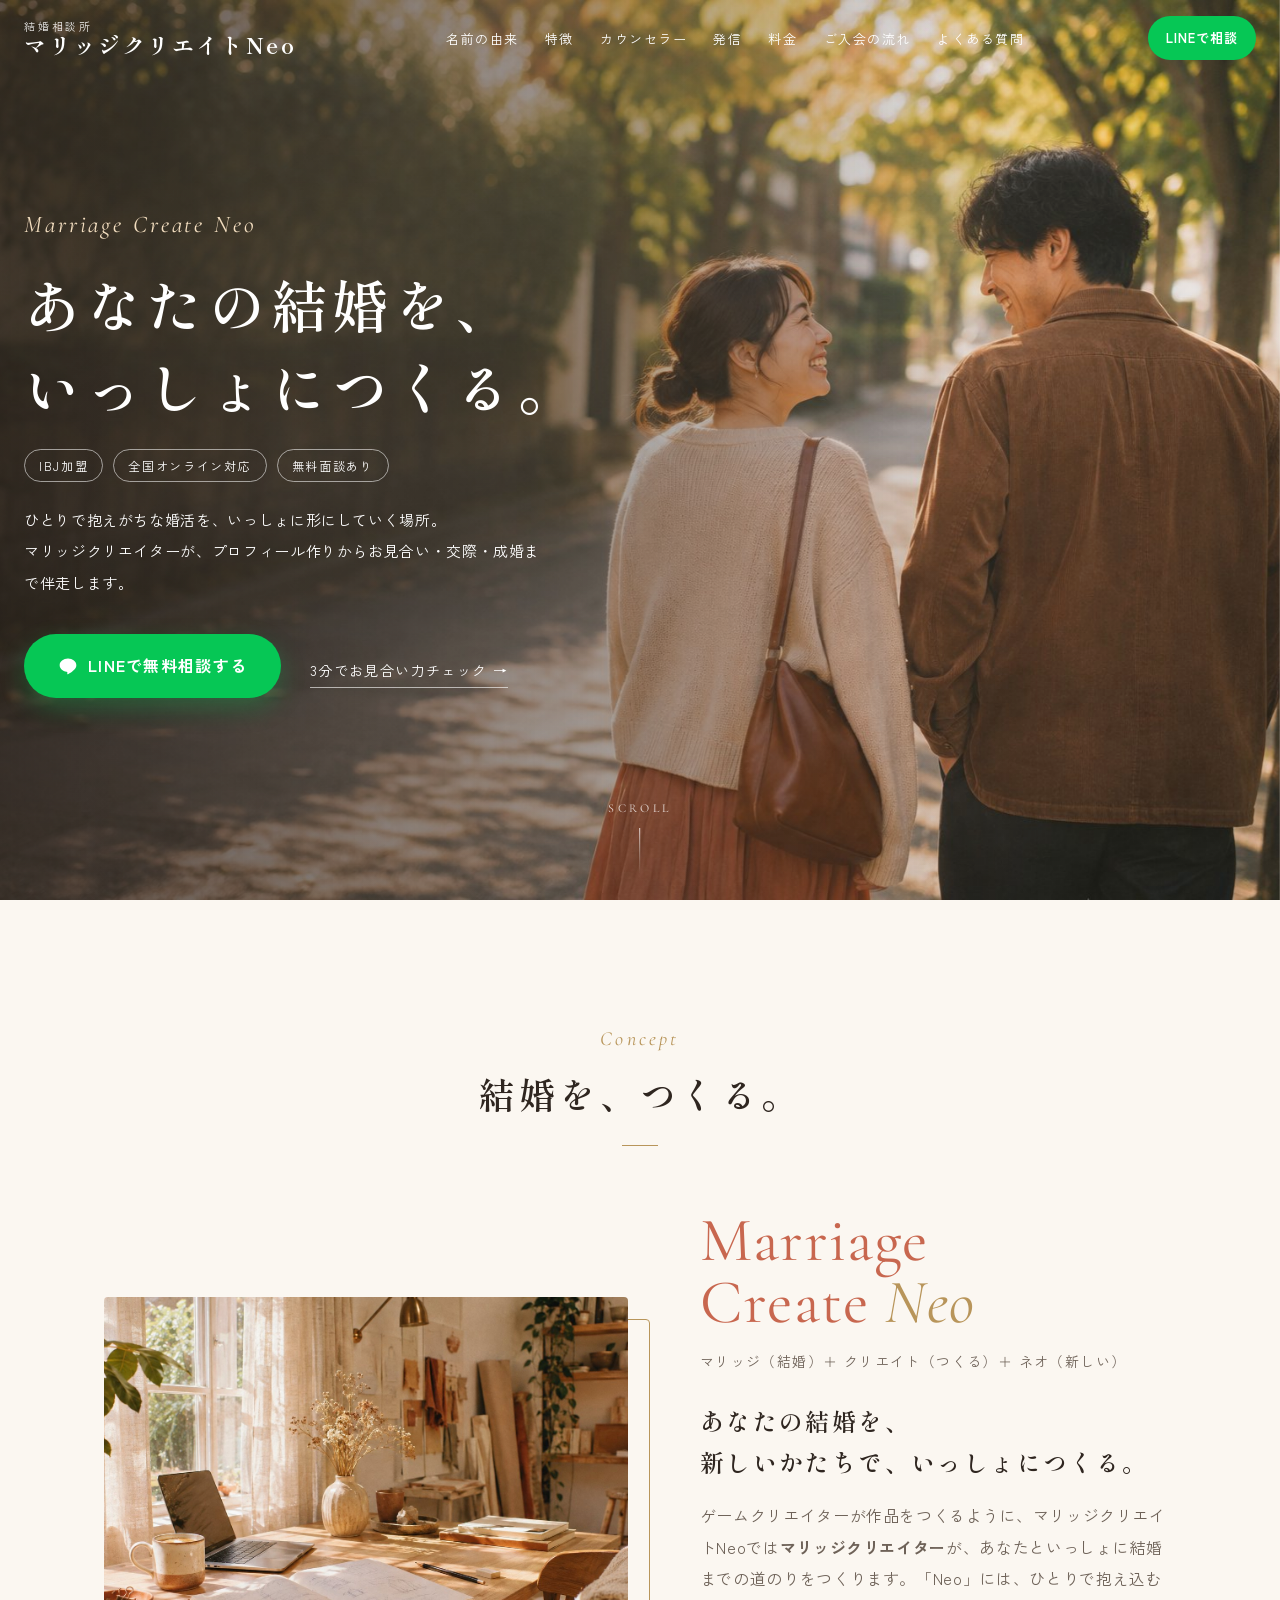
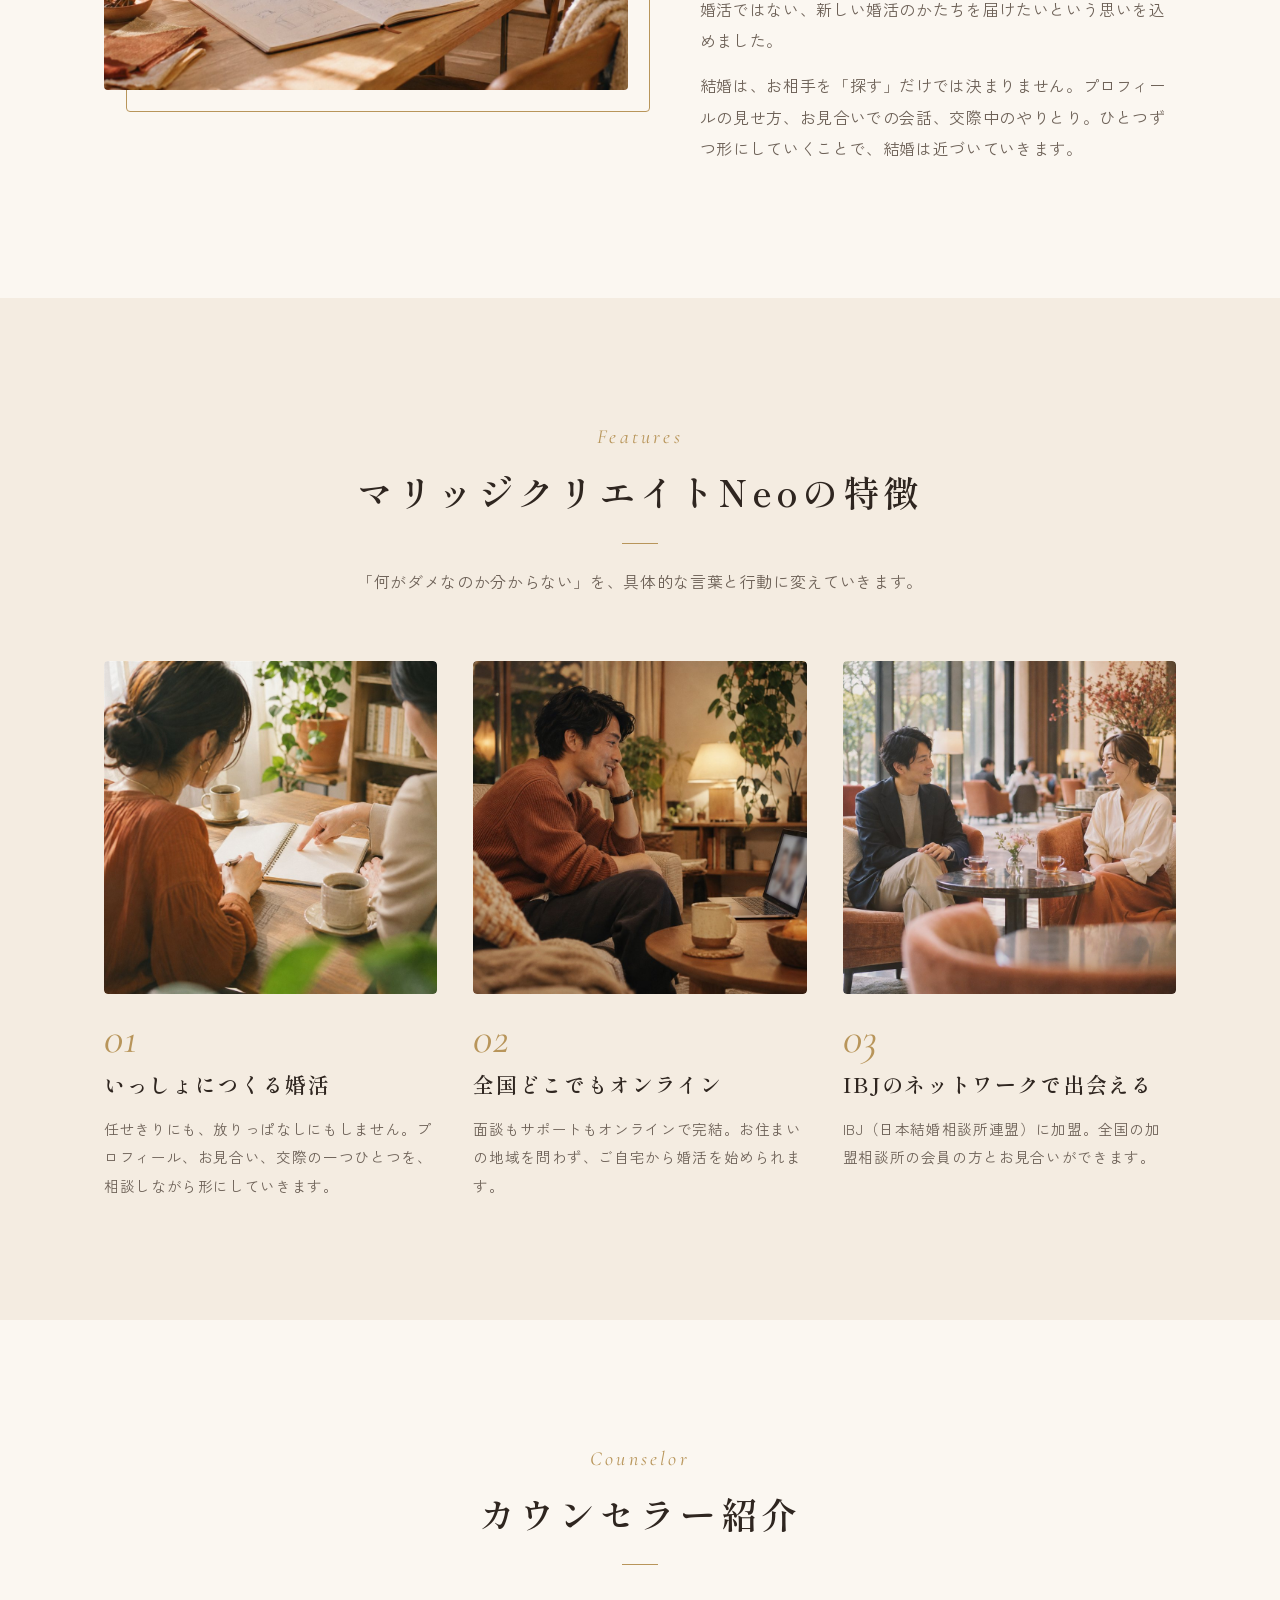
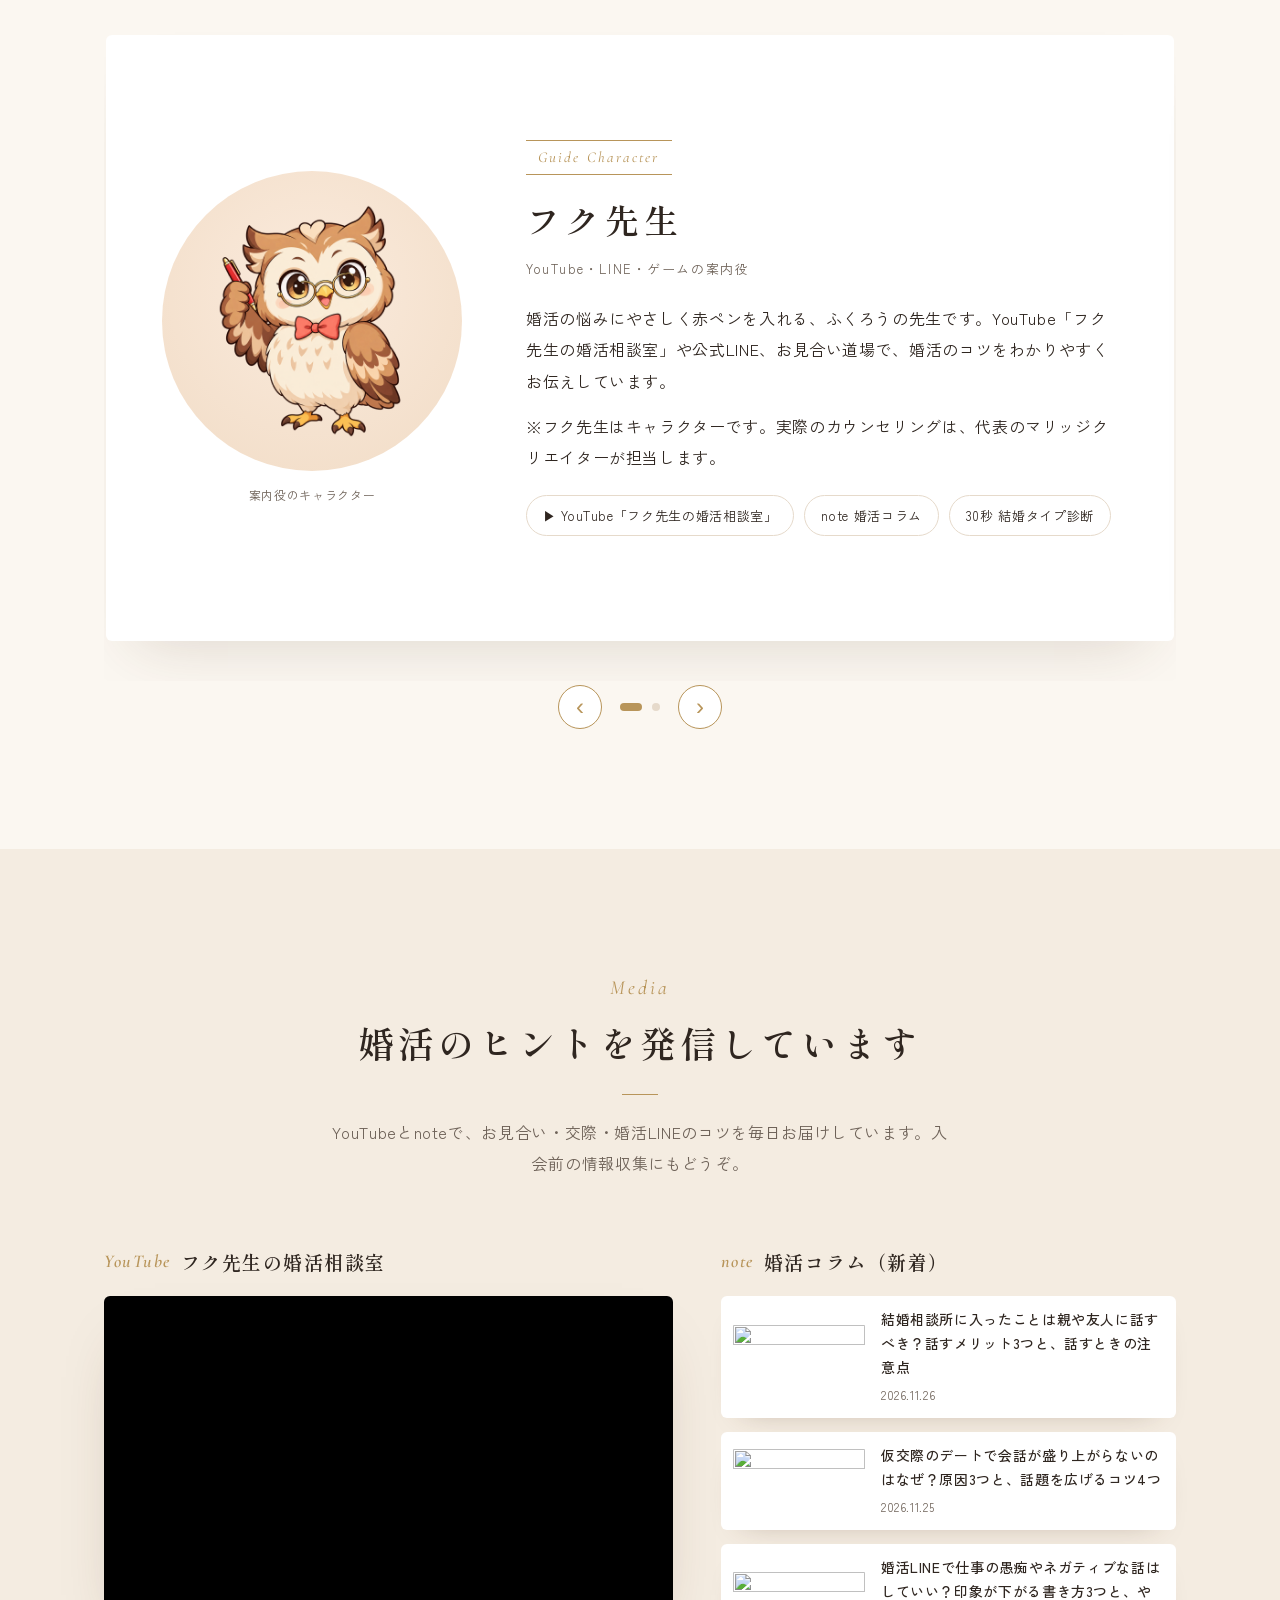
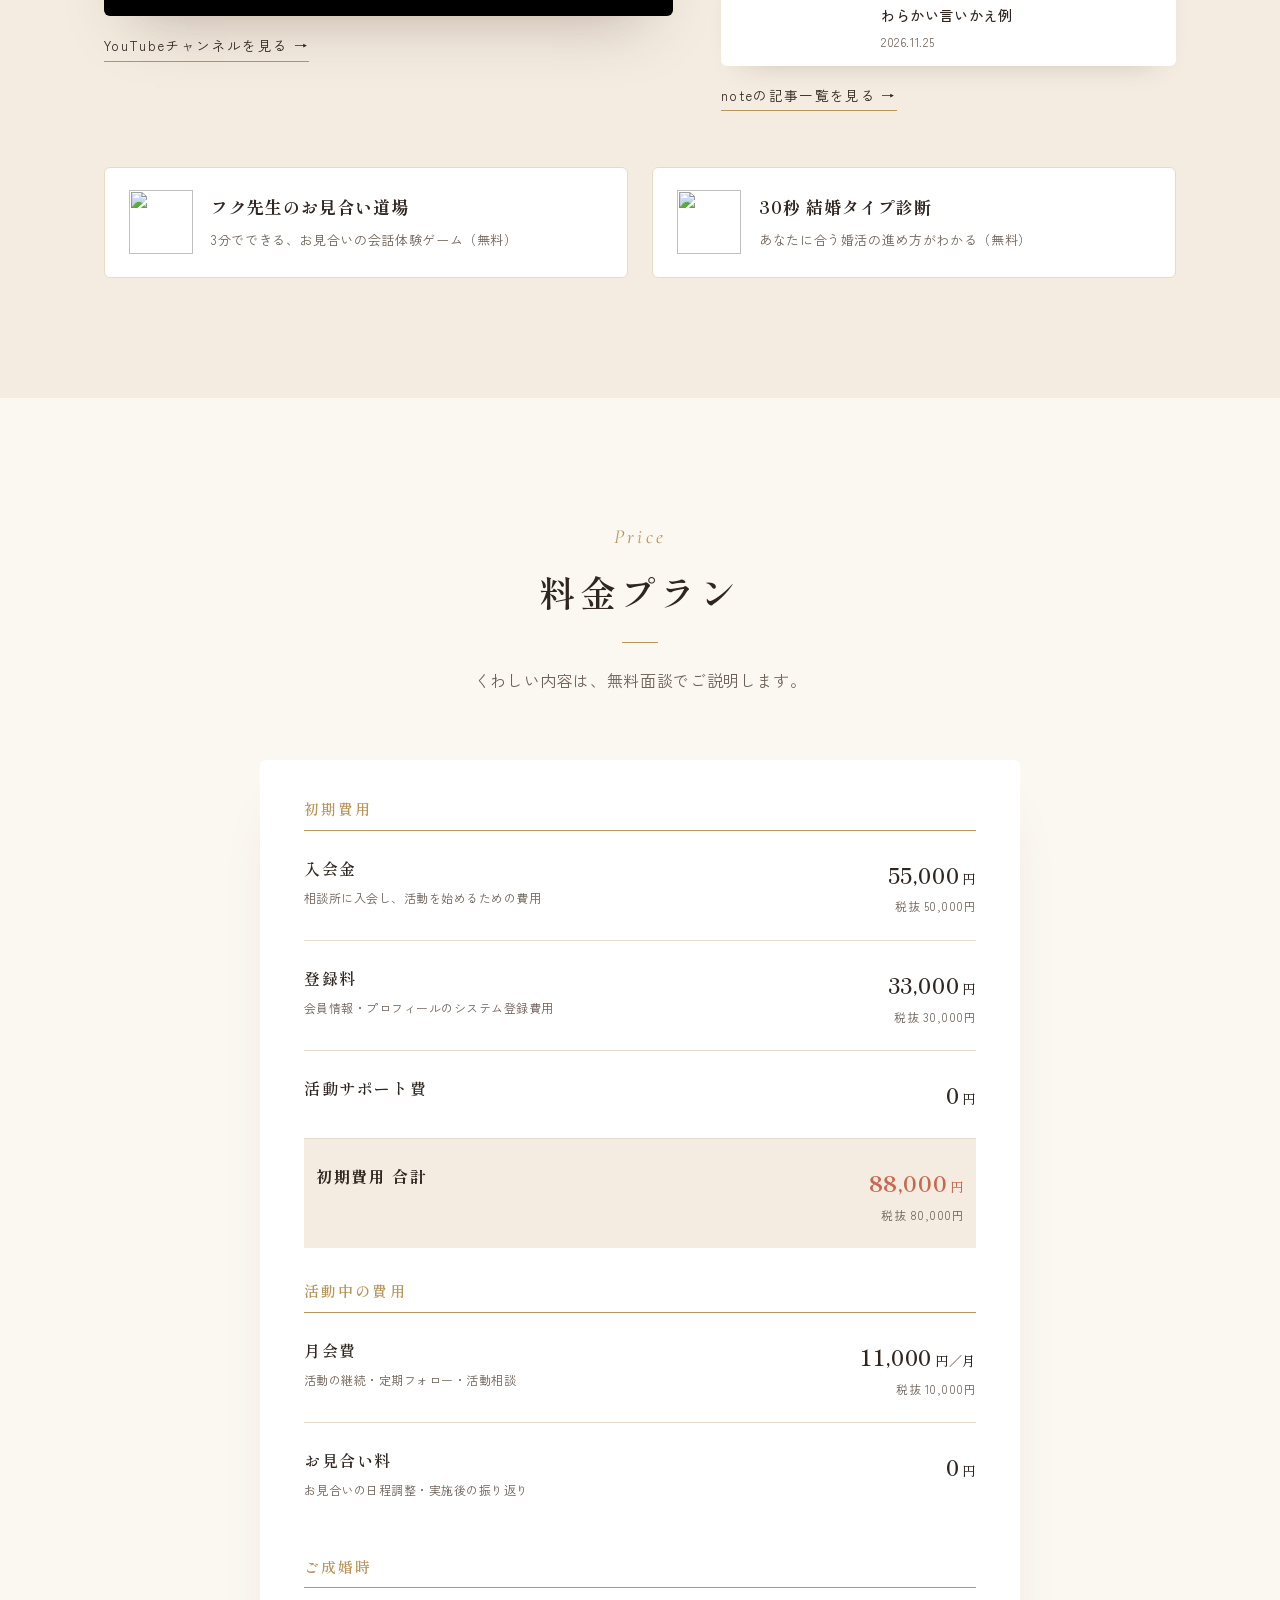
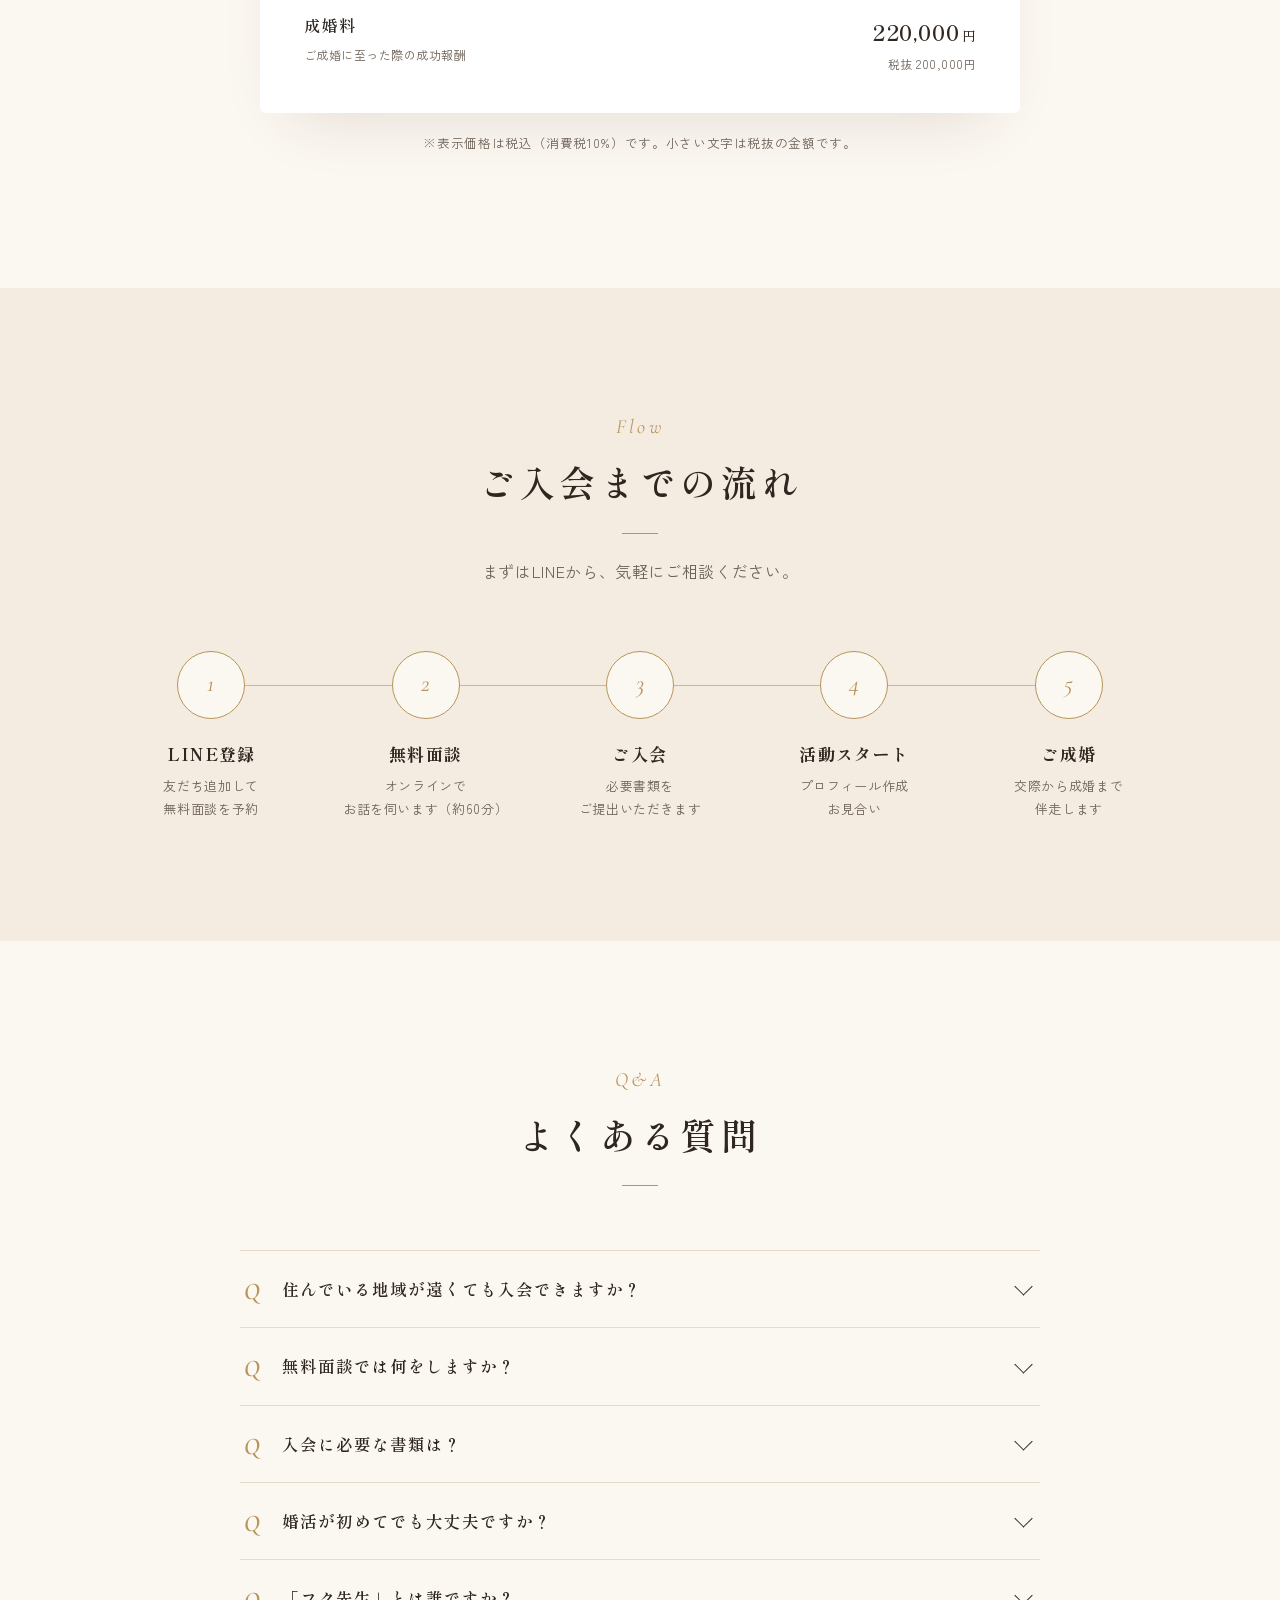
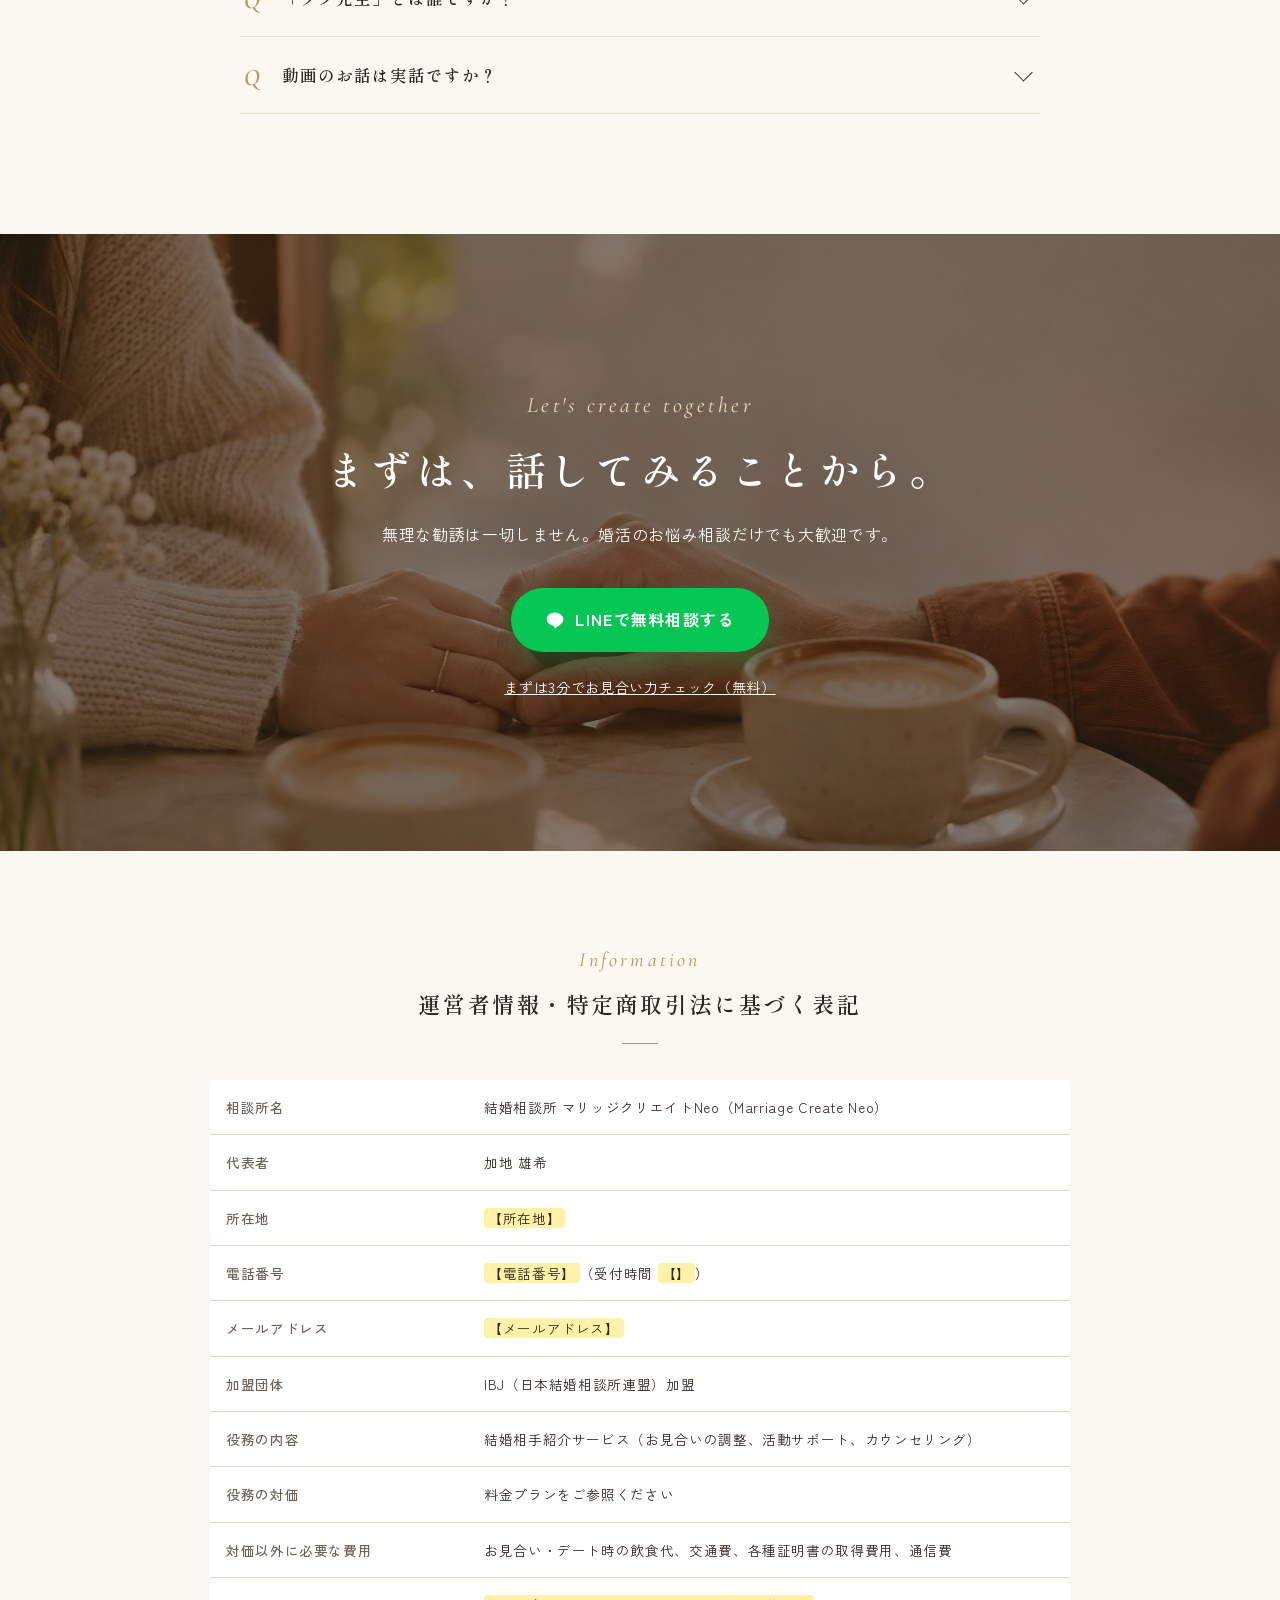
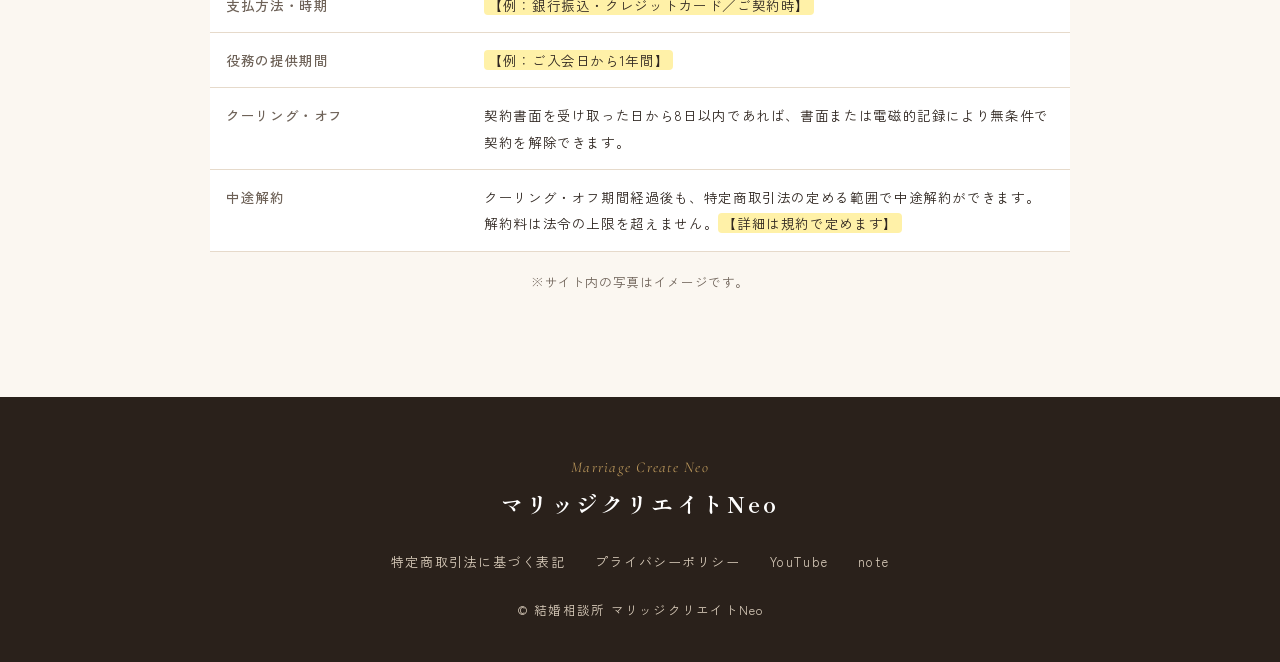
==== index.html @ fa7ead76 "Tax-inclusive prices, counselor name, Fuku first Co-Authored-By: Claude Opus 5.5 <noreply@anthropic." ====
<!doctype html>
<html lang="ja">
<head>
<meta charset="utf-8">
<meta name="viewport" content="width=device-width, initial-scale=1">
<title>結婚相談所 マリッジクリエイトNeo｜あなたの結婚を、いっしょにつくる（IBJ加盟・全国オンライン）</title>
<meta name="description" content="結婚相談所マリッジクリエイトNeoは、あなたの結婚をいっしょにつくるIBJ加盟の結婚相談所です。マリッジクリエイターが、プロフィール作りからお見合い・交際・成婚まで、全国オンラインで伴走します。">
<meta property="og:title" content="結婚相談所 マリッジクリエイトNeo">
<meta property="og:description" content="あなたの結婚を、いっしょにつくる。IBJ加盟・全国オンライン対応の結婚相談所です。">
<meta property="og:image" content="img/hero.jpg">
<link rel="preconnect" href="https://fonts.googleapis.com">
<link rel="preconnect" href="https://fonts.gstatic.com" crossorigin>
<link href="https://fonts.googleapis.com/css2?family=Cormorant+Garamond:ital,wght@0,500;0,600;1,500&family=Shippori+Mincho:wght@500;600;700&family=Zen+Kaku+Gothic+New:wght@400;500;700&display=swap" rel="stylesheet">
<style>
:root{
  --bg:#FBF7F1; --bg2:#F4ECE1; --card:#FFFFFF; --ink:#2F2620; --sub:#6E6258; --line:#E6DACB;
  --accent:#C8674F; --accent-d:#A9523D; --gold:#B8955A; --green:#06C755; --tbd:#FFF1A8;
  --serif:"Shippori Mincho","Yu Mincho",serif; --en:"Cormorant Garamond",serif;
}
*{box-sizing:border-box}
html{scroll-behavior:smooth}
body{margin:0;background:var(--bg);color:var(--ink);font-family:"Zen Kaku Gothic New","Hiragino Sans","Yu Gothic",sans-serif;line-height:1.95;font-weight:400;letter-spacing:.04em;-webkit-font-smoothing:antialiased}
img{max-width:100%;display:block}
a{color:inherit}
.wrap{max-width:1120px;margin:0 auto;padding:0 24px}
.tbd{background:var(--tbd);border-radius:4px;padding:0 4px}

/* ふわっと表示 */
.rv{opacity:0;transform:translateY(28px);transition:opacity 1s ease,transform 1s ease}
.rv.on{opacity:1;transform:none}
.rv.d1{transition-delay:.15s}.rv.d2{transition-delay:.3s}.rv.d3{transition-delay:.45s}

/* ヘッダー */
header{position:fixed;top:0;left:0;right:0;z-index:30;transition:background .4s,box-shadow .4s}
header.solid{background:rgba(251,247,241,.94);backdrop-filter:blur(10px);box-shadow:0 1px 0 var(--line)}
header .wrap{display:flex;align-items:center;justify-content:space-between;height:76px;gap:16px;max-width:1280px}
.logo{display:flex;flex-direction:column;text-decoration:none;line-height:1.1;color:#fff;transition:color .4s}
header.solid .logo{color:var(--ink)}
.logo small{font-size:11px;letter-spacing:.25em;opacity:.85}
.logo b{font-family:var(--serif);font-size:22px;font-weight:700;letter-spacing:.12em}
nav a{font-size:13px;text-decoration:none;margin-left:26px;color:#fff;letter-spacing:.12em;transition:color .3s}
header.solid nav a{color:var(--sub)}
nav a:hover{color:var(--gold)!important}
@media(max-width:900px){header nav{display:none}}
.logo b,.btn-line{white-space:nowrap}
@media(max-width:480px){.logo b{font-size:17px;letter-spacing:.04em}.btn-line.small{padding:8px 14px;font-size:12px}}

/* ボタン */
.btn-line{display:inline-flex;align-items:center;justify-content:center;gap:10px;background:var(--green);color:#fff;font-weight:700;text-decoration:none;border-radius:999px;padding:16px 34px;font-size:16px;letter-spacing:.08em;box-shadow:0 10px 24px rgba(6,199,85,.28);transition:transform .2s,box-shadow .2s}
.btn-line:hover{transform:translateY(-2px);box-shadow:0 14px 30px rgba(6,199,85,.35)}
.btn-line.small{padding:9px 18px;font-size:13px;box-shadow:none}
.btn-line svg{width:20px;height:20px}
.btn-ghost{display:inline-flex;align-items:center;gap:8px;color:#fff;text-decoration:none;font-size:14px;letter-spacing:.1em;border-bottom:1px solid rgba(255,255,255,.6);padding-bottom:3px;margin-left:24px}
.btn-ghost:hover{border-color:#fff}

/* ヒーロー */
.hero{position:relative;min-height:100vh;min-height:100svh;display:flex;align-items:center;overflow:hidden;color:#fff}
.hero .bg{position:absolute;inset:0;background:url(img/hero.jpg) 65% center/cover;transform:scale(1.08);animation:zoom 14s ease-out forwards}
@keyframes zoom{to{transform:scale(1)}}
.hero::after{content:"";position:absolute;inset:0;background:linear-gradient(90deg,rgba(35,26,20,.72) 0%,rgba(35,26,20,.42) 45%,rgba(35,26,20,.05) 80%)}
.hero .wrap{position:relative;z-index:2;width:100%;max-width:1280px}
.hero .en{font-family:var(--en);font-style:italic;font-size:clamp(18px,2vw,24px);letter-spacing:.12em;color:#F2DDBF}
.hero h1{font-family:var(--serif);font-weight:600;font-size:clamp(32px,4.4vw,58px);line-height:1.45;letter-spacing:.1em;margin:14px 0 22px}
.hero p{max-width:520px;font-size:15px;line-height:2.1;opacity:.92;margin:0 0 36px}
.hero .badges{display:flex;gap:10px;flex-wrap:wrap;margin-bottom:22px}
.hero .badges span{border:1px solid rgba(255,255,255,.55);border-radius:999px;padding:4px 14px;font-size:12px;letter-spacing:.14em}
.scroll{position:absolute;left:50%;bottom:26px;z-index:2;transform:translateX(-50%);font-family:var(--en);font-size:12px;letter-spacing:.3em;color:#fff;opacity:.8;text-align:center}
.scroll::after{content:"";display:block;width:1px;height:46px;margin:8px auto 0;background:linear-gradient(#fff,transparent);animation:line 2s infinite}
@keyframes line{0%{transform:scaleY(0);transform-origin:top}50%{transform:scaleY(1);transform-origin:top}51%{transform-origin:bottom}100%{transform:scaleY(0);transform-origin:bottom}}
@media(max-width:760px){.hero::after{background:linear-gradient(180deg,rgba(35,26,20,.25),rgba(35,26,20,.75))}.hero{align-items:flex-end;padding-bottom:110px}.scroll{display:none}.btn-ghost{margin:18px 0 0}}

/* セクション共通 */
section{padding:120px 0;position:relative}
.sec-head{text-align:center;margin-bottom:64px}
.sec-head .en{display:block;font-family:var(--en);font-style:italic;color:var(--gold);font-size:20px;letter-spacing:.16em}
.sec-head h2{font-family:var(--serif);font-weight:600;font-size:clamp(24px,3.4vw,36px);letter-spacing:.12em;margin:6px 0 0;line-height:1.6}
.sec-head h2::after{content:"";display:block;width:36px;height:1px;background:var(--gold);margin:22px auto 0}
.sec-head p{color:var(--sub);margin:22px auto 0;max-width:620px}
.bg2{background:var(--bg2)}

/* 名前の由来 */
.origin{display:grid;grid-template-columns:1.1fr 1fr;gap:72px;align-items:center}
.photo{position:relative;z-index:0}
.photo img{width:100%;aspect-ratio:4/3;object-fit:cover;border-radius:4px}
.photo::before{content:"";position:absolute;inset:22px -22px -22px 22px;border:1px solid var(--gold);border-radius:4px;z-index:-1}
.origin .word{font-family:var(--en);font-size:clamp(40px,5vw,62px);line-height:1;color:var(--accent);letter-spacing:.02em}
.origin .formula{font-size:14px;color:var(--sub);margin:14px 0 26px;letter-spacing:.1em}
.origin h3{font-family:var(--serif);font-size:24px;font-weight:600;margin:0 0 18px;letter-spacing:.1em;line-height:1.7}
.origin p{color:var(--sub);margin:0 0 14px}
@media(max-width:900px){.origin{grid-template-columns:1fr;gap:56px}}

/* 特徴 */
.features{display:grid;grid-template-columns:repeat(3,1fr);gap:36px}
.feature img{width:100%;aspect-ratio:1/1;object-fit:cover;border-radius:4px;transition:transform .8s}
.feature .ph{overflow:hidden;border-radius:4px}
.feature:hover img{transform:scale(1.04)}
.feature .no{font-family:var(--en);font-size:44px;color:var(--gold);line-height:1;margin:22px 0 4px;font-style:italic}
.feature h3{font-family:var(--serif);font-size:21px;font-weight:600;margin:0 0 10px;letter-spacing:.08em}
.feature p{margin:0;color:var(--sub);font-size:14.5px}
@media(max-width:900px){.features{grid-template-columns:1fr;gap:56px}}

/* カウンセラー */
.counselor{display:grid;grid-template-columns:300px 1fr;gap:64px;align-items:center;background:var(--card);padding:56px;border-radius:6px;box-shadow:0 30px 60px -30px rgba(80,50,30,.18)}
.counselor .owl{width:300px;height:300px;border-radius:50%;background:radial-gradient(circle at 50% 40%,#FBEBDD,#F1DCC6);display:flex;align-items:center;justify-content:center}
.counselor .owl img{width:78%}
.counselor .owl-cap{text-align:center;font-size:12px;color:var(--sub);margin-top:12px}
.title-badge{display:inline-block;font-family:var(--en);font-style:italic;font-size:15px;letter-spacing:.14em;color:var(--gold);border-top:1px solid var(--gold);border-bottom:1px solid var(--gold);padding:2px 12px}
.counselor h3{font-family:var(--serif);font-size:34px;font-weight:600;letter-spacing:.16em;margin:12px 0 2px}
.counselor .role{color:var(--sub);font-size:13px;margin:0 0 22px;letter-spacing:.12em}
.counselor p{margin:0 0 14px}
.links{display:flex;flex-wrap:wrap;gap:10px;margin-top:22px}
.links a{border:1px solid var(--line);border-radius:999px;padding:7px 16px;font-size:13px;text-decoration:none;transition:.3s}
.links a:hover{border-color:var(--accent);color:var(--accent)}
@media(max-width:900px){.counselor{grid-template-columns:1fr;padding:36px 24px;text-align:center}.counselor .owl{width:220px;height:220px;margin:0 auto}.links{justify-content:center}}

/* 発信（YouTube・note） */
.media{display:grid;grid-template-columns:1.25fr 1fr;gap:48px;align-items:start}
.media h3{font-family:var(--serif);font-size:19px;font-weight:600;letter-spacing:.08em;margin:0 0 16px;display:flex;align-items:center;gap:10px}
.media h3 .ic{font-family:var(--en);font-style:italic;color:var(--gold);font-size:18px}
.yt{position:relative;aspect-ratio:16/9;border-radius:6px;overflow:hidden;background:#000;box-shadow:0 30px 60px -30px rgba(80,50,30,.35)}
.yt iframe{position:absolute;inset:0;width:100%;height:100%;border:0}
.more{display:inline-block;margin-top:16px;font-size:13.5px;letter-spacing:.1em;text-decoration:none;border-bottom:1px solid var(--gold);padding-bottom:2px}
.more:hover{color:var(--accent)}
.notes{display:flex;flex-direction:column;gap:14px}
.ncard{display:grid;grid-template-columns:132px 1fr;gap:16px;align-items:center;background:var(--card);border-radius:6px;padding:12px;text-decoration:none;box-shadow:0 14px 30px -22px rgba(80,50,30,.35);transition:transform .3s}
.ncard:hover{transform:translateY(-3px)}
.ncard img{width:132px;aspect-ratio:1.91/1;object-fit:cover;border-radius:4px}
.ncard b{font-weight:500;font-size:14px;line-height:1.7;display:-webkit-box;-webkit-line-clamp:3;-webkit-box-orient:vertical;overflow:hidden}
.ncard small{display:block;color:var(--sub);font-size:11.5px;margin-top:4px}
.tools{display:grid;grid-template-columns:1fr 1fr;gap:24px;margin-top:56px}
.tool{display:flex;gap:18px;align-items:center;background:var(--card);border:1px solid var(--line);border-radius:6px;padding:22px 24px;text-decoration:none;transition:border-color .3s,transform .3s}
.tool:hover{border-color:var(--gold);transform:translateY(-3px)}
.tool img{width:64px;height:64px;flex:none}
.tool b{display:block;font-family:var(--serif);font-size:17px;letter-spacing:.06em}
.tool span{font-size:13px;color:var(--sub)}
@media(max-width:900px){.media{grid-template-columns:1fr;gap:56px}.tools{grid-template-columns:1fr}}


/* カウンセラー横スクロール */
.cs{position:relative}
.cs-track{display:flex;overflow-x:auto;scroll-snap-type:x mandatory;gap:28px;padding:6px 2px 40px;scrollbar-width:none;-webkit-overflow-scrolling:touch}
.cs-track::-webkit-scrollbar{display:none}
.cs-slide{flex:0 0 100%;scroll-snap-align:center}
.cs-nav{display:flex;align-items:center;justify-content:center;gap:18px;margin-top:4px}
.cs-btn{width:44px;height:44px;border-radius:50%;border:1px solid var(--gold);background:var(--card);color:var(--gold);font-size:24px;line-height:1;cursor:pointer;transition:.3s}
.cs-btn:hover{background:var(--gold);color:#fff}
.cs-dots{display:flex;gap:10px}
.cs-dots i{width:8px;height:8px;border-radius:50%;background:var(--line);transition:.3s}
.cs-dots i.on{background:var(--gold);width:22px;border-radius:4px}
.owl.person{background:radial-gradient(circle at 50% 40%,#EFE7DD,#DCD0C2);overflow:hidden;align-items:flex-end}
.owl.person .sil{width:76%;fill:#1E1A17;display:block}
.counselor h3 .roma{display:block;font-family:var(--en);font-style:italic;font-size:15px;letter-spacing:.2em;color:var(--sub);font-weight:500;margin-top:2px}
.cs-hint{font-size:13px;color:var(--gold)}
/* 料金（3区分） */
.price h4{font-family:var(--serif);font-weight:600;font-size:15px;letter-spacing:.14em;color:var(--gold);margin:28px 0 0;padding-bottom:6px;border-bottom:1px solid var(--gold)}
.price h4:first-child{margin-top:18px}
.price dt small{display:block;font-family:"Zen Kaku Gothic New",sans-serif;font-weight:400;font-size:12px;color:var(--sub);letter-spacing:.04em;margin-top:2px}
.price dd{font-family:var(--serif);font-size:22px;font-weight:600;white-space:nowrap}
.price dd span{font-size:13px;margin-left:3px;font-weight:500}
.price dd em{display:block;font-style:normal;font-family:"Zen Kaku Gothic New",sans-serif;font-size:11.5px;font-weight:400;color:var(--sub);letter-spacing:.04em}
.price .sum{background:var(--bg2);font-weight:700}
.price dt.sum{padding-left:12px}
.price dd.sum{padding-right:12px;color:var(--accent)}

/* 料金 */
.price{max-width:760px;margin:0 auto;background:var(--card);border-radius:6px;padding:16px 44px;box-shadow:0 30px 60px -30px rgba(80,50,30,.15)}
.price dl{display:grid;grid-template-columns:1fr auto;margin:0}
.price dt,.price dd{padding:22px 0;border-bottom:1px solid var(--line);margin:0}
.price dt{font-family:var(--serif);font-weight:600;letter-spacing:.1em}
.price dd{text-align:right}
.price dl>*:nth-last-child(-n+2){border-bottom:none}
.note{font-size:12.5px;color:var(--sub);text-align:center;margin-top:18px}

/* 流れ */
.flow{display:grid;grid-template-columns:repeat(5,1fr);gap:0;list-style:none;padding:0;margin:0;position:relative}
.flow::before{content:"";position:absolute;top:34px;left:10%;right:10%;height:1px;background:var(--gold);opacity:.6}
.flow li{text-align:center;padding:0 10px;position:relative}
.flow .dot{width:68px;height:68px;border-radius:50%;background:var(--bg);border:1px solid var(--gold);margin:0 auto 18px;display:flex;align-items:center;justify-content:center;font-family:var(--en);font-size:24px;color:var(--gold);font-style:italic;position:relative;z-index:1}
.flow b{display:block;font-family:var(--serif);font-size:17px;letter-spacing:.08em;margin-bottom:4px}
.flow span{font-size:13px;color:var(--sub);line-height:1.8;display:block}
@media(max-width:900px){.flow{grid-template-columns:1fr;gap:30px}.flow::before{display:none}}

/* FAQ */
.faq{max-width:800px;margin:0 auto}
details{border-bottom:1px solid var(--line);padding:22px 4px}
details:first-child{border-top:1px solid var(--line)}
summary{font-family:var(--serif);font-weight:600;font-size:16.5px;cursor:pointer;list-style:none;position:relative;padding:0 36px 0 38px;letter-spacing:.06em}
summary::-webkit-details-marker{display:none}
summary::before{content:"Q";position:absolute;left:0;top:-4px;font-family:var(--en);font-size:24px;color:var(--gold);font-style:italic}
summary::after{content:"";position:absolute;right:6px;top:50%;width:12px;height:12px;border-right:1px solid var(--ink);border-bottom:1px solid var(--ink);transform:translateY(-70%) rotate(45deg);transition:transform .3s}
details[open] summary::after{transform:translateY(-30%) rotate(-135deg)}
details p{margin:14px 0 0 38px;color:var(--sub);font-size:14.5px}

/* CTA */
.cta{position:relative;padding:150px 0;color:#fff;text-align:center;overflow:hidden}
.cta .bg{position:absolute;inset:0;background:url(img/cta.jpg) center/cover}
.cta::after{content:"";position:absolute;inset:0;background:rgba(40,28,20,.58)}
.cta .wrap{position:relative;z-index:1}
.cta .en{font-family:var(--en);font-style:italic;color:#F2DDBF;font-size:22px;letter-spacing:.16em}
.cta h2{font-family:var(--serif);font-weight:600;font-size:clamp(26px,3.8vw,40px);letter-spacing:.12em;margin:10px 0 18px;line-height:1.6}
.cta p{opacity:.9;margin:0 0 38px}
.cta .sub{display:block;margin-top:22px;font-size:14px}
.cta .sub a{color:#fff}
@media(max-width:900px){.cta .bg{background-attachment:scroll}}

/* 法定表記 */
.legal{font-size:13.5px;padding:90px 0}
.legal table{width:100%;max-width:860px;margin:0 auto;border-collapse:collapse;background:var(--card)}
.legal th,.legal td{border-bottom:1px solid var(--line);padding:14px 16px;text-align:left;vertical-align:top}
.legal th{width:30%;font-weight:500;color:var(--sub);white-space:nowrap}
@media(max-width:600px){.legal th{white-space:normal}}
footer{background:#2A211B;color:#D9CCBB;text-align:center;padding:56px 16px 40px;font-size:12.5px;letter-spacing:.1em}
footer .flogo b{display:block;font-family:var(--serif);font-size:22px;color:#fff;letter-spacing:.14em}
footer .flogo small{font-family:var(--en);font-style:italic;font-size:15px;color:var(--gold)}
footer nav{margin:24px 0}
footer nav a{color:#D9CCBB;margin:0 12px;text-decoration:none}

/* スマホ下部固定ボタン */
.sticky-cta{display:none}
@media(max-width:760px){
  .sticky-cta{display:block;position:fixed;left:0;right:0;bottom:0;padding:10px 16px calc(10px + env(safe-area-inset-bottom));background:rgba(251,247,241,.95);border-top:1px solid var(--line);z-index:40;transform:translateY(110%);transition:transform .4s}
  .sticky-cta.show{transform:none}
  .sticky-cta .btn-line{width:100%;padding:13px}
  section{padding:84px 0}
}
</style>
</head>
<body>

<header id="hd">
  <div class="wrap">
    <a class="logo" href="#top"><small>結婚相談所</small><b>マリッジクリエイトNeo</b></a>
    <nav>
      <a href="#origin">名前の由来</a><a href="#about">特徴</a><a href="#counselor">カウンセラー</a><a href="#media">発信</a><a href="#price">料金</a><a href="#flow">ご入会の流れ</a><a href="#faq">よくある質問</a>
    </nav>
    <a class="btn-line small" href="https://lin.ee/t0CD8nW" target="_blank" rel="noopener">LINEで相談</a>
  </div>
</header>

<main id="top">
  <!-- ヒーロー -->
  <div class="hero">
    <div class="bg"></div>
    <div class="wrap">
      <div class="en rv">Marriage Create Neo</div>
      <h1 class="rv d1">あなたの結婚を、<br>いっしょにつくる。</h1>
      <div class="badges rv d2"><span>IBJ加盟</span><span>全国オンライン対応</span><span>無料面談あり</span></div>
      <p class="rv d2">ひとりで抱えがちな婚活を、いっしょに形にしていく場所。<br>マリッジクリエイターが、プロフィール作りからお見合い・交際・成婚まで伴走します。</p>
      <div class="rv d3">
        <a class="btn-line" href="https://lin.ee/t0CD8nW" target="_blank" rel="noopener"><svg viewBox="0 0 24 24" fill="currentColor"><path d="M12 3C6.5 3 2 6.6 2 11c0 3.9 3.5 7.2 8.3 7.9.3.1.8.2.9.5.1.3.1.7 0 1l-.1.9c0 .3-.2 1 .9.5s5.9-3.5 8-6C21.5 14.2 22 12.7 22 11c0-4.4-4.5-8-10-8z"/></svg>LINEで無料相談する</a>
        <a class="btn-ghost" href="https://hudetaro.github.io/omiai-dojo/?from=hp" target="_blank" rel="noopener">3分でお見合い力チェック →</a>
      </div>
    </div>
    <div class="scroll">SCROLL</div>
  </div>

  <!-- 名前の由来 -->
  <section id="origin">
    <div class="wrap">
      <div class="sec-head rv"><span class="en">Concept</span><h2>結婚を、つくる。</h2></div>
      <div class="origin">
        <div class="photo rv"><img src="img/studio.jpg" alt="あたたかな光が差し込む机"></div>
        <div class="rv d1">
          <div class="word">Marriage<br>Create <em style="color:var(--gold)">Neo</em></div>
          <div class="formula">マリッジ（結婚）＋ クリエイト（つくる）＋ ネオ（新しい）</div>
          <h3>あなたの結婚を、<br>新しいかたちで、いっしょにつくる。</h3>
          <p>ゲームクリエイターが作品をつくるように、マリッジクリエイトNeoでは<b>マリッジクリエイター</b>が、あなたといっしょに結婚までの道のりをつくります。「Neo」には、ひとりで抱え込む婚活ではない、新しい婚活のかたちを届けたいという思いを込めました。</p>
          <p>結婚は、お相手を「探す」だけでは決まりません。プロフィールの見せ方、お見合いでの会話、交際中のやりとり。ひとつずつ形にしていくことで、結婚は近づいていきます。</p>
        </div>
      </div>
    </div>
  </section>

  <!-- 特徴 -->
  <section id="about" class="bg2">
    <div class="wrap">
      <div class="sec-head rv"><span class="en">Features</span><h2>マリッジクリエイトNeoの特徴</h2><p>「何がダメなのか分からない」を、具体的な言葉と行動に変えていきます。</p></div>
      <div class="features">
        <div class="feature rv"><div class="ph"><img src="img/together.jpg" alt="ノートを見ながら一緒に相談する様子"></div><div class="no">01</div><h3>いっしょにつくる婚活</h3><p>任せきりにも、放りっぱなしにもしません。プロフィール、お見合い、交際の一つひとつを、相談しながら形にしていきます。</p></div>
        <div class="feature rv d1"><div class="ph"><img src="img/online.jpg" alt="自宅からオンラインで相談する男性"></div><div class="no">02</div><h3>全国どこでもオンライン</h3><p>面談もサポートもオンラインで完結。お住まいの地域を問わず、ご自宅から婚活を始められます。</p></div>
        <div class="feature rv d2"><div class="ph"><img src="img/meet.jpg" alt="ホテルのラウンジでのお見合い"></div><div class="no">03</div><h3>IBJのネットワークで出会える</h3><p>IBJ（日本結婚相談所連盟）に加盟。全国の加盟相談所の会員の方とお見合いができます。</p></div>
      </div>
    </div>
  </section>

  <!-- カウンセラー -->
  <section id="counselor">
    <div class="wrap">
      <div class="sec-head rv"><span class="en">Counselor</span><h2>カウンセラー紹介</h2></div>
      <div class="cs rv">
        <div class="cs-track" id="csTrack">
          <div class="counselor cs-slide">
            <div>
              <div class="owl"><img src="img/fuku_talk.png" alt="案内役のフク先生"></div>
              <div class="owl-cap">案内役のキャラクター</div>
            </div>
            <div>
              <span class="title-badge">Guide Character</span>
              <h3>フク先生</h3>
              <p class="role">YouTube・LINE・ゲームの案内役</p>
              <p>婚活の悩みにやさしく赤ペンを入れる、ふくろうの先生です。YouTube「フク先生の婚活相談室」や公式LINE、お見合い道場で、婚活のコツをわかりやすくお伝えしています。</p>
              <p>※フク先生はキャラクターです。実際のカウンセリングは、代表のマリッジクリエイターが担当します。</p>
              <div class="links">
                <a href="https://www.youtube.com/channel/UClz9nCXALjZfVts4ga1Dc_Q" target="_blank" rel="noopener">▶ YouTube「フク先生の婚活相談室」</a>
                <a href="https://note.com/kekkon_fuku" target="_blank" rel="noopener">note 婚活コラム</a>
                <a href="https://hudetaro.github.io/fuku-shindan/" target="_blank" rel="noopener">30秒 結婚タイプ診断</a>
              </div>
            </div>
          </div>
          <div class="counselor cs-slide">
            <div>
              <div class="owl person"><svg class="sil" viewBox="0 0 200 200" aria-hidden="true"><circle cx="100" cy="74" r="38"/><path d="M28 196c4-52 34-80 72-80s68 28 72 80z"/></svg></div>
              <div class="owl-cap">カウンセラー本人</div>
            </div>
            <div>
              <span class="title-badge">Marriage Creator</span>
              <h3>加地 雄希<small class="roma">YUKI KAJI</small></h3>
              <p class="role">マリッジクリエイター／結婚相談所マリッジクリエイトNeo 代表</p>
              <p>ふだんはゲーム制作やYouTubeなど、ものづくりの仕事をしています。「つくる」ことが好きな自分だからこそ、婚活も、あなたといっしょにつくっていきたいと考えています。</p>
              <p><span class="tbd">【ここにご本人の婚活経験・この仕事を始めた理由などを入れます】</span></p>
              <p>うまくいかない婚活には、必ず理由があります。責めるのではなく、「どうすれば伝わるか」をいっしょに考える。それがマリッジクリエイトNeoのスタイルです。</p>
              <p class="cs-hint">実際の面談・サポートは、このカウンセラーが担当します。</p>
            </div>
          </div>
        </div>
        <div class="cs-nav">
          <button type="button" class="cs-btn" data-d="-1" aria-label="前へ">‹</button>
          <span class="cs-dots" id="csDots"><i class="on"></i><i></i></span>
          <button type="button" class="cs-btn" data-d="1" aria-label="次へ">›</button>
        </div>
      </div>
    </div>
  </section>

  <!-- 発信（YouTube・note） -->
  <section id="media" class="bg2">
    <div class="wrap">
      <div class="sec-head rv"><span class="en">Media</span><h2>婚活のヒントを発信しています</h2><p>YouTubeとnoteで、お見合い・交際・婚活LINEのコツを毎日お届けしています。入会前の情報収集にもどうぞ。</p></div>
      <div class="media">
        <div class="rv">
          <h3><span class="ic">YouTube</span>フク先生の婚活相談室</h3>
          <div class="yt"><iframe src="https://www.youtube.com/embed/videoseries?list=UUlz9nCXALjZfVts4ga1Dc_Q" title="フク先生の婚活相談室 最新の動画" loading="lazy" allow="accelerometer; autoplay; clipboard-write; encrypted-media; gyroscope; picture-in-picture" allowfullscreen></iframe></div>
          <a class="more" href="https://www.youtube.com/channel/UClz9nCXALjZfVts4ga1Dc_Q" target="_blank" rel="noopener">YouTubeチャンネルを見る →</a>
        </div>
        <div class="rv d1">
          <h3><span class="ic">note</span>婚活コラム（新着）</h3>
          <div class="notes">
            <a class="ncard" href="https://note.com/kekkon_fuku/n/n30c4bc3fb62e" target="_blank" rel="noopener"><img src="https://assets.st-note.com/production/uploads/images/335449647/rectangle_large_type_2_22cd4d6edeadff3ef0fb60fed53a0ace.png?width=400" alt=""><div><b>結婚相談所に入ったことは親や友人に話すべき？話すメリット3つと、話すときの注意点</b><small>2026.11.26</small></div></a>
            <a class="ncard" href="https://note.com/kekkon_fuku/n/n3ae7968601af" target="_blank" rel="noopener"><img src="https://assets.st-note.com/production/uploads/images/335449445/rectangle_large_type_2_e1a8f89693b2e25351fbfacbb763a24d.png?width=400" alt=""><div><b>仮交際のデートで会話が盛り上がらないのはなぜ？原因3つと、話題を広げるコツ4つ</b><small>2026.11.25</small></div></a>
            <a class="ncard" href="https://note.com/kekkon_fuku/n/naecdef6d37e3" target="_blank" rel="noopener"><img src="https://assets.st-note.com/production/uploads/images/335449199/rectangle_large_type_2_42712dcc2999ddefc40a138d469ff52c.png?width=400" alt=""><div><b>婚活LINEで仕事の愚痴やネガティブな話はしていい？印象が下がる書き方3つと、やわらかい言いかえ例</b><small>2026.11.25</small></div></a>
          </div>
          <a class="more" href="https://note.com/kekkon_fuku" target="_blank" rel="noopener">noteの記事一覧を見る →</a>
        </div>
      </div>
      <div class="tools">
        <a class="tool rv" href="https://hudetaro.github.io/omiai-dojo/?from=hp" target="_blank" rel="noopener"><img src="img/fuku_happy.png" alt=""><div><b>フク先生のお見合い道場</b><span>3分でできる、お見合いの会話体験ゲーム（無料）</span></div></a>
        <a class="tool rv d1" href="https://hudetaro.github.io/fuku-shindan/" target="_blank" rel="noopener"><img src="img/fuku_normal.png" alt=""><div><b>30秒 結婚タイプ診断</b><span>あなたに合う婚活の進め方がわかる（無料）</span></div></a>
      </div>
    </div>
  </section>

  <!-- 料金 -->
  <section id="price">
    <div class="wrap">
      <div class="sec-head rv"><span class="en">Price</span><h2>料金プラン</h2><p>くわしい内容は、無料面談でご説明します。</p></div>
      <div class="price rv">
        <h4>初期費用</h4>
        <dl>
          <dt>入会金<small>相談所に入会し、活動を始めるための費用</small></dt><dd>55,000<span>円</span><em>税抜 50,000円</em></dd>
          <dt>登録料<small>会員情報・プロフィールのシステム登録費用</small></dt><dd>33,000<span>円</span><em>税抜 30,000円</em></dd>
          <dt>活動サポート費</dt><dd>0<span>円</span></dd>
          <dt class="sum">初期費用 合計</dt><dd class="sum">88,000<span>円</span><em>税抜 80,000円</em></dd>
        </dl>
        <h4>活動中の費用</h4>
        <dl>
          <dt>月会費<small>活動の継続・定期フォロー・活動相談</small></dt><dd>11,000<span>円／月</span><em>税抜 10,000円</em></dd>
          <dt>お見合い料<small>お見合いの日程調整・実施後の振り返り</small></dt><dd>0<span>円</span></dd>
        </dl>
        <h4>ご成婚時</h4>
        <dl>
          <dt>成婚料<small>ご成婚に至った際の成功報酬</small></dt><dd>220,000<span>円</span><em>税抜 200,000円</em></dd>
        </dl>
      </div>
      <p class="note">※表示価格は税込（消費税10%）です。小さい文字は税抜の金額です。</p>
    </div>
  </section>

  <!-- 流れ -->
  <section id="flow" class="bg2">
    <div class="wrap">
      <div class="sec-head rv"><span class="en">Flow</span><h2>ご入会までの流れ</h2><p>まずはLINEから、気軽にご相談ください。</p></div>
      <ol class="flow rv">
        <li><div class="dot">1</div><b>LINE登録</b><span>友だち追加して<br>無料面談を予約</span></li>
        <li><div class="dot">2</div><b>無料面談</b><span>オンラインで<br>お話を伺います（約60分）</span></li>
        <li><div class="dot">3</div><b>ご入会</b><span>必要書類を<br>ご提出いただきます</span></li>
        <li><div class="dot">4</div><b>活動スタート</b><span>プロフィール作成<br>お見合い</span></li>
        <li><div class="dot">5</div><b>ご成婚</b><span>交際から成婚まで<br>伴走します</span></li>
      </ol>
    </div>
  </section>

  <!-- FAQ -->
  <section id="faq">
    <div class="wrap">
      <div class="sec-head rv"><span class="en">Q&amp;A</span><h2>よくある質問</h2></div>
      <div class="faq rv">
        <details><summary>住んでいる地域が遠くても入会できますか？</summary><p>はい。面談・サポートはすべてオンラインで行うため、全国どこからでもご入会いただけます。お見合いは、お相手とご都合のよい場所で行います。</p></details>
        <details><summary>無料面談では何をしますか？</summary><p>これまでの婚活のお話や、ご希望のお相手像を伺い、活動の進め方と料金をご説明します。その場で入会を決める必要はありません。</p></details>
        <details><summary>入会に必要な書類は？</summary><p>IBJの規定にもとづき、本人確認書類・独身証明書・収入証明書（男性は必須）・最終学歴の証明書などが必要です。詳しくは面談でご案内します。</p></details>
        <details><summary>婚活が初めてでも大丈夫ですか？</summary><p>もちろんです。プロフィール写真の準備から、お見合いでの会話、交際中のやりとりまで、一つずつサポートします。</p></details>
        <details><summary>「フク先生」とは誰ですか？</summary><p>YouTubeやLINEで案内役をしている、ふくろうのキャラクターです。実際のカウンセリングは、代表のマリッジクリエイターが担当します。</p></details>
        <details><summary>動画のお話は実話ですか？</summary><p>YouTubeなどの相談者・事例は、よくある婚活の悩みをもとにした創作です。実在の会員様の事例ではありません。</p></details>
      </div>
    </div>
  </section>

  <!-- CTA -->
  <div class="cta">
    <div class="bg"></div>
    <div class="wrap">
      <div class="en rv">Let's create together</div>
      <h2 class="rv d1">まずは、話してみることから。</h2>
      <p class="rv d1">無理な勧誘は一切しません。婚活のお悩み相談だけでも大歓迎です。</p>
      <div class="rv d2">
        <a class="btn-line" href="https://lin.ee/t0CD8nW" target="_blank" rel="noopener"><svg viewBox="0 0 24 24" fill="currentColor"><path d="M12 3C6.5 3 2 6.6 2 11c0 3.9 3.5 7.2 8.3 7.9.3.1.8.2.9.5.1.3.1.7 0 1l-.1.9c0 .3-.2 1 .9.5s5.9-3.5 8-6C21.5 14.2 22 12.7 22 11c0-4.4-4.5-8-10-8z"/></svg>LINEで無料相談する</a>
        <span class="sub"><a href="https://hudetaro.github.io/omiai-dojo/?from=hp" target="_blank" rel="noopener">まずは3分でお見合い力チェック（無料）</a></span>
      </div>
    </div>
  </div>

  <!-- 運営情報・法定表記 -->
  <section id="legal" class="legal">
    <div class="wrap">
      <div class="sec-head" style="margin-bottom:36px"><span class="en">Information</span><h2 style="font-size:22px">運営者情報・特定商取引法に基づく表記</h2></div>
      <table>
        <tr><th>相談所名</th><td>結婚相談所 マリッジクリエイトNeo（Marriage Create Neo）</td></tr>
        <tr><th>代表者</th><td>加地 雄希</td></tr>
        <tr><th>所在地</th><td><span class="tbd">【所在地】</span></td></tr>
        <tr><th>電話番号</th><td><span class="tbd">【電話番号】</span>（受付時間 <span class="tbd">【】</span>）</td></tr>
        <tr><th>メールアドレス</th><td><span class="tbd">【メールアドレス】</span></td></tr>
        <tr><th>加盟団体</th><td>IBJ（日本結婚相談所連盟）加盟</td></tr>
        <tr><th>役務の内容</th><td>結婚相手紹介サービス（お見合いの調整、活動サポート、カウンセリング）</td></tr>
        <tr><th>役務の対価</th><td>料金プランをご参照ください</td></tr>
        <tr><th>対価以外に必要な費用</th><td>お見合い・デート時の飲食代、交通費、各種証明書の取得費用、通信費</td></tr>
        <tr><th>支払方法・時期</th><td><span class="tbd">【例：銀行振込・クレジットカード／ご契約時】</span></td></tr>
        <tr><th>役務の提供期間</th><td><span class="tbd">【例：ご入会日から1年間】</span></td></tr>
        <tr><th>クーリング・オフ</th><td>契約書面を受け取った日から8日以内であれば、書面または電磁的記録により無条件で契約を解除できます。</td></tr>
        <tr><th>中途解約</th><td>クーリング・オフ期間経過後も、特定商取引法の定める範囲で中途解約ができます。解約料は法令の上限を超えません。<span class="tbd">【詳細は規約で定めます】</span></td></tr>
      </table>
      <p class="note">※サイト内の写真はイメージです。</p>
    </div>
  </section>
</main>

<footer>
  <div class="flogo"><small>Marriage Create Neo</small><b>マリッジクリエイトNeo</b></div>
  <nav>
    <a href="#legal">特定商取引法に基づく表記</a>
    <a href="#">プライバシーポリシー</a>
    <a href="https://www.youtube.com/channel/UClz9nCXALjZfVts4ga1Dc_Q" target="_blank" rel="noopener">YouTube</a>
    <a href="https://note.com/kekkon_fuku" target="_blank" rel="noopener">note</a>
  </nav>
  <p style="margin:0">© 結婚相談所 マリッジクリエイトNeo</p>
</footer>

<div class="sticky-cta" id="stk"><a class="btn-line" href="https://lin.ee/t0CD8nW" target="_blank" rel="noopener">LINEで無料相談する</a></div>

<script>
const hd=document.getElementById('hd'),stk=document.getElementById('stk');
const onScroll=()=>{const y=scrollY;hd.classList.toggle('solid',y>60);stk.classList.toggle('show',y>innerHeight*.6)};
addEventListener('scroll',onScroll,{passive:true});onScroll();
const io=new IntersectionObserver(es=>es.forEach(e=>{if(e.isIntersecting){e.target.classList.add('on');io.unobserve(e.target)}}),{threshold:.15});
document.querySelectorAll('.rv').forEach(el=>io.observe(el));

const csT=document.getElementById('csTrack'),csD=[...document.querySelectorAll('#csDots i')];
if(csT){const sl=[...csT.children];const cur=()=>{let b=0,m=1e9;sl.forEach((e,j)=>{const d=Math.abs(e.offsetLeft-csT.offsetLeft-csT.scrollLeft);if(d<m){m=d;b=j}});return b};
const go=d=>{const i=Math.max(0,Math.min(sl.length-1,cur()+d));csT.scrollTo({left:sl[i].offsetLeft-sl[0].offsetLeft,behavior:'smooth'})};
document.querySelectorAll('.cs-btn').forEach(b=>b.onclick=()=>go(+b.dataset.d));
csT.addEventListener('scroll',()=>{const i=cur();csD.forEach((e,j)=>e.classList.toggle('on',i===j))},{passive:true});}
</script>
</body>
</html>
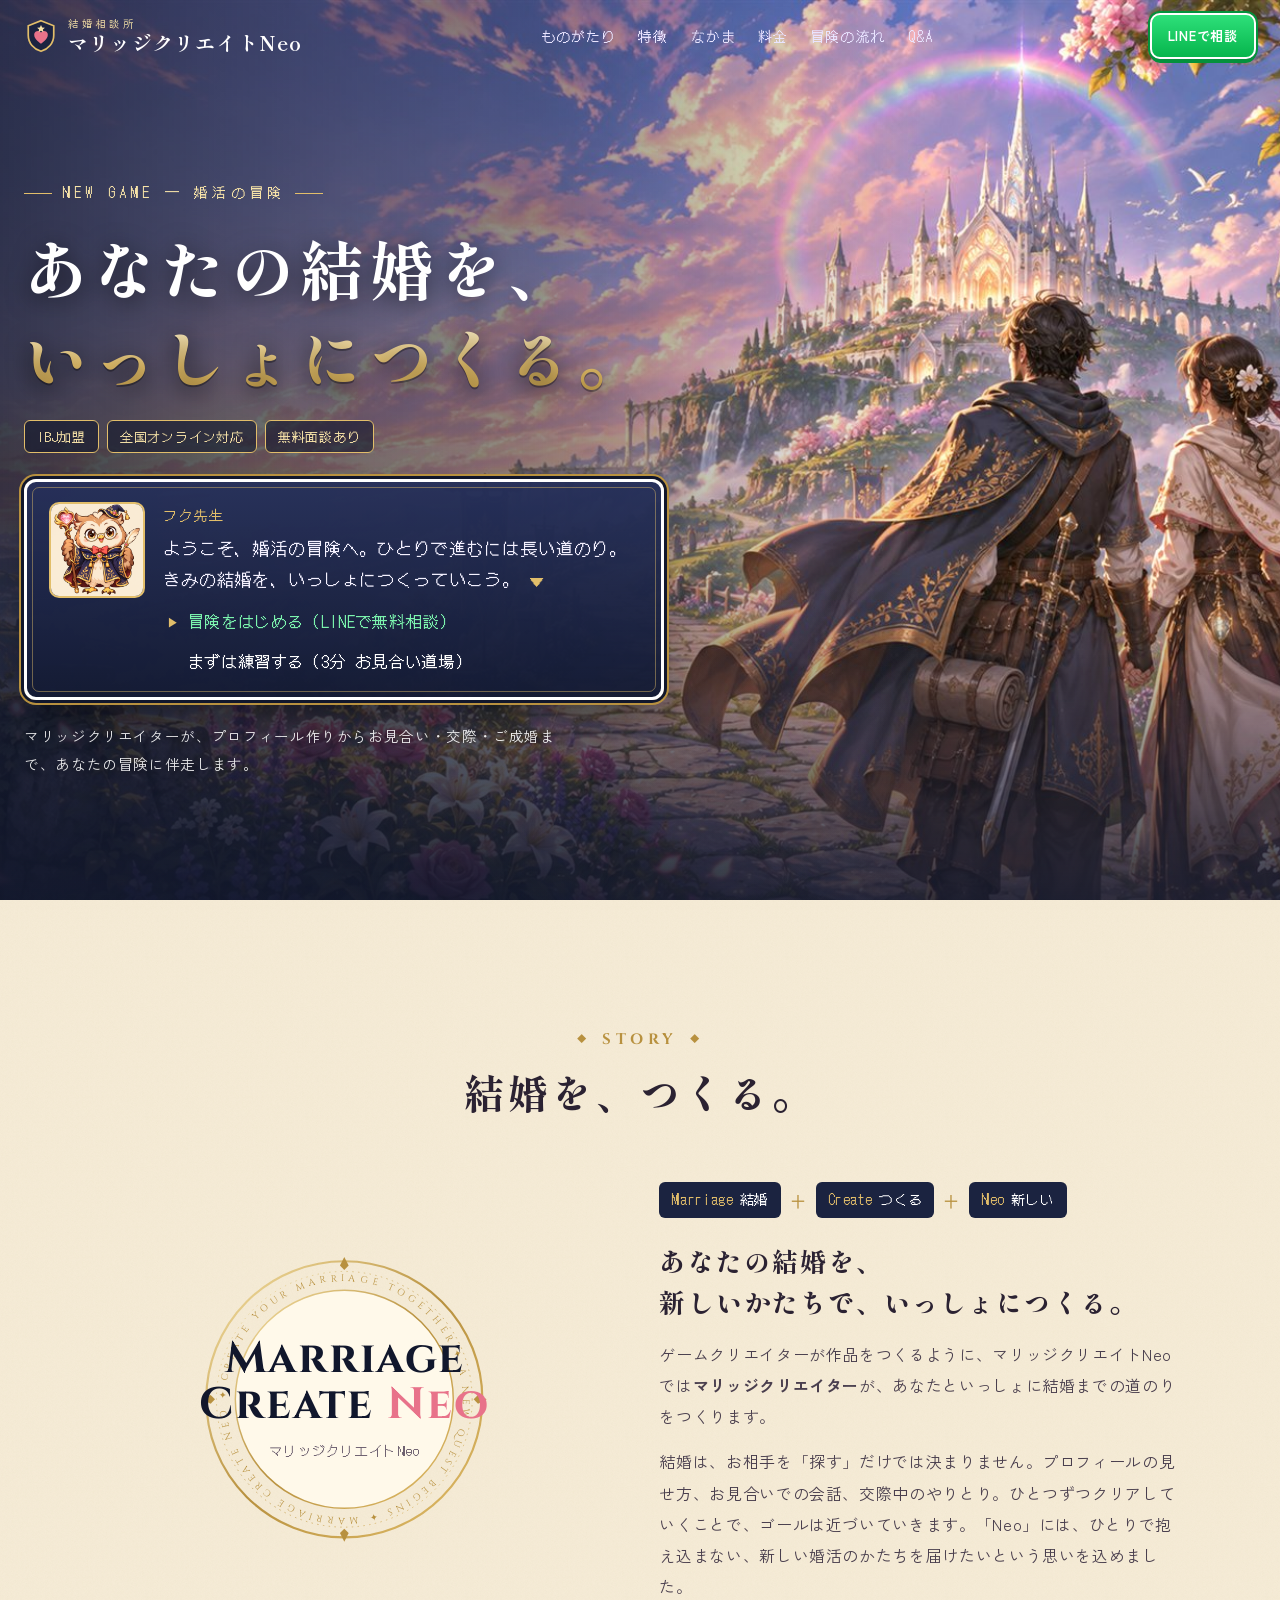
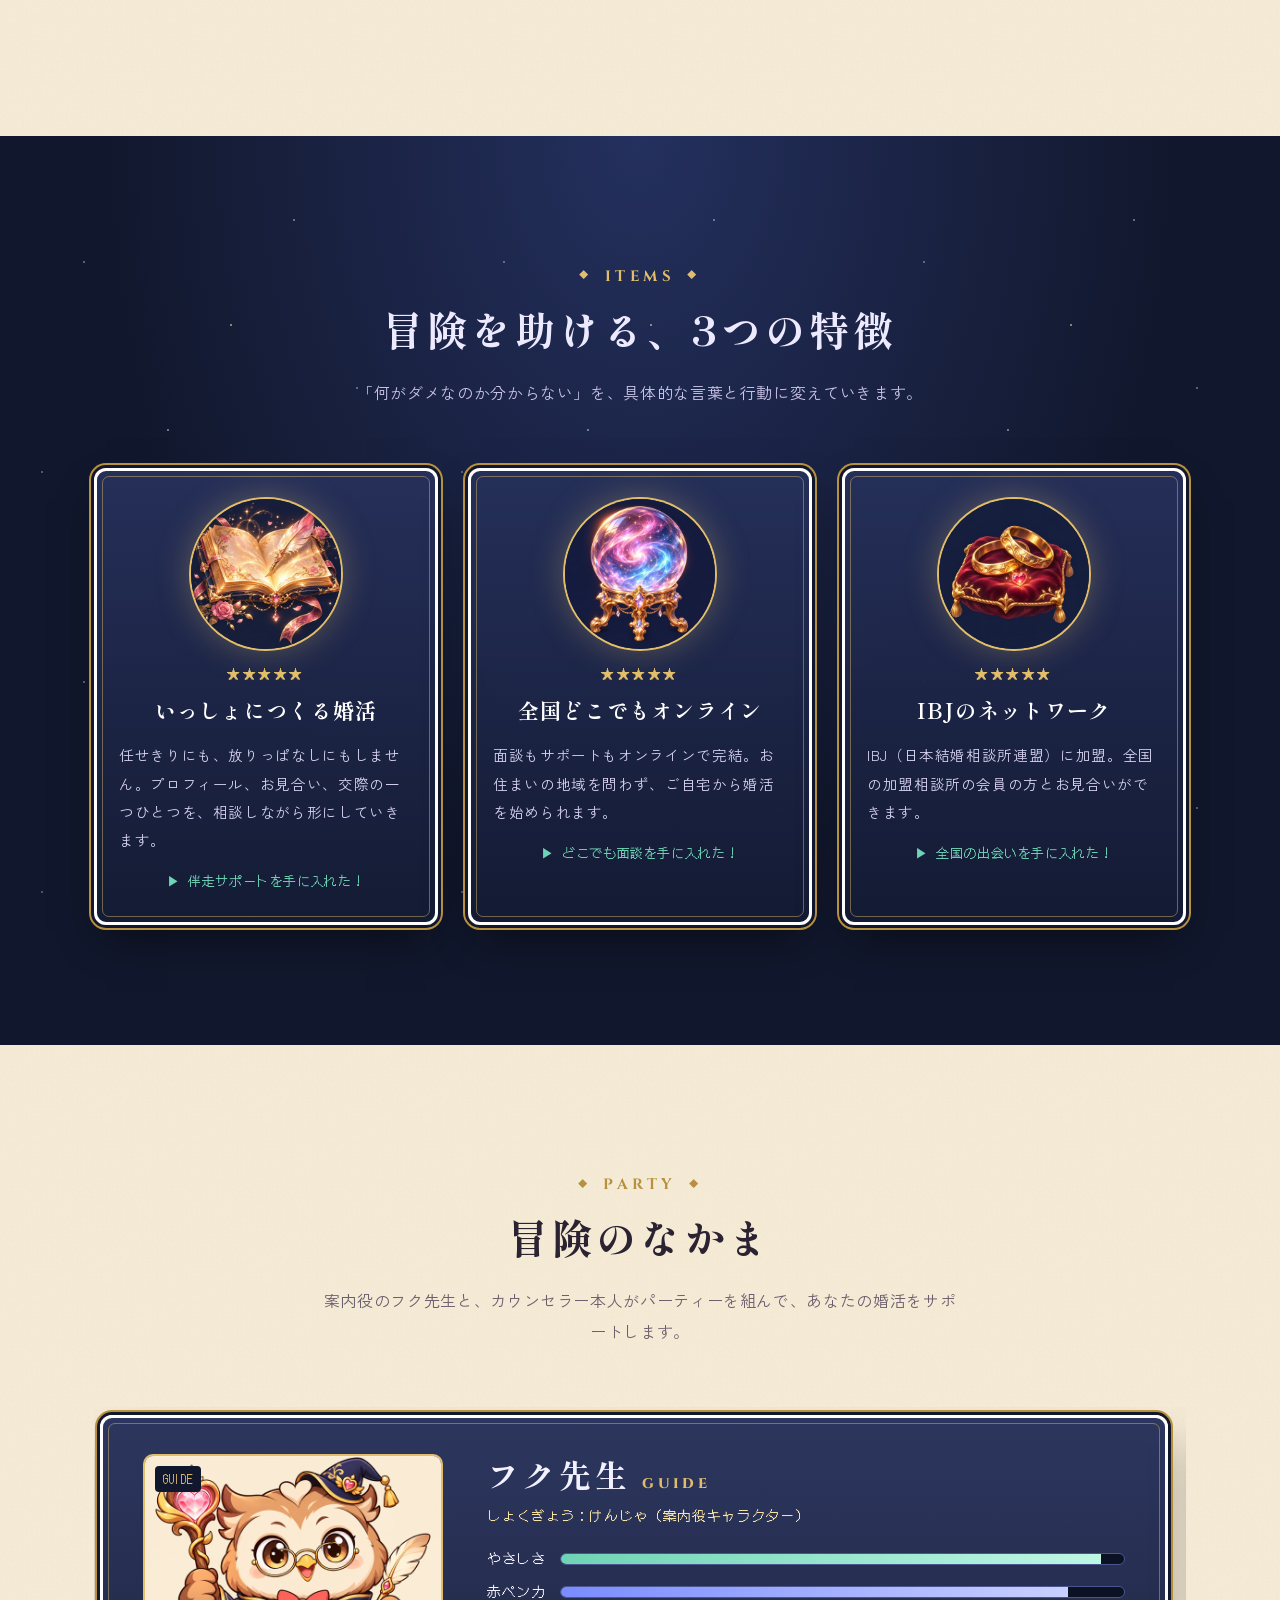
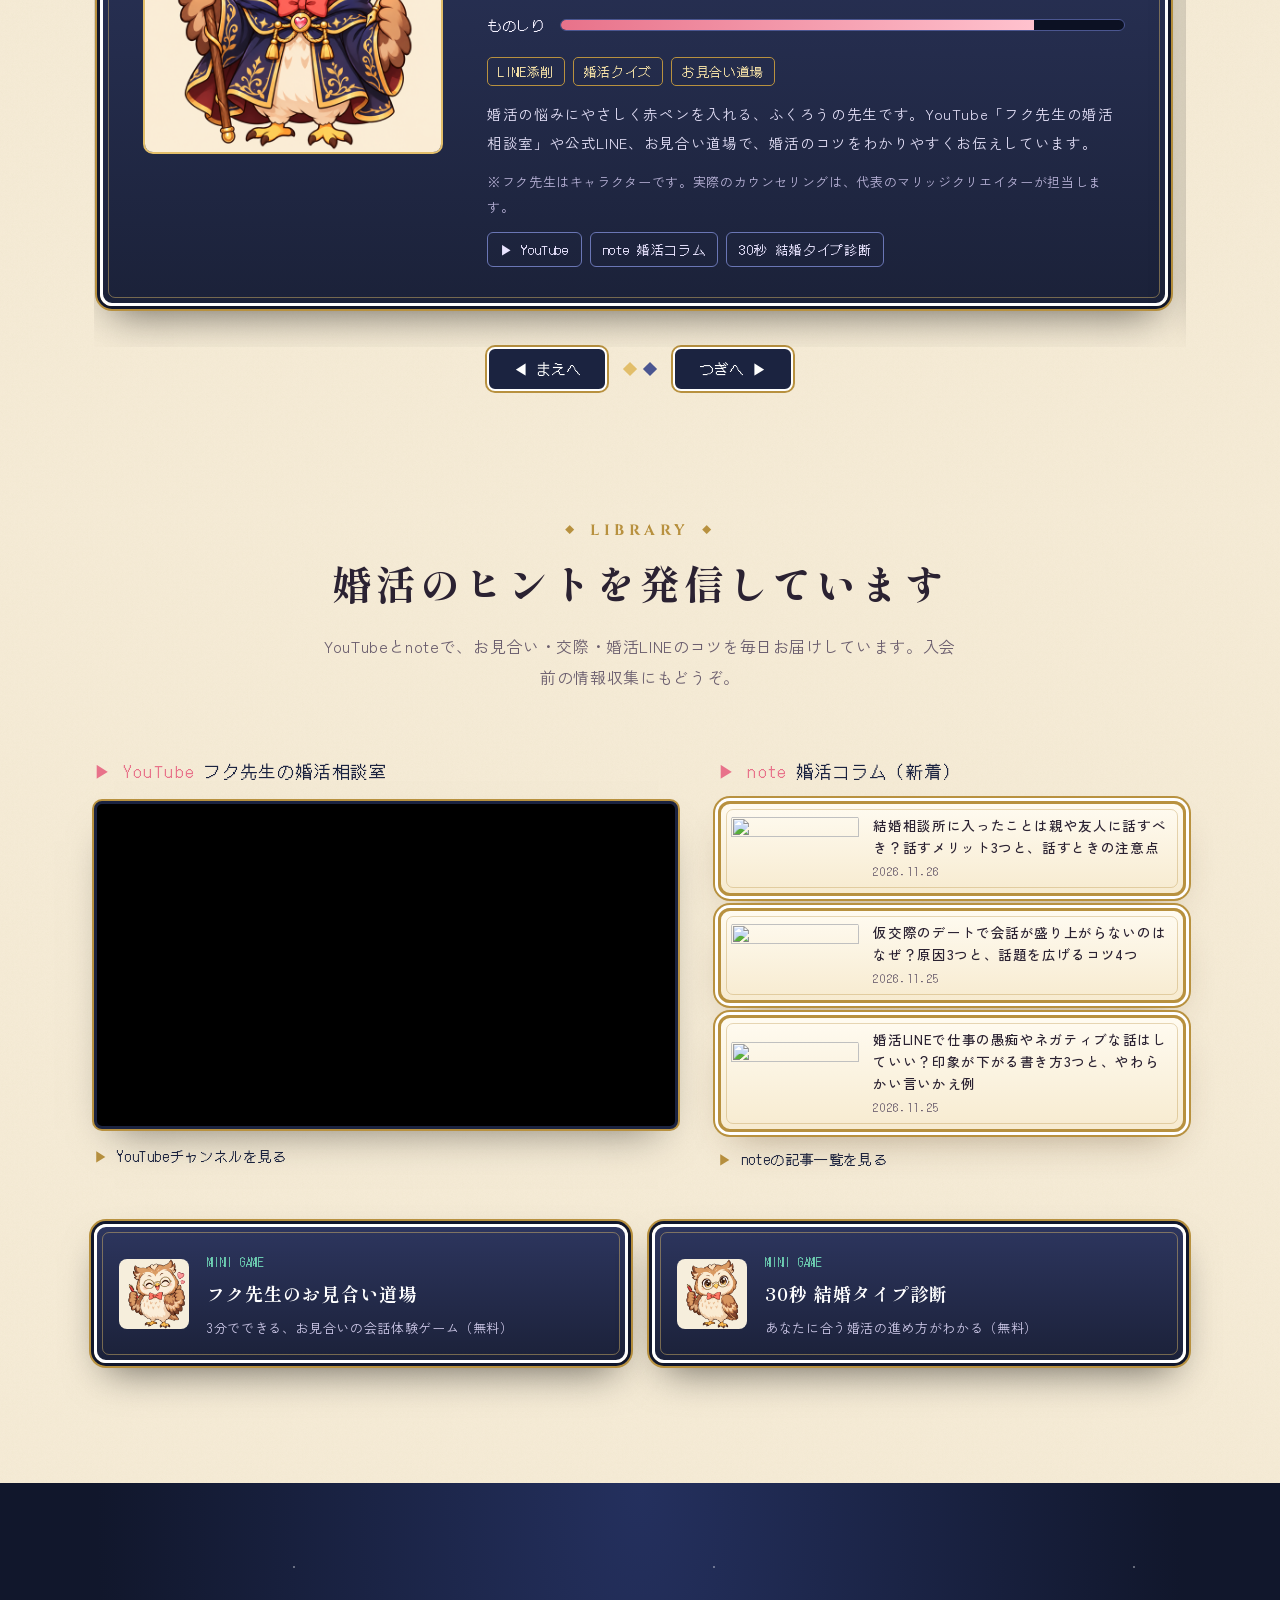
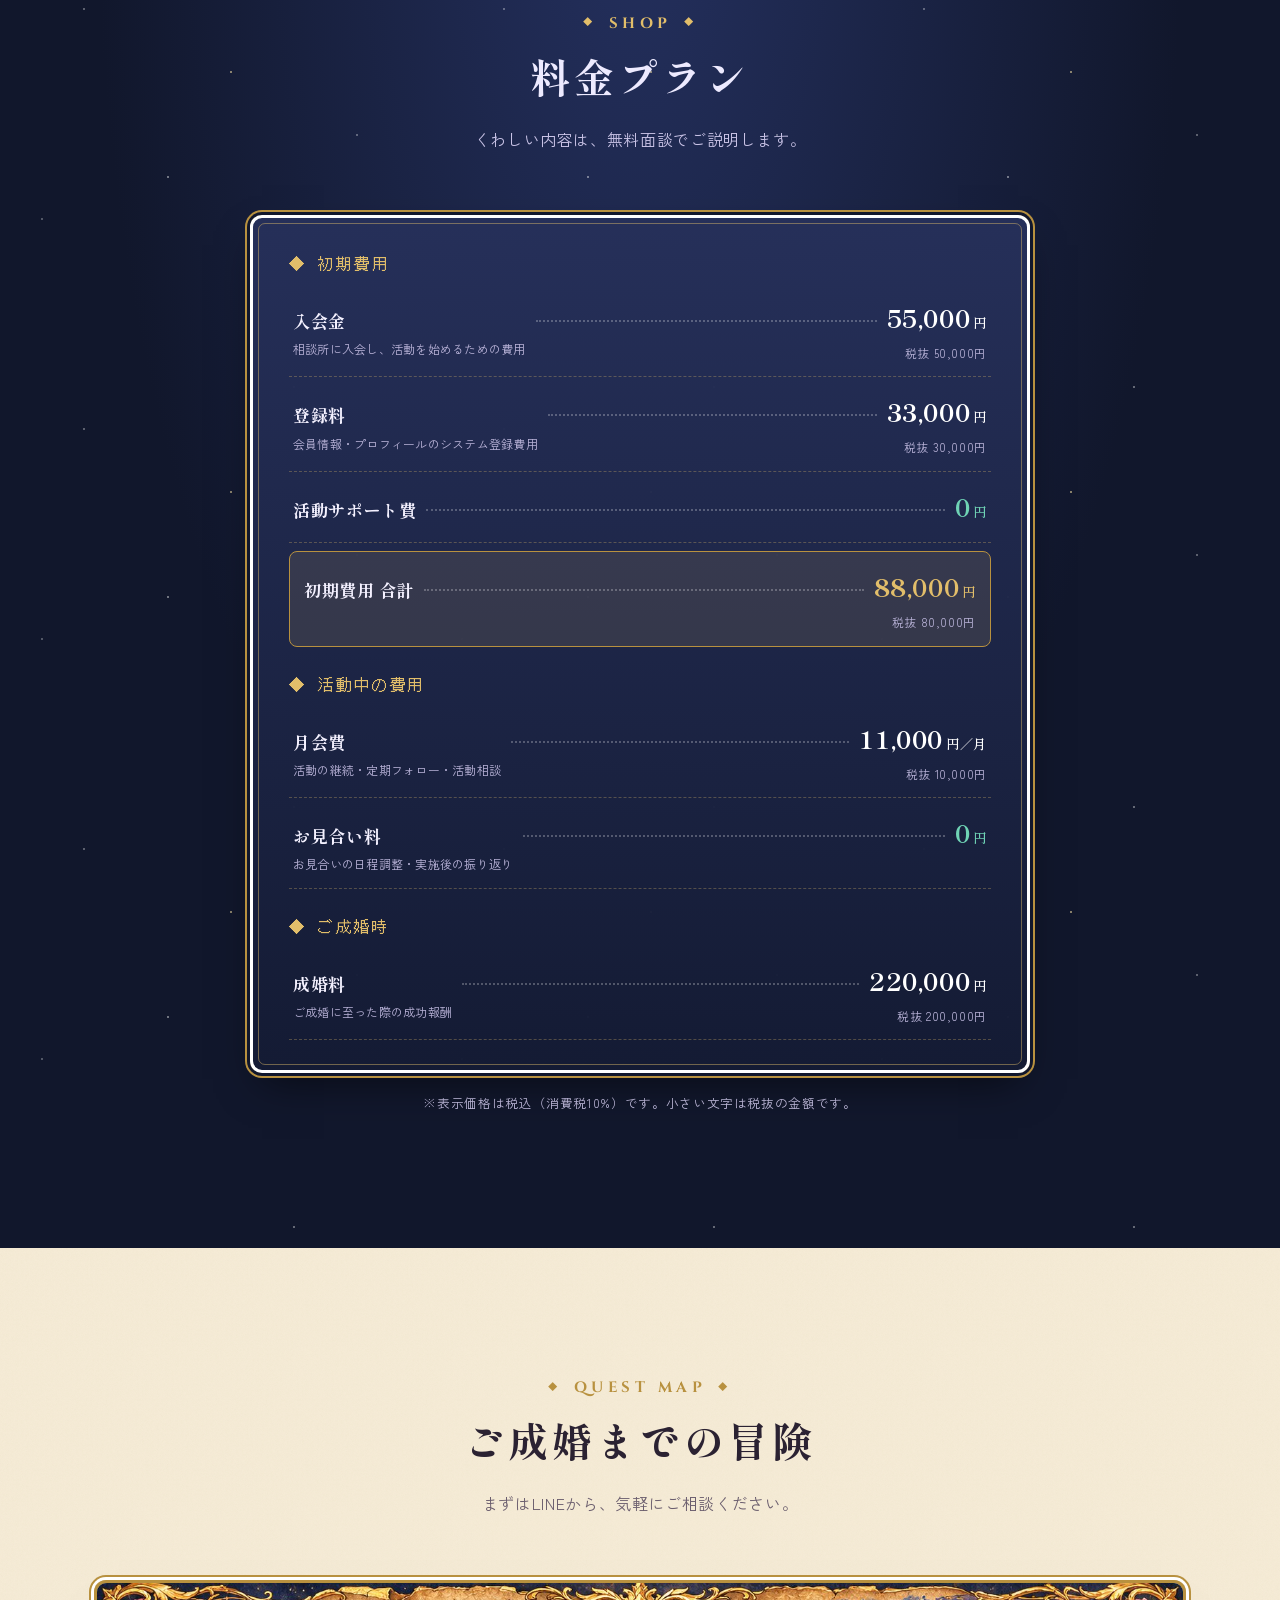
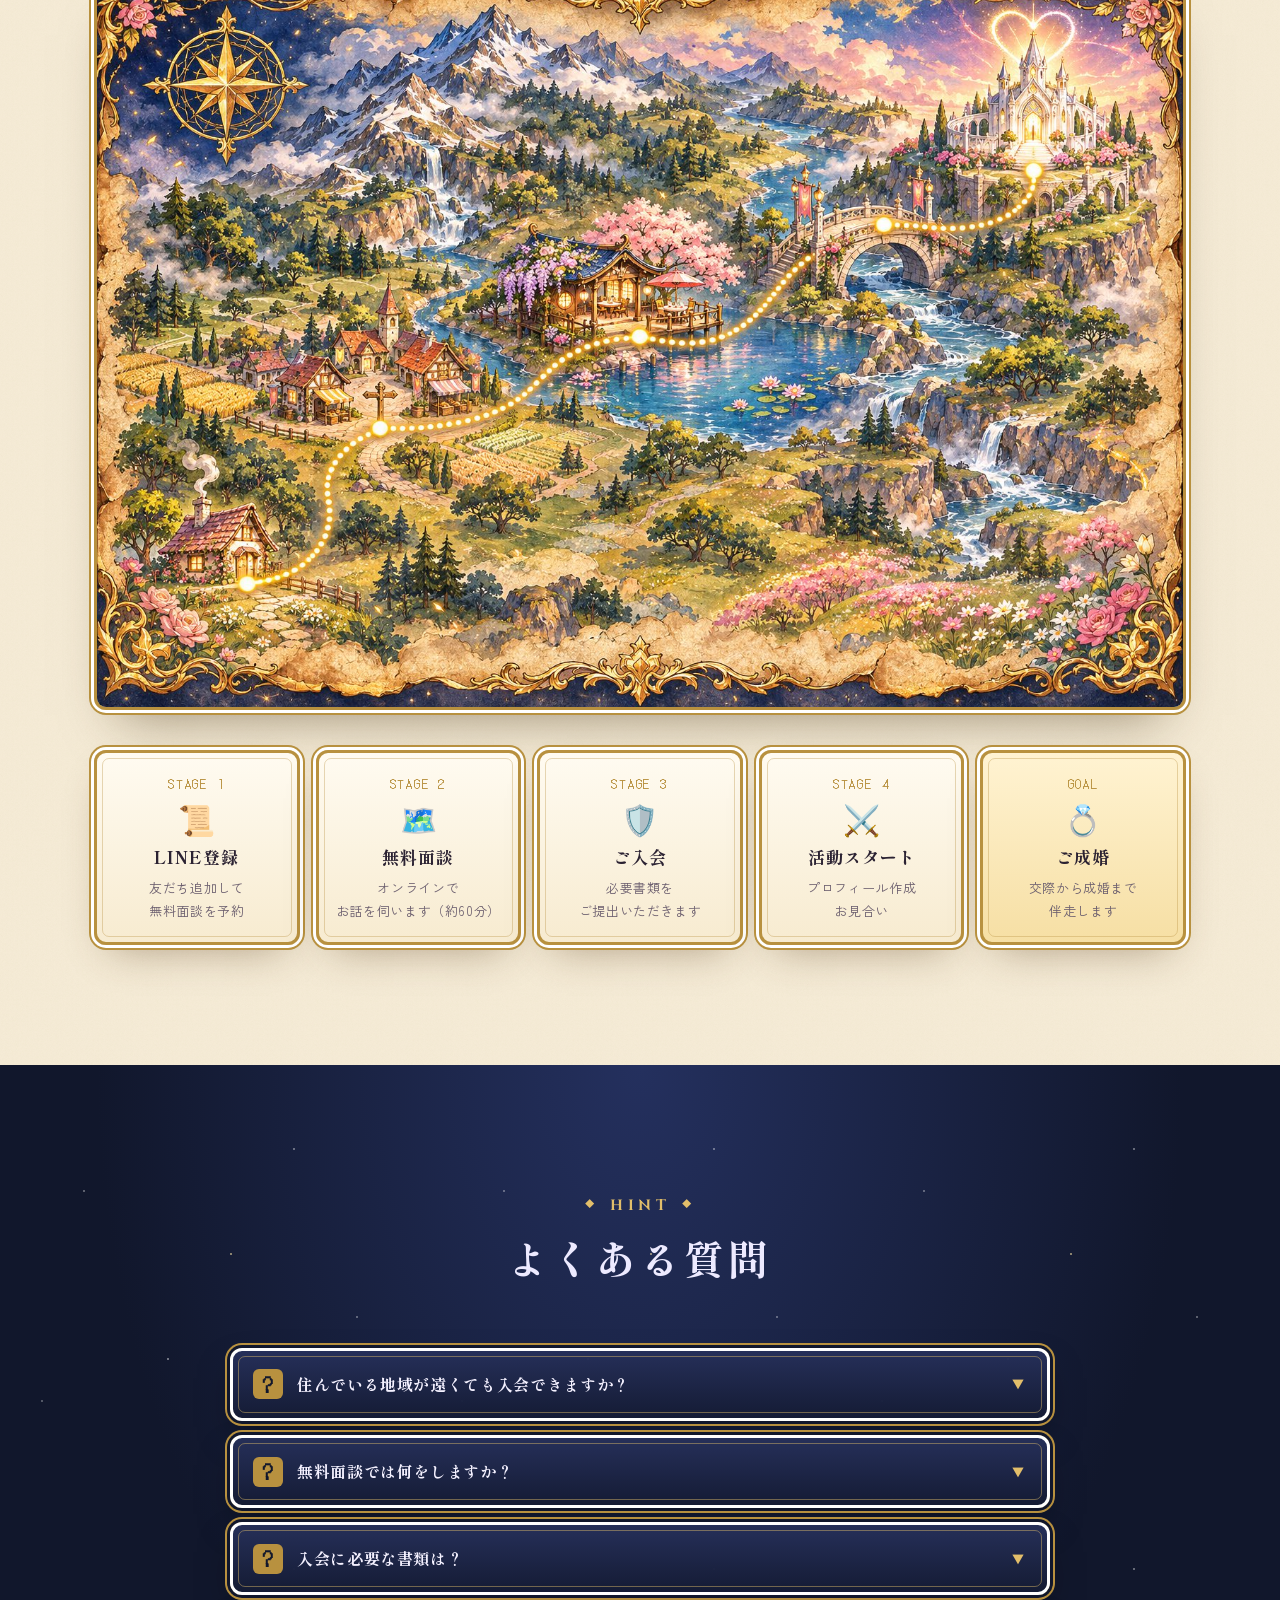
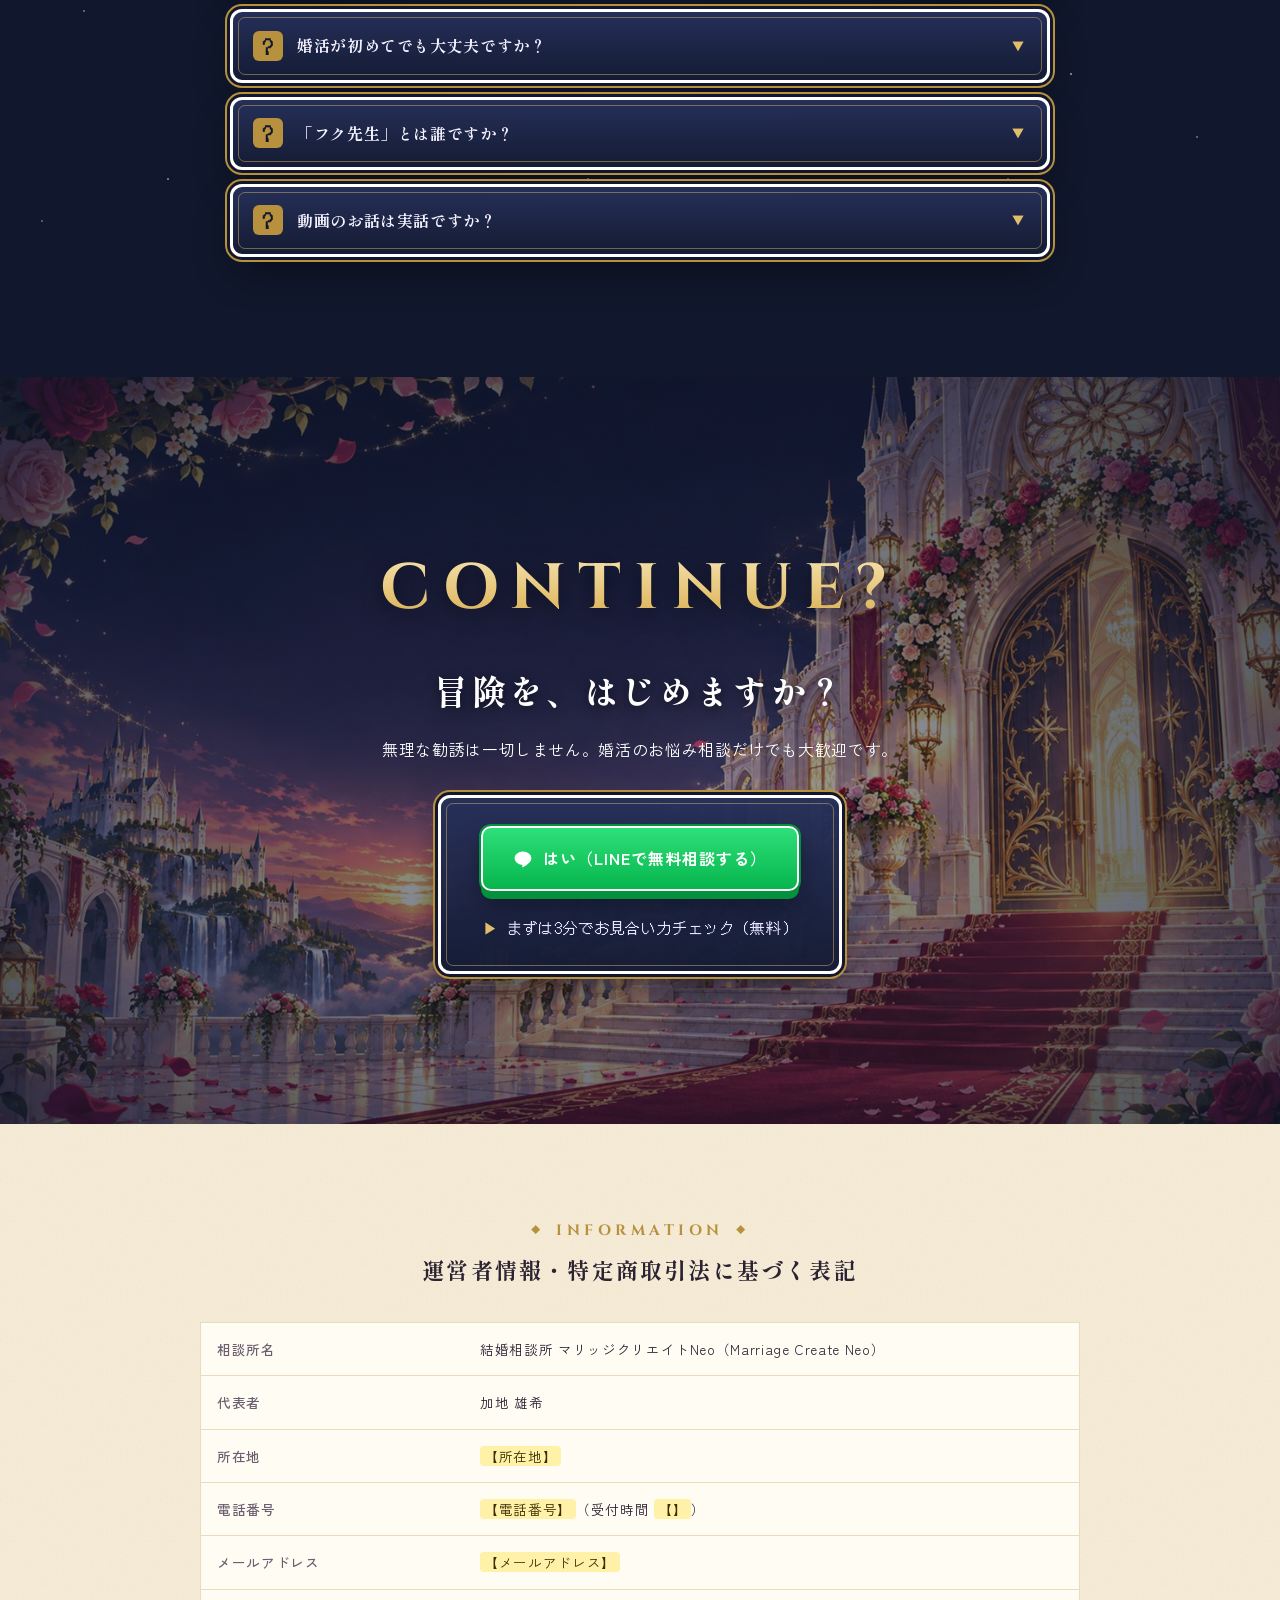
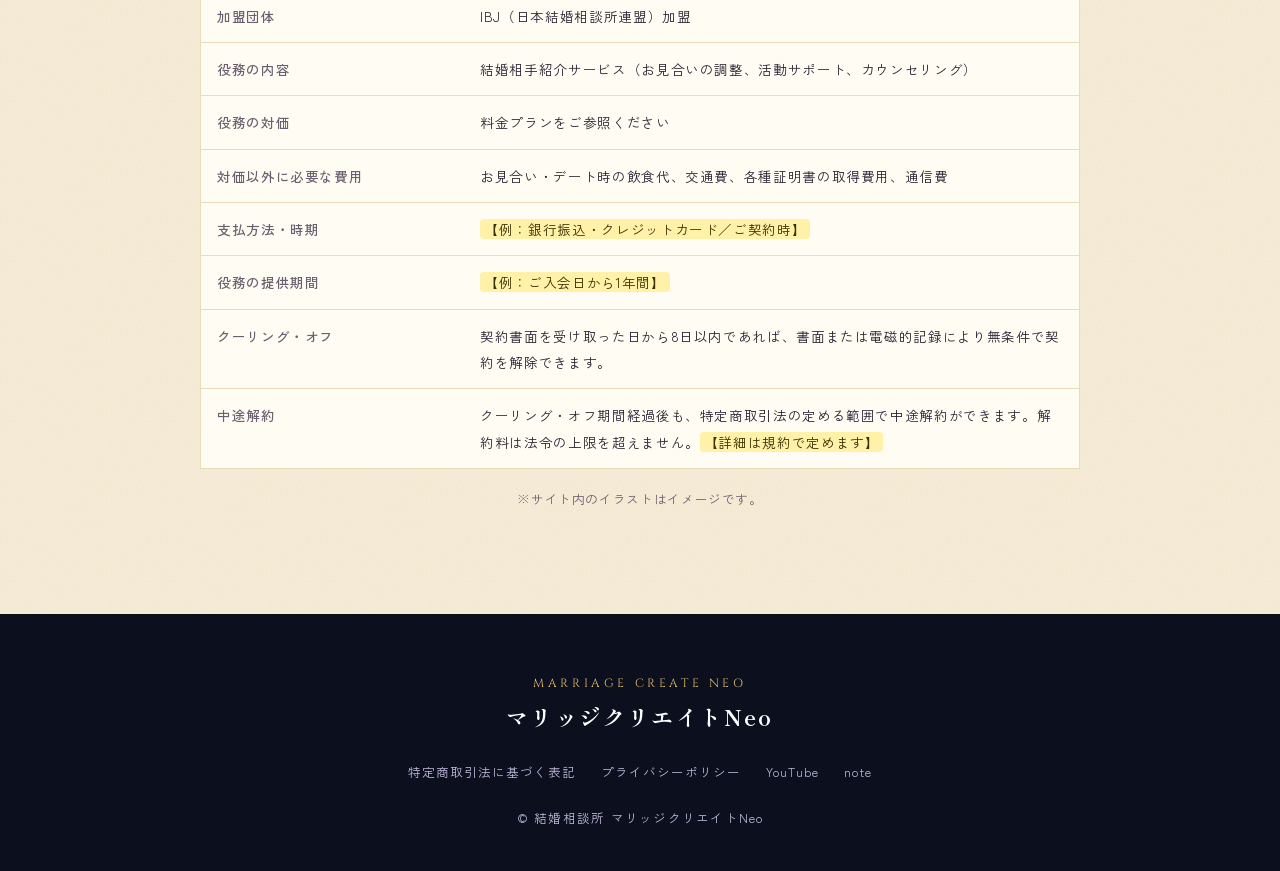
==== commit bf2e7313: "RPG quest redesign with generated art Co-Authored-By: Claude Opus 5.5 <noreply@anthropic.com>" ====
--- a/index.html
+++ b/index.html
@@ -3,224 +3,265 @@
 <head>
 <meta charset="utf-8">
 <meta name="viewport" content="width=device-width, initial-scale=1">
-<title>結婚相談所 マリッジクリエイトNeo｜あなたの結婚を、いっしょにつくる（IBJ加盟・全国オンライン）</title>
-<meta name="description" content="結婚相談所マリッジクリエイトNeoは、あなたの結婚をいっしょにつくるIBJ加盟の結婚相談所です。マリッジクリエイターが、プロフィール作りからお見合い・交際・成婚まで、全国オンラインで伴走します。">
+<title>結婚相談所 マリッジクリエイトNeo｜あなたの結婚を、いっしょにつくる冒険へ（IBJ加盟・全国オンライン）</title>
+<meta name="description" content="結婚相談所マリッジクリエイトNeoは、婚活を「いっしょにつくる冒険」に変えるIBJ加盟の結婚相談所です。マリッジクリエイターが、プロフィール作りからお見合い・交際・成婚まで、全国オンラインで伴走します。">
 <meta property="og:title" content="結婚相談所 マリッジクリエイトNeo">
 <meta property="og:description" content="あなたの結婚を、いっしょにつくる。IBJ加盟・全国オンライン対応の結婚相談所です。">
-<meta property="og:image" content="img/hero.jpg">
+<meta property="og:image" content="img/rpg/hero.jpg">
 <link rel="preconnect" href="https://fonts.googleapis.com">
 <link rel="preconnect" href="https://fonts.gstatic.com" crossorigin>
-<link href="https://fonts.googleapis.com/css2?family=Cormorant+Garamond:ital,wght@0,500;0,600;1,500&family=Shippori+Mincho:wght@500;600;700&family=Zen+Kaku+Gothic+New:wght@400;500;700&display=swap" rel="stylesheet">
+<link href="https://fonts.googleapis.com/css2?family=Cinzel:wght@500;700&family=DotGothic16&family=Shippori+Mincho:wght@600;700;800&family=Zen+Kaku+Gothic+New:wght@400;500;700&display=swap" rel="stylesheet">
 <style>
 :root{
-  --bg:#FBF7F1; --bg2:#F4ECE1; --card:#FFFFFF; --ink:#2F2620; --sub:#6E6258; --line:#E6DACB;
-  --accent:#C8674F; --accent-d:#A9523D; --gold:#B8955A; --green:#06C755; --tbd:#FFF1A8;
-  --serif:"Shippori Mincho","Yu Mincho",serif; --en:"Cormorant Garamond",serif;
+  --night:#11172C; --night2:#1B2340; --night3:#26305A; --gold:#E2BE6A; --gold2:#B8913F; --gold-l:#F7E3A8;
+  --parch:#F5EBD6; --parch2:#EADBB9; --ink:#2B2232; --sub:#6B5E6E; --rose:#E8728A; --mint:#6FD3B5; --line:#06C755; --tbd:#FFF1A8;
+  --dot:"DotGothic16",monospace; --serif:"Shippori Mincho",serif; --en:"Cinzel",serif;
 }
 *{box-sizing:border-box}
 html{scroll-behavior:smooth}
-body{margin:0;background:var(--bg);color:var(--ink);font-family:"Zen Kaku Gothic New","Hiragino Sans","Yu Gothic",sans-serif;line-height:1.95;font-weight:400;letter-spacing:.04em;-webkit-font-smoothing:antialiased}
+body{margin:0;background:var(--night);color:var(--ink);font-family:"Zen Kaku Gothic New","Hiragino Sans","Yu Gothic",sans-serif;line-height:1.95;letter-spacing:.04em;-webkit-font-smoothing:antialiased}
 img{max-width:100%;display:block}
 a{color:inherit}
-.wrap{max-width:1120px;margin:0 auto;padding:0 24px}
-.tbd{background:var(--tbd);border-radius:4px;padding:0 4px}
+.wrap{max-width:1140px;margin:0 auto;padding:0 24px}
+.tbd{background:var(--tbd);color:#3a2f00;border-radius:4px;padding:0 4px}
+
+/* ===== RPGウィンドウ ===== */
+.win{position:relative;background:linear-gradient(180deg,rgba(38,48,90,.97),rgba(20,27,52,.97));color:#F4F1FF;border:3px solid #fff;border-radius:12px;box-shadow:0 0 0 3px var(--night),0 0 0 5px var(--gold2),0 18px 40px -12px rgba(0,0,0,.6);padding:26px 28px}
+.win::before{content:"";position:absolute;inset:5px;border:1px solid rgba(226,190,106,.45);border-radius:7px;pointer-events:none}
+.win.light{background:linear-gradient(180deg,#FFFBF1,#F7EBD0);color:var(--ink);border-color:var(--gold2);box-shadow:0 0 0 3px #fff,0 0 0 5px var(--gold2),0 18px 40px -16px rgba(80,50,20,.45)}
+.win.light::before{border-color:rgba(184,145,63,.35)}
+.cursor{display:inline-block;color:var(--gold);animation:blink 1s steps(1) infinite}
+@keyframes blink{50%{opacity:0}}
+.tri{display:inline-block;color:var(--gold);animation:bob 1s ease-in-out infinite;font-size:14px}
+@keyframes bob{50%{transform:translateY(4px)}}
 
 /* ふわっと表示 */
-.rv{opacity:0;transform:translateY(28px);transition:opacity 1s ease,transform 1s ease}
+.rv{opacity:0;transform:translateY(28px);transition:opacity .9s ease,transform .9s ease}
 .rv.on{opacity:1;transform:none}
 .rv.d1{transition-delay:.15s}.rv.d2{transition-delay:.3s}.rv.d3{transition-delay:.45s}
 
-/* ヘッダー */
+/* ===== ヘッダー ===== */
 header{position:fixed;top:0;left:0;right:0;z-index:30;transition:background .4s,box-shadow .4s}
-header.solid{background:rgba(251,247,241,.94);backdrop-filter:blur(10px);box-shadow:0 1px 0 var(--line)}
-header .wrap{display:flex;align-items:center;justify-content:space-between;height:76px;gap:16px;max-width:1280px}
-.logo{display:flex;flex-direction:column;text-decoration:none;line-height:1.1;color:#fff;transition:color .4s}
-header.solid .logo{color:var(--ink)}
-.logo small{font-size:11px;letter-spacing:.25em;opacity:.85}
-.logo b{font-family:var(--serif);font-size:22px;font-weight:700;letter-spacing:.12em}
-nav a{font-size:13px;text-decoration:none;margin-left:26px;color:#fff;letter-spacing:.12em;transition:color .3s}
-header.solid nav a{color:var(--sub)}
-nav a:hover{color:var(--gold)!important}
-@media(max-width:900px){header nav{display:none}}
-.logo b,.btn-line{white-space:nowrap}
-@media(max-width:480px){.logo b{font-size:17px;letter-spacing:.04em}.btn-line.small{padding:8px 14px;font-size:12px}}
-
-/* ボタン */
-.btn-line{display:inline-flex;align-items:center;justify-content:center;gap:10px;background:var(--green);color:#fff;font-weight:700;text-decoration:none;border-radius:999px;padding:16px 34px;font-size:16px;letter-spacing:.08em;box-shadow:0 10px 24px rgba(6,199,85,.28);transition:transform .2s,box-shadow .2s}
-.btn-line:hover{transform:translateY(-2px);box-shadow:0 14px 30px rgba(6,199,85,.35)}
-.btn-line.small{padding:9px 18px;font-size:13px;box-shadow:none}
+header.solid{background:rgba(17,23,44,.92);backdrop-filter:blur(10px);box-shadow:0 1px 0 rgba(226,190,106,.35)}
+header .wrap{display:flex;align-items:center;justify-content:space-between;height:72px;gap:16px;max-width:1300px}
+.logo{display:flex;align-items:center;gap:10px;text-decoration:none;color:#fff}
+.logo svg{width:34px;height:34px;flex:none}
+.logo span{display:flex;flex-direction:column;line-height:1.15}
+.logo small{font-size:10.5px;letter-spacing:.25em;color:var(--gold-l)}
+.logo b{font-family:var(--serif);font-size:20px;font-weight:700;letter-spacing:.06em;white-space:nowrap}
+nav a{font-family:var(--dot);font-size:14px;text-decoration:none;margin-left:22px;color:#E9E4FF;letter-spacing:.08em;position:relative}
+nav a::before{content:"▶";position:absolute;left:-14px;font-size:10px;top:3px;color:var(--gold);opacity:0;transition:.2s}
+nav a:hover{color:var(--gold)}
+nav a:hover::before{opacity:1}
+@media(max-width:960px){header nav{display:none}}
+@media(max-width:480px){.logo b{font-size:16px}.logo svg{width:28px;height:28px}}
+
+/* ===== ボタン ===== */
+.btn-line{display:inline-flex;align-items:center;justify-content:center;gap:10px;background:linear-gradient(180deg,#2EE07A,#06B54C);color:#fff;font-weight:700;text-decoration:none;border-radius:10px;padding:15px 30px;font-size:16px;letter-spacing:.06em;border:2px solid #fff;box-shadow:0 0 0 2px #04913C,0 8px 0 #04913C,0 14px 24px rgba(0,0,0,.35);transition:transform .15s,box-shadow .15s;white-space:nowrap}
+.btn-line:hover{transform:translateY(3px);box-shadow:0 0 0 2px #04913C,0 5px 0 #04913C,0 10px 18px rgba(0,0,0,.35)}
+.btn-line:active{transform:translateY(7px);box-shadow:0 0 0 2px #04913C,0 1px 0 #04913C}
 .btn-line svg{width:20px;height:20px}
-.btn-ghost{display:inline-flex;align-items:center;gap:8px;color:#fff;text-decoration:none;font-size:14px;letter-spacing:.1em;border-bottom:1px solid rgba(255,255,255,.6);padding-bottom:3px;margin-left:24px}
-.btn-ghost:hover{border-color:#fff}
-
-/* ヒーロー */
-.hero{position:relative;min-height:100vh;min-height:100svh;display:flex;align-items:center;overflow:hidden;color:#fff}
-.hero .bg{position:absolute;inset:0;background:url(img/hero.jpg) 65% center/cover;transform:scale(1.08);animation:zoom 14s ease-out forwards}
+.btn-line.small{padding:8px 16px;font-size:13px;box-shadow:0 0 0 2px #04913C,0 4px 0 #04913C}
+
+/* ===== ヒーロー ===== */
+.hero{position:relative;min-height:100vh;min-height:100svh;display:flex;align-items:center;overflow:hidden;color:#fff;padding:110px 0 60px}
+.hero .bg{position:absolute;inset:0;background:url(img/rpg/hero.jpg) 60% center/cover;transform:scale(1.08);animation:zoom 16s ease-out forwards}
 @keyframes zoom{to{transform:scale(1)}}
-.hero::after{content:"";position:absolute;inset:0;background:linear-gradient(90deg,rgba(35,26,20,.72) 0%,rgba(35,26,20,.42) 45%,rgba(35,26,20,.05) 80%)}
-.hero .wrap{position:relative;z-index:2;width:100%;max-width:1280px}
-.hero .en{font-family:var(--en);font-style:italic;font-size:clamp(18px,2vw,24px);letter-spacing:.12em;color:#F2DDBF}
-.hero h1{font-family:var(--serif);font-weight:600;font-size:clamp(32px,4.4vw,58px);line-height:1.45;letter-spacing:.1em;margin:14px 0 22px}
-.hero p{max-width:520px;font-size:15px;line-height:2.1;opacity:.92;margin:0 0 36px}
-.hero .badges{display:flex;gap:10px;flex-wrap:wrap;margin-bottom:22px}
-.hero .badges span{border:1px solid rgba(255,255,255,.55);border-radius:999px;padding:4px 14px;font-size:12px;letter-spacing:.14em}
-.scroll{position:absolute;left:50%;bottom:26px;z-index:2;transform:translateX(-50%);font-family:var(--en);font-size:12px;letter-spacing:.3em;color:#fff;opacity:.8;text-align:center}
-.scroll::after{content:"";display:block;width:1px;height:46px;margin:8px auto 0;background:linear-gradient(#fff,transparent);animation:line 2s infinite}
-@keyframes line{0%{transform:scaleY(0);transform-origin:top}50%{transform:scaleY(1);transform-origin:top}51%{transform-origin:bottom}100%{transform:scaleY(0);transform-origin:bottom}}
-@media(max-width:760px){.hero::after{background:linear-gradient(180deg,rgba(35,26,20,.25),rgba(35,26,20,.75))}.hero{align-items:flex-end;padding-bottom:110px}.scroll{display:none}.btn-ghost{margin:18px 0 0}}
-
-/* セクション共通 */
+.hero::after{content:"";position:absolute;inset:0;background:linear-gradient(90deg,rgba(17,23,44,.82) 0%,rgba(17,23,44,.45) 42%,rgba(17,23,44,0) 72%),linear-gradient(0deg,rgba(17,23,44,.85),rgba(17,23,44,0) 35%)}
+.hero .wrap{position:relative;z-index:2;width:100%;max-width:1300px}
+.spark{position:absolute;inset:0;z-index:1;pointer-events:none;overflow:hidden}
+.spark i{position:absolute;bottom:-10px;width:4px;height:4px;border-radius:50%;background:var(--gold-l);box-shadow:0 0 8px 2px rgba(247,227,168,.8);animation:rise linear infinite;opacity:.0}
+@keyframes rise{0%{transform:translateY(0);opacity:0}15%{opacity:.9}100%{transform:translateY(-105vh) translateX(30px);opacity:0}}
+.hero .stage{font-family:var(--dot);font-size:14px;letter-spacing:.3em;color:var(--gold-l);display:inline-flex;align-items:center;gap:10px}
+.hero .stage::before,.hero .stage::after{content:"";width:28px;height:1px;background:var(--gold)}
+.hero h1{font-family:var(--serif);font-weight:800;font-size:clamp(34px,5vw,66px);line-height:1.4;letter-spacing:.08em;margin:16px 0 18px;text-shadow:0 4px 24px rgba(0,0,0,.6)}
+.hero h1 em{font-style:normal;background:linear-gradient(180deg,#FFF6D6 10%,#E2BE6A 60%,#B8913F);-webkit-background-clip:text;background-clip:text;color:transparent;filter:drop-shadow(0 2px 0 rgba(0,0,0,.35))}
+.hero .badges{display:flex;gap:8px;flex-wrap:wrap;margin-bottom:26px}
+.hero .badges span{font-family:var(--dot);font-size:13px;letter-spacing:.06em;background:rgba(17,23,44,.6);border:1px solid var(--gold);color:var(--gold-l);border-radius:6px;padding:3px 12px}
+.talk{max-width:640px;display:grid;grid-template-columns:96px 1fr;gap:18px;align-items:start;padding:20px 22px 18px}
+.talk .face{width:96px;height:96px;border-radius:10px;background:radial-gradient(circle at 50% 40%,#3B4A8A,#1B2340);border:2px solid var(--gold);overflow:hidden}
+.talk .face img{width:100%;height:100%;object-fit:cover;object-position:50% 18%}
+.talk .who{font-family:var(--dot);color:var(--gold);font-size:14px;letter-spacing:.1em}
+.talk .msg{font-family:var(--dot);font-size:17px;line-height:1.85;min-height:3.7em;margin:2px 0 10px;letter-spacing:.05em}
+.choices{display:flex;flex-direction:column;gap:4px;font-family:var(--dot)}
+.choices a{display:inline-flex;align-items:center;gap:8px;text-decoration:none;font-size:16px;padding:2px 4px;color:#fff;width:max-content}
+.choices a::before{content:"▶";font-size:12px;color:var(--gold);opacity:0}
+.choices a:hover::before,.choices a.sel::before{opacity:1}
+.choices a.go{color:#7CF5AE}
+.talk>div{min-width:0}
+@media(max-width:760px){.choices a{width:auto;font-size:14.5px;align-items:flex-start}.choices a::before{margin-top:4px}}
+.hero .lead{max-width:560px;font-size:14.5px;opacity:.9;margin:22px 0 0;text-shadow:0 2px 8px rgba(0,0,0,.6)}
+@media(max-width:760px){.hero{align-items:flex-end}.hero::after{background:linear-gradient(180deg,rgba(17,23,44,.2),rgba(17,23,44,.88) 55%)}.talk{grid-template-columns:64px 1fr;gap:12px;padding:16px}.talk .face{width:64px;height:64px}.talk .msg{font-size:15px}}
+
+/* ===== セクション共通 ===== */
 section{padding:120px 0;position:relative}
-.sec-head{text-align:center;margin-bottom:64px}
-.sec-head .en{display:block;font-family:var(--en);font-style:italic;color:var(--gold);font-size:20px;letter-spacing:.16em}
-.sec-head h2{font-family:var(--serif);font-weight:600;font-size:clamp(24px,3.4vw,36px);letter-spacing:.12em;margin:6px 0 0;line-height:1.6}
-.sec-head h2::after{content:"";display:block;width:36px;height:1px;background:var(--gold);margin:22px auto 0}
-.sec-head p{color:var(--sub);margin:22px auto 0;max-width:620px}
-.bg2{background:var(--bg2)}
-
-/* 名前の由来 */
-.origin{display:grid;grid-template-columns:1.1fr 1fr;gap:72px;align-items:center}
-.photo{position:relative;z-index:0}
-.photo img{width:100%;aspect-ratio:4/3;object-fit:cover;border-radius:4px}
-.photo::before{content:"";position:absolute;inset:22px -22px -22px 22px;border:1px solid var(--gold);border-radius:4px;z-index:-1}
-.origin .word{font-family:var(--en);font-size:clamp(40px,5vw,62px);line-height:1;color:var(--accent);letter-spacing:.02em}
-.origin .formula{font-size:14px;color:var(--sub);margin:14px 0 26px;letter-spacing:.1em}
-.origin h3{font-family:var(--serif);font-size:24px;font-weight:600;margin:0 0 18px;letter-spacing:.1em;line-height:1.7}
-.origin p{color:var(--sub);margin:0 0 14px}
-@media(max-width:900px){.origin{grid-template-columns:1fr;gap:56px}}
-
-/* 特徴 */
-.features{display:grid;grid-template-columns:repeat(3,1fr);gap:36px}
-.feature img{width:100%;aspect-ratio:1/1;object-fit:cover;border-radius:4px;transition:transform .8s}
-.feature .ph{overflow:hidden;border-radius:4px}
-.feature:hover img{transform:scale(1.04)}
-.feature .no{font-family:var(--en);font-size:44px;color:var(--gold);line-height:1;margin:22px 0 4px;font-style:italic}
-.feature h3{font-family:var(--serif);font-size:21px;font-weight:600;margin:0 0 10px;letter-spacing:.08em}
-.feature p{margin:0;color:var(--sub);font-size:14.5px}
-@media(max-width:900px){.features{grid-template-columns:1fr;gap:56px}}
-
-/* カウンセラー */
-.counselor{display:grid;grid-template-columns:300px 1fr;gap:64px;align-items:center;background:var(--card);padding:56px;border-radius:6px;box-shadow:0 30px 60px -30px rgba(80,50,30,.18)}
-.counselor .owl{width:300px;height:300px;border-radius:50%;background:radial-gradient(circle at 50% 40%,#FBEBDD,#F1DCC6);display:flex;align-items:center;justify-content:center}
-.counselor .owl img{width:78%}
-.counselor .owl-cap{text-align:center;font-size:12px;color:var(--sub);margin-top:12px}
-.title-badge{display:inline-block;font-family:var(--en);font-style:italic;font-size:15px;letter-spacing:.14em;color:var(--gold);border-top:1px solid var(--gold);border-bottom:1px solid var(--gold);padding:2px 12px}
-.counselor h3{font-family:var(--serif);font-size:34px;font-weight:600;letter-spacing:.16em;margin:12px 0 2px}
-.counselor .role{color:var(--sub);font-size:13px;margin:0 0 22px;letter-spacing:.12em}
-.counselor p{margin:0 0 14px}
-.links{display:flex;flex-wrap:wrap;gap:10px;margin-top:22px}
-.links a{border:1px solid var(--line);border-radius:999px;padding:7px 16px;font-size:13px;text-decoration:none;transition:.3s}
-.links a:hover{border-color:var(--accent);color:var(--accent)}
-@media(max-width:900px){.counselor{grid-template-columns:1fr;padding:36px 24px;text-align:center}.counselor .owl{width:220px;height:220px;margin:0 auto}.links{justify-content:center}}
-
-/* 発信（YouTube・note） */
-.media{display:grid;grid-template-columns:1.25fr 1fr;gap:48px;align-items:start}
-.media h3{font-family:var(--serif);font-size:19px;font-weight:600;letter-spacing:.08em;margin:0 0 16px;display:flex;align-items:center;gap:10px}
-.media h3 .ic{font-family:var(--en);font-style:italic;color:var(--gold);font-size:18px}
-.yt{position:relative;aspect-ratio:16/9;border-radius:6px;overflow:hidden;background:#000;box-shadow:0 30px 60px -30px rgba(80,50,30,.35)}
+.night{background:radial-gradient(ellipse at 50% 0%,#24305E 0%,var(--night) 60%);color:#EDEAFF}
+.parch{background:var(--parch) url("data:image/svg+xml,%3Csvg xmlns='http://www.w3.org/2000/svg' width='160' height='160'%3E%3Cfilter id='n'%3E%3CfeTurbulence baseFrequency='.8' numOctaves='2'/%3E%3CfeColorMatrix values='0 0 0 0 .55 0 0 0 0 .42 0 0 0 0 .2 0 0 0 .07 0'/%3E%3C/filter%3E%3Crect width='160' height='160' filter='url(%23n)'/%3E%3C/svg%3E");color:var(--ink)}
+.night .stars{position:absolute;inset:0;pointer-events:none;background-image:radial-gradient(1px 1px at 20% 30%,#fff8 50%,transparent),radial-gradient(1px 1px at 70% 20%,#fff9 50%,transparent),radial-gradient(1.5px 1.5px at 40% 70%,#fff6 50%,transparent),radial-gradient(1px 1px at 85% 60%,#fff8 50%,transparent),radial-gradient(1px 1px at 10% 80%,#fff7 50%,transparent),radial-gradient(1.5px 1.5px at 55% 45%,#ffe9a880 50%,transparent);background-size:420px 420px}
+.sec-head{text-align:center;margin-bottom:60px;position:relative}
+.sec-head .en{display:inline-flex;align-items:center;gap:12px;font-family:var(--en);font-weight:700;font-size:15px;letter-spacing:.3em;color:var(--gold2)}
+.night .sec-head .en{color:var(--gold)}
+.sec-head .en::before,.sec-head .en::after{content:"◆";font-size:9px}
+.sec-head h2{font-family:var(--serif);font-weight:800;font-size:clamp(26px,3.6vw,40px);letter-spacing:.1em;margin:8px 0 0;line-height:1.5}
+.sec-head p{color:var(--sub);margin:18px auto 0;max-width:640px}
+.night .sec-head p{color:#C9C3E6}
+.orn{display:block;width:180px;height:14px;margin:18px auto 0}
+
+/* ===== STORY（名前の由来） ===== */
+.story{display:grid;grid-template-columns:1fr 1.05fr;gap:64px;align-items:center}
+.crest{position:relative;aspect-ratio:1;max-width:440px;margin:0 auto;display:flex;align-items:center;justify-content:center}
+.crest svg{position:absolute;inset:0;width:100%;height:100%;animation:spin 60s linear infinite}
+@keyframes spin{to{transform:rotate(360deg)}}
+.crest .in{position:relative;text-align:center;font-family:var(--en);color:var(--night)}
+.crest .in b{display:block;font-size:clamp(30px,4vw,44px);line-height:1.05;letter-spacing:.04em}
+.crest .in b em{font-style:normal;color:var(--rose)}
+.crest .in small{display:block;font-family:var(--dot);font-size:13px;color:var(--sub);margin-top:10px;letter-spacing:.1em}
+.equation{display:flex;flex-wrap:wrap;gap:8px;align-items:center;margin:0 0 22px;font-family:var(--dot)}
+.equation span{background:var(--night2);color:#fff;border-radius:6px;padding:4px 12px;font-size:14px}
+.equation span b{color:var(--gold);font-weight:400;margin-right:6px}
+.equation i{font-style:normal;color:var(--gold2);font-size:18px}
+.story h3{font-family:var(--serif);font-size:26px;font-weight:800;margin:0 0 16px;letter-spacing:.08em;line-height:1.6}
+.story p{margin:0 0 14px;color:#4A3F4E}
+@media(max-width:900px){.story{grid-template-columns:1fr;gap:40px}}
+
+/* ===== ITEMS（特徴） ===== */
+.items{display:grid;grid-template-columns:repeat(3,1fr);gap:30px}
+.item{padding:22px 22px 26px;text-align:center;transition:transform .3s}
+.item:hover{transform:translateY(-6px)}
+.item .ic{width:150px;height:150px;margin:6px auto 12px;border-radius:50%;overflow:hidden;box-shadow:0 0 0 2px var(--gold),0 0 34px rgba(226,190,106,.35)}
+.item .ic img{width:100%;height:100%;object-fit:cover}
+.item .rare{font-family:var(--dot);color:var(--gold);font-size:13px;letter-spacing:.2em}
+.item h3{font-family:var(--serif);font-size:21px;font-weight:700;margin:4px 0 10px;letter-spacing:.06em;color:#fff}
+.item p{margin:0;font-size:14.5px;color:#D7D2F0;text-align:left}
+.item .get{display:inline-block;margin-top:14px;font-family:var(--dot);font-size:13px;color:var(--mint)}
+@media(max-width:900px){.items{grid-template-columns:1fr;max-width:480px;margin:0 auto}}
+
+/* ===== PARTY（カウンセラー） ===== */
+.cs-track{display:flex;overflow-x:auto;scroll-snap-type:x mandatory;gap:28px;padding:8px 6px 30px;scrollbar-width:none}
+.cs-track::-webkit-scrollbar{display:none}
+.cs-slide{flex:0 0 calc(100% - 12px);scroll-snap-align:center}
+.status{display:grid;grid-template-columns:300px 1fr;gap:44px;align-items:start;padding:36px 40px}
+.portrait{position:relative;border-radius:10px;overflow:hidden;border:2px solid var(--gold);aspect-ratio:1;background:radial-gradient(circle at 50% 35%,#F8EBCF,#E6D2A8)}
+.portrait img{width:100%;height:100%;object-fit:cover}
+.portrait .sil{position:absolute;left:12%;right:12%;bottom:0;fill:#15121A}
+.portrait .tag{position:absolute;left:10px;top:10px;font-family:var(--dot);font-size:12px;background:var(--night);color:var(--gold);border-radius:4px;padding:1px 8px}
+.st-name{font-family:var(--serif);font-weight:800;font-size:32px;letter-spacing:.12em;margin:0;line-height:1.3}
+.st-name small{font-family:var(--en);font-size:14px;letter-spacing:.24em;color:var(--gold);margin-left:12px}
+.st-job{font-family:var(--dot);color:var(--gold-l);font-size:14px;margin:6px 0 16px}
+.bars{display:grid;grid-template-columns:auto 1fr;gap:6px 14px;align-items:center;font-family:var(--dot);font-size:14px;margin-bottom:18px}
+.bar{height:12px;border-radius:6px;background:#0C1123;border:1px solid #4B5690;overflow:hidden}
+.bar i{display:block;height:100%;width:0;background:linear-gradient(90deg,var(--mint),#BFF7E5);transition:width 1.4s cubic-bezier(.2,.8,.2,1)}
+.bar.mp i{background:linear-gradient(90deg,#7A8CFF,#C9D0FF)}
+.bar.lv i{background:linear-gradient(90deg,var(--rose),#FFC2CE)}
+.on .bar i{width:var(--w)}
+.status p{margin:0 0 12px;font-size:14.5px;color:#E3DFF7}
+.skills{display:flex;flex-wrap:wrap;gap:8px;margin:4px 0 14px}
+.skills span{font-family:var(--dot);font-size:13px;border:1px solid var(--gold2);color:var(--gold-l);border-radius:5px;padding:1px 10px}
+.links{display:flex;flex-wrap:wrap;gap:8px;margin-top:10px}
+.links a{font-family:var(--dot);font-size:13px;text-decoration:none;border:1px solid #6A76B5;border-radius:6px;padding:4px 12px;color:#E9E4FF;transition:.2s}
+.links a:hover{border-color:var(--gold);color:var(--gold)}
+.cs-nav{display:flex;align-items:center;justify-content:center;gap:18px}
+.cs-btn{font-family:var(--dot);min-width:120px;height:44px;border-radius:8px;border:2px solid #fff;background:var(--night2);color:#fff;font-size:15px;cursor:pointer;box-shadow:0 0 0 2px var(--gold2);transition:.2s}
+.cs-btn:hover{background:var(--gold2)}
+.cs-dots{display:flex;gap:10px}
+.cs-dots i{width:10px;height:10px;transform:rotate(45deg);background:#4B5690;transition:.3s}
+.cs-dots i.on{background:var(--gold)}
+@media(max-width:900px){.status{grid-template-columns:1fr;padding:26px 20px;gap:24px}.portrait{max-width:260px;margin:0 auto;width:100%}.st-name{font-size:26px}.cs-btn{min-width:90px}}
+
+/* ===== LIBRARY（発信） ===== */
+.media{display:grid;grid-template-columns:1.25fr 1fr;gap:40px;align-items:start}
+.media h3{font-family:var(--dot);font-weight:400;font-size:17px;letter-spacing:.08em;margin:0 0 14px;color:var(--night2)}
+.media h3 b{color:var(--rose);font-weight:400;margin-right:8px}
+.yt{position:relative;aspect-ratio:16/9;border-radius:8px;overflow:hidden;background:#000;border:3px solid var(--night2);box-shadow:0 0 0 2px var(--gold2),0 20px 40px -20px rgba(0,0,0,.5)}
 .yt iframe{position:absolute;inset:0;width:100%;height:100%;border:0}
-.more{display:inline-block;margin-top:16px;font-size:13.5px;letter-spacing:.1em;text-decoration:none;border-bottom:1px solid var(--gold);padding-bottom:2px}
-.more:hover{color:var(--accent)}
-.notes{display:flex;flex-direction:column;gap:14px}
-.ncard{display:grid;grid-template-columns:132px 1fr;gap:16px;align-items:center;background:var(--card);border-radius:6px;padding:12px;text-decoration:none;box-shadow:0 14px 30px -22px rgba(80,50,30,.35);transition:transform .3s}
-.ncard:hover{transform:translateY(-3px)}
-.ncard img{width:132px;aspect-ratio:1.91/1;object-fit:cover;border-radius:4px}
-.ncard b{font-weight:500;font-size:14px;line-height:1.7;display:-webkit-box;-webkit-line-clamp:3;-webkit-box-orient:vertical;overflow:hidden}
-.ncard small{display:block;color:var(--sub);font-size:11.5px;margin-top:4px}
-.tools{display:grid;grid-template-columns:1fr 1fr;gap:24px;margin-top:56px}
-.tool{display:flex;gap:18px;align-items:center;background:var(--card);border:1px solid var(--line);border-radius:6px;padding:22px 24px;text-decoration:none;transition:border-color .3s,transform .3s}
-.tool:hover{border-color:var(--gold);transform:translateY(-3px)}
-.tool img{width:64px;height:64px;flex:none}
-.tool b{display:block;font-family:var(--serif);font-size:17px;letter-spacing:.06em}
-.tool span{font-size:13px;color:var(--sub)}
-@media(max-width:900px){.media{grid-template-columns:1fr;gap:56px}.tools{grid-template-columns:1fr}}
-
-
-/* カウンセラー横スクロール */
-.cs{position:relative}
-.cs-track{display:flex;overflow-x:auto;scroll-snap-type:x mandatory;gap:28px;padding:6px 2px 40px;scrollbar-width:none;-webkit-overflow-scrolling:touch}
-.cs-track::-webkit-scrollbar{display:none}
-.cs-slide{flex:0 0 100%;scroll-snap-align:center}
-.cs-nav{display:flex;align-items:center;justify-content:center;gap:18px;margin-top:4px}
-.cs-btn{width:44px;height:44px;border-radius:50%;border:1px solid var(--gold);background:var(--card);color:var(--gold);font-size:24px;line-height:1;cursor:pointer;transition:.3s}
-.cs-btn:hover{background:var(--gold);color:#fff}
-.cs-dots{display:flex;gap:10px}
-.cs-dots i{width:8px;height:8px;border-radius:50%;background:var(--line);transition:.3s}
-.cs-dots i.on{background:var(--gold);width:22px;border-radius:4px}
-.owl.person{background:radial-gradient(circle at 50% 40%,#EFE7DD,#DCD0C2);overflow:hidden;align-items:flex-end}
-.owl.person .sil{width:76%;fill:#1E1A17;display:block}
-.counselor h3 .roma{display:block;font-family:var(--en);font-style:italic;font-size:15px;letter-spacing:.2em;color:var(--sub);font-weight:500;margin-top:2px}
-.cs-hint{font-size:13px;color:var(--gold)}
-/* 料金（3区分） */
-.price h4{font-family:var(--serif);font-weight:600;font-size:15px;letter-spacing:.14em;color:var(--gold);margin:28px 0 0;padding-bottom:6px;border-bottom:1px solid var(--gold)}
-.price h4:first-child{margin-top:18px}
-.price dt small{display:block;font-family:"Zen Kaku Gothic New",sans-serif;font-weight:400;font-size:12px;color:var(--sub);letter-spacing:.04em;margin-top:2px}
-.price dd{font-family:var(--serif);font-size:22px;font-weight:600;white-space:nowrap}
-.price dd span{font-size:13px;margin-left:3px;font-weight:500}
-.price dd em{display:block;font-style:normal;font-family:"Zen Kaku Gothic New",sans-serif;font-size:11.5px;font-weight:400;color:var(--sub);letter-spacing:.04em}
-.price .sum{background:var(--bg2);font-weight:700}
-.price dt.sum{padding-left:12px}
-.price dd.sum{padding-right:12px;color:var(--accent)}
-
-/* 料金 */
-.price{max-width:760px;margin:0 auto;background:var(--card);border-radius:6px;padding:16px 44px;box-shadow:0 30px 60px -30px rgba(80,50,30,.15)}
-.price dl{display:grid;grid-template-columns:1fr auto;margin:0}
-.price dt,.price dd{padding:22px 0;border-bottom:1px solid var(--line);margin:0}
-.price dt{font-family:var(--serif);font-weight:600;letter-spacing:.1em}
-.price dd{text-align:right}
-.price dl>*:nth-last-child(-n+2){border-bottom:none}
+.more{display:inline-block;margin-top:14px;font-family:var(--dot);font-size:14px;text-decoration:none;color:var(--night2)}
+.more::before{content:"▶ ";color:var(--gold2)}
+.notes{display:flex;flex-direction:column;gap:12px}
+.ncard{display:grid;grid-template-columns:128px 1fr;gap:14px;align-items:center;padding:10px;text-decoration:none;transition:transform .2s}
+.ncard:hover{transform:translateX(4px)}
+.ncard img{width:128px;aspect-ratio:1.91/1;object-fit:cover;border-radius:5px}
+.ncard b{font-weight:500;font-size:13.5px;line-height:1.65;display:-webkit-box;-webkit-line-clamp:3;-webkit-box-orient:vertical;overflow:hidden}
+.ncard small{display:block;color:var(--sub);font-size:11.5px;margin-top:2px;font-family:var(--dot)}
+.tools{display:grid;grid-template-columns:1fr 1fr;gap:24px;margin-top:50px}
+.tool{display:flex;gap:18px;align-items:center;text-decoration:none;padding:18px 22px;transition:transform .2s}
+.tool:hover{transform:translateY(-4px)}
+.tool img{width:70px;height:70px;flex:none;border-radius:8px;object-fit:cover;background:#F6EEDC}
+.tool .mini{font-family:var(--dot);font-size:12px;color:var(--mint)}
+.tool b{display:block;font-family:var(--serif);font-size:18px;letter-spacing:.06em;color:#fff}
+.tool span{font-size:13px;color:#CFCAEA}
+@media(max-width:900px){.media{grid-template-columns:1fr}.tools{grid-template-columns:1fr}}
+
+/* ===== SHOP（料金） ===== */
+.shop{max-width:780px;margin:0 auto;padding:30px 36px}
+.shop h4{font-family:var(--dot);font-weight:400;font-size:16px;color:var(--gold);margin:22px 0 4px;letter-spacing:.12em}
+.shop h4:first-child{margin-top:0}
+.row{display:flex;align-items:baseline;gap:10px;padding:12px 4px;border-bottom:1px dashed rgba(226,190,106,.3)}
+.row .nm{font-family:var(--serif);font-weight:700;font-size:17px;white-space:nowrap}
+.row .nm small{display:block;font-family:"Zen Kaku Gothic New",sans-serif;font-weight:400;font-size:12px;color:#B9B3D8;letter-spacing:.02em}
+.row .dots{flex:1;border-bottom:2px dotted rgba(255,255,255,.25);transform:translateY(-6px);min-width:20px}
+.row .pr{text-align:right;white-space:nowrap;font-family:var(--serif);font-weight:800;font-size:24px;color:#fff}
+.row .pr span{font-size:13px;font-weight:600;margin-left:3px}
+.row .pr em{display:block;font-style:normal;font-family:"Zen Kaku Gothic New",sans-serif;font-weight:400;font-size:11.5px;color:#B9B3D8}
+.row.free .pr{color:var(--mint)}
+.row.sum{background:rgba(226,190,106,.12);border:1px solid var(--gold2);border-radius:8px;padding:12px 14px;margin-top:8px}
+.row.sum .pr{color:var(--gold)}
+.shop-note{text-align:center;font-size:12.5px;color:#C9C3E6;margin-top:18px}
+@media(max-width:600px){.shop{padding:22px 16px}.row .nm{font-size:15px;white-space:normal}.row .pr{font-size:20px}}
+
+/* ===== QUEST MAP（流れ） ===== */
+.map{position:relative;border-radius:12px;overflow:hidden;border:3px solid var(--gold2);box-shadow:0 0 0 3px #fff,0 0 0 5px var(--gold2),0 30px 50px -25px rgba(60,40,10,.5);margin-bottom:40px}
+.map img{width:100%;aspect-ratio:3/2;object-fit:cover}
+.stages{display:grid;grid-template-columns:repeat(5,1fr);gap:16px;list-style:none;padding:0;margin:0;counter-reset:st}
+.stages li{padding:18px 16px 20px;text-align:center}
+.stages .no{font-family:var(--dot);font-size:13px;color:var(--gold2);letter-spacing:.14em}
+.stages .ic{font-size:30px;line-height:1.2;margin:4px 0}
+.stages b{display:block;font-family:var(--serif);font-size:17px;font-weight:800;letter-spacing:.06em}
+.stages span{display:block;font-size:13px;color:var(--sub);line-height:1.75;margin-top:4px}
+.stages li.goal{background:linear-gradient(180deg,#FFF3D2,#F6DFA4)}
+@media(max-width:900px){.stages{grid-template-columns:1fr 1fr}.stages li.goal{grid-column:1/-1}}
+
+/* ===== HINT（FAQ） ===== */
+.faq{max-width:820px;margin:0 auto;display:flex;flex-direction:column;gap:14px}
+details.win{padding:0}
+details summary{list-style:none;cursor:pointer;padding:18px 54px 18px 64px;font-family:var(--serif);font-weight:700;font-size:16px;position:relative;letter-spacing:.04em}
+details summary::-webkit-details-marker{display:none}
+details summary::before{content:"?";position:absolute;left:20px;top:50%;transform:translateY(-50%);width:30px;height:30px;border-radius:6px;background:var(--gold2);color:var(--night);font-family:var(--dot);font-size:18px;display:flex;align-items:center;justify-content:center}
+details summary::after{content:"▼";position:absolute;right:22px;top:50%;transform:translateY(-50%);font-size:12px;color:var(--gold);transition:.3s}
+details[open] summary::after{transform:translateY(-50%) rotate(180deg)}
+details p{margin:0;padding:0 26px 20px 64px;color:#D7D2F0;font-size:14.5px}
+
+/* ===== CONTINUE（CTA） ===== */
+.cta{position:relative;padding:150px 0;color:#fff;text-align:center;overflow:hidden}
+.cta .bg{position:absolute;inset:0;background:url(img/rpg/cta.jpg) center/cover}
+.cta::after{content:"";position:absolute;inset:0;background:radial-gradient(ellipse at 50% 55%,rgba(17,23,44,.35),rgba(17,23,44,.82))}
+.cta .wrap{position:relative;z-index:2}
+.cta .cont{font-family:var(--en);font-weight:700;font-size:clamp(34px,6vw,64px);letter-spacing:.2em;background:linear-gradient(180deg,#FFF6D6,#E2BE6A 60%,#B8913F);-webkit-background-clip:text;background-clip:text;color:transparent;filter:drop-shadow(0 3px 10px rgba(0,0,0,.5))}
+.cta h2{font-family:var(--serif);font-weight:800;font-size:clamp(22px,3.4vw,34px);letter-spacing:.1em;margin:6px 0 10px;text-shadow:0 2px 12px rgba(0,0,0,.6)}
+.cta p{opacity:.92;margin:0 0 30px}
+.yesno{display:inline-flex;flex-direction:column;align-items:center;gap:22px;padding:28px 40px}
+.yesno .sub{font-family:var(--dot);font-size:15px;text-decoration:none;color:#E9E4FF}
+.yesno .sub::before{content:"▶ ";color:var(--gold)}
+
+/* ===== 法定表記 ===== */
+.legal{font-size:13.5px;padding:90px 0}
+.legal table{width:100%;max-width:880px;margin:0 auto;border-collapse:collapse;background:#FFFCF4;border:1px solid var(--parch2)}
+.legal th,.legal td{border-bottom:1px solid var(--parch2);padding:13px 16px;text-align:left;vertical-align:top}
+.legal th{width:30%;font-weight:500;color:var(--sub);white-space:nowrap}
 .note{font-size:12.5px;color:var(--sub);text-align:center;margin-top:18px}
-
-/* 流れ */
-.flow{display:grid;grid-template-columns:repeat(5,1fr);gap:0;list-style:none;padding:0;margin:0;position:relative}
-.flow::before{content:"";position:absolute;top:34px;left:10%;right:10%;height:1px;background:var(--gold);opacity:.6}
-.flow li{text-align:center;padding:0 10px;position:relative}
-.flow .dot{width:68px;height:68px;border-radius:50%;background:var(--bg);border:1px solid var(--gold);margin:0 auto 18px;display:flex;align-items:center;justify-content:center;font-family:var(--en);font-size:24px;color:var(--gold);font-style:italic;position:relative;z-index:1}
-.flow b{display:block;font-family:var(--serif);font-size:17px;letter-spacing:.08em;margin-bottom:4px}
-.flow span{font-size:13px;color:var(--sub);line-height:1.8;display:block}
-@media(max-width:900px){.flow{grid-template-columns:1fr;gap:30px}.flow::before{display:none}}
-
-/* FAQ */
-.faq{max-width:800px;margin:0 auto}
-details{border-bottom:1px solid var(--line);padding:22px 4px}
-details:first-child{border-top:1px solid var(--line)}
-summary{font-family:var(--serif);font-weight:600;font-size:16.5px;cursor:pointer;list-style:none;position:relative;padding:0 36px 0 38px;letter-spacing:.06em}
-summary::-webkit-details-marker{display:none}
-summary::before{content:"Q";position:absolute;left:0;top:-4px;font-family:var(--en);font-size:24px;color:var(--gold);font-style:italic}
-summary::after{content:"";position:absolute;right:6px;top:50%;width:12px;height:12px;border-right:1px solid var(--ink);border-bottom:1px solid var(--ink);transform:translateY(-70%) rotate(45deg);transition:transform .3s}
-details[open] summary::after{transform:translateY(-30%) rotate(-135deg)}
-details p{margin:14px 0 0 38px;color:var(--sub);font-size:14.5px}
-
-/* CTA */
-.cta{position:relative;padding:150px 0;color:#fff;text-align:center;overflow:hidden}
-.cta .bg{position:absolute;inset:0;background:url(img/cta.jpg) center/cover}
-.cta::after{content:"";position:absolute;inset:0;background:rgba(40,28,20,.58)}
-.cta .wrap{position:relative;z-index:1}
-.cta .en{font-family:var(--en);font-style:italic;color:#F2DDBF;font-size:22px;letter-spacing:.16em}
-.cta h2{font-family:var(--serif);font-weight:600;font-size:clamp(26px,3.8vw,40px);letter-spacing:.12em;margin:10px 0 18px;line-height:1.6}
-.cta p{opacity:.9;margin:0 0 38px}
-.cta .sub{display:block;margin-top:22px;font-size:14px}
-.cta .sub a{color:#fff}
-@media(max-width:900px){.cta .bg{background-attachment:scroll}}
-
-/* 法定表記 */
-.legal{font-size:13.5px;padding:90px 0}
-.legal table{width:100%;max-width:860px;margin:0 auto;border-collapse:collapse;background:var(--card)}
-.legal th,.legal td{border-bottom:1px solid var(--line);padding:14px 16px;text-align:left;vertical-align:top}
-.legal th{width:30%;font-weight:500;color:var(--sub);white-space:nowrap}
 @media(max-width:600px){.legal th{white-space:normal}}
-footer{background:#2A211B;color:#D9CCBB;text-align:center;padding:56px 16px 40px;font-size:12.5px;letter-spacing:.1em}
-footer .flogo b{display:block;font-family:var(--serif);font-size:22px;color:#fff;letter-spacing:.14em}
-footer .flogo small{font-family:var(--en);font-style:italic;font-size:15px;color:var(--gold)}
-footer nav{margin:24px 0}
-footer nav a{color:#D9CCBB;margin:0 12px;text-decoration:none}
+footer{background:#0B0F1E;color:#BFB8DA;text-align:center;padding:56px 16px 40px;font-size:12.5px;letter-spacing:.1em}
+footer .flogo b{display:block;font-family:var(--serif);font-size:22px;color:#fff;letter-spacing:.1em}
+footer .flogo small{font-family:var(--en);font-size:12px;color:var(--gold);letter-spacing:.3em}
+footer nav a{font-family:inherit;font-size:12.5px;margin:0 10px;color:#BFB8DA}
+footer nav a::before{display:none}
+footer nav{margin:22px 0}
 
 /* スマホ下部固定ボタン */
 .sticky-cta{display:none}
 @media(max-width:760px){
-  .sticky-cta{display:block;position:fixed;left:0;right:0;bottom:0;padding:10px 16px calc(10px + env(safe-area-inset-bottom));background:rgba(251,247,241,.95);border-top:1px solid var(--line);z-index:40;transform:translateY(110%);transition:transform .4s}
+  .sticky-cta{display:block;position:fixed;left:0;right:0;bottom:0;padding:10px 16px calc(14px + env(safe-area-inset-bottom));background:rgba(17,23,44,.94);border-top:1px solid var(--gold2);z-index:40;transform:translateY(110%);transition:transform .4s}
   .sticky-cta.show{transform:none}
-  .sticky-cta .btn-line{width:100%;padding:13px}
+  .sticky-cta .btn-line{width:100%;padding:12px}
   section{padding:84px 0}
 }
 </style>
@@ -229,9 +270,12 @@
 
 <header id="hd">
   <div class="wrap">
-    <a class="logo" href="#top"><small>結婚相談所</small><b>マリッジクリエイトNeo</b></a>
+    <a class="logo" href="#top">
+      <svg viewBox="0 0 40 40" aria-hidden="true"><path d="M20 2l15 6v11c0 9.5-6.6 16.4-15 19-8.4-2.6-15-9.5-15-19V8z" fill="#1B2340" stroke="#E2BE6A" stroke-width="2"/><path d="M20 29s-8-4.9-8-10.2A4.4 4.4 0 0120 16a4.4 4.4 0 018 2.8C28 24.1 20 29 20 29z" fill="#E8728A"/><path d="M20 7l1.4 3 3.2.3-2.4 2.1.7 3.1L20 13.9l-2.9 1.6.7-3.1-2.4-2.1 3.2-.3z" fill="#F7E3A8"/></svg>
+      <span><small>結婚相談所</small><b>マリッジクリエイトNeo</b></span>
+    </a>
     <nav>
-      <a href="#origin">名前の由来</a><a href="#about">特徴</a><a href="#counselor">カウンセラー</a><a href="#media">発信</a><a href="#price">料金</a><a href="#flow">ご入会の流れ</a><a href="#faq">よくある質問</a>
+      <a href="#story">ものがたり</a><a href="#items">特徴</a><a href="#party">なかま</a><a href="#shop">料金</a><a href="#quest">冒険の流れ</a><a href="#hint">Q&amp;A</a>
     </nav>
     <a class="btn-line small" href="https://lin.ee/t0CD8nW" target="_blank" rel="noopener">LINEで相談</a>
   </div>
@@ -241,197 +285,211 @@
   <!-- ヒーロー -->
   <div class="hero">
     <div class="bg"></div>
-    <div class="wrap">
-      <div class="en rv">Marriage Create Neo</div>
-      <h1 class="rv d1">あなたの結婚を、<br>いっしょにつくる。</h1>
-      <div class="badges rv d2"><span>IBJ加盟</span><span>全国オンライン対応</span><span>無料面談あり</span></div>
-      <p class="rv d2">ひとりで抱えがちな婚活を、いっしょに形にしていく場所。<br>マリッジクリエイターが、プロフィール作りからお見合い・交際・成婚まで伴走します。</p>
-      <div class="rv d3">
-        <a class="btn-line" href="https://lin.ee/t0CD8nW" target="_blank" rel="noopener"><svg viewBox="0 0 24 24" fill="currentColor"><path d="M12 3C6.5 3 2 6.6 2 11c0 3.9 3.5 7.2 8.3 7.9.3.1.8.2.9.5.1.3.1.7 0 1l-.1.9c0 .3-.2 1 .9.5s5.9-3.5 8-6C21.5 14.2 22 12.7 22 11c0-4.4-4.5-8-10-8z"/></svg>LINEで無料相談する</a>
-        <a class="btn-ghost" href="https://hudetaro.github.io/omiai-dojo/?from=hp" target="_blank" rel="noopener">3分でお見合い力チェック →</a>
-      </div>
-    </div>
-    <div class="scroll">SCROLL</div>
+    <div class="spark" id="spark"></div>
+    <div class="wrap">
+      <div class="stage rv">NEW GAME ─ 婚活の冒険</div>
+      <h1 class="rv d1">あなたの結婚を、<br><em>いっしょにつくる。</em></h1>
+      <div class="badges rv d1"><span>IBJ加盟</span><span>全国オンライン対応</span><span>無料面談あり</span></div>
+      <div class="win talk rv d2">
+        <div class="face"><img src="img/rpg/fuku_sage.png" alt="案内役のフク先生"></div>
+        <div>
+          <div class="who">フク先生</div>
+          <p class="msg" id="msg" data-text="ようこそ、婚活の冒険へ。ひとりで進むには長い道のり。きみの結婚を、いっしょにつくっていこう。"></p>
+          <div class="choices">
+            <a class="go sel" href="https://lin.ee/t0CD8nW" target="_blank" rel="noopener">冒険をはじめる（LINEで無料相談）</a>
+            <a href="https://hudetaro.github.io/omiai-dojo/?from=hp" target="_blank" rel="noopener">まずは練習する（3分 お見合い道場）</a>
+          </div>
+        </div>
+      </div>
+      <p class="lead rv d3">マリッジクリエイターが、プロフィール作りからお見合い・交際・ご成婚まで、あなたの冒険に伴走します。</p>
+    </div>
   </div>
 
-  <!-- 名前の由来 -->
-  <section id="origin">
-    <div class="wrap">
-      <div class="sec-head rv"><span class="en">Concept</span><h2>結婚を、つくる。</h2></div>
-      <div class="origin">
-        <div class="photo rv"><img src="img/studio.jpg" alt="あたたかな光が差し込む机"></div>
+  <!-- STORY -->
+  <section id="story" class="parch">
+    <div class="wrap">
+      <div class="sec-head rv"><span class="en">STORY</span><h2>結婚を、つくる。</h2></div>
+      <div class="story">
+        <div class="crest rv">
+          <svg viewBox="0 0 400 400" aria-hidden="true"><defs><linearGradient id="g" x1="0" y1="0" x2="1" y2="1"><stop offset="0" stop-color="#F7E3A8"/><stop offset=".5" stop-color="#B8913F"/><stop offset="1" stop-color="#E2BE6A"/></linearGradient></defs><circle cx="200" cy="200" r="190" fill="none" stroke="url(#g)" stroke-width="3"/><circle cx="200" cy="200" r="176" fill="none" stroke="url(#g)" stroke-width="1" stroke-dasharray="2 6"/><circle cx="200" cy="200" r="150" fill="#FFF9EA" stroke="url(#g)" stroke-width="2"/><g fill="#B8913F"><path d="M200 4l6 12-6 6-6-6z"/><path d="M200 396l6-12-6-6-6 6z"/><path d="M4 200l12 6 6-6-6-6z"/><path d="M396 200l-12 6-6-6 6-6z"/></g><text font-family="Cinzel" font-size="13" letter-spacing="6" fill="#B8913F"><textPath href="#c" startOffset="0">✦ CREATE YOUR MARRIAGE TOGETHER ✦ A NEW QUEST BEGINS ✦ MARRIAGE CREATE NEO </textPath></text><path id="c" d="M200 200m-163 0a163 163 0 1 1 326 0a163 163 0 1 1 -326 0" fill="none"/></svg>
+          <div class="in"><b>Marriage<br>Create <em>Neo</em></b><small>マリッジクリエイトNeo</small></div>
+        </div>
         <div class="rv d1">
-          <div class="word">Marriage<br>Create <em style="color:var(--gold)">Neo</em></div>
-          <div class="formula">マリッジ（結婚）＋ クリエイト（つくる）＋ ネオ（新しい）</div>
+          <div class="equation"><span><b>Marriage</b>結婚</span><i>＋</i><span><b>Create</b>つくる</span><i>＋</i><span><b>Neo</b>新しい</span></div>
           <h3>あなたの結婚を、<br>新しいかたちで、いっしょにつくる。</h3>
-          <p>ゲームクリエイターが作品をつくるように、マリッジクリエイトNeoでは<b>マリッジクリエイター</b>が、あなたといっしょに結婚までの道のりをつくります。「Neo」には、ひとりで抱え込む婚活ではない、新しい婚活のかたちを届けたいという思いを込めました。</p>
-          <p>結婚は、お相手を「探す」だけでは決まりません。プロフィールの見せ方、お見合いでの会話、交際中のやりとり。ひとつずつ形にしていくことで、結婚は近づいていきます。</p>
-        </div>
-      </div>
-    </div>
-  </section>
-
-  <!-- 特徴 -->
-  <section id="about" class="bg2">
-    <div class="wrap">
-      <div class="sec-head rv"><span class="en">Features</span><h2>マリッジクリエイトNeoの特徴</h2><p>「何がダメなのか分からない」を、具体的な言葉と行動に変えていきます。</p></div>
-      <div class="features">
-        <div class="feature rv"><div class="ph"><img src="img/together.jpg" alt="ノートを見ながら一緒に相談する様子"></div><div class="no">01</div><h3>いっしょにつくる婚活</h3><p>任せきりにも、放りっぱなしにもしません。プロフィール、お見合い、交際の一つひとつを、相談しながら形にしていきます。</p></div>
-        <div class="feature rv d1"><div class="ph"><img src="img/online.jpg" alt="自宅からオンラインで相談する男性"></div><div class="no">02</div><h3>全国どこでもオンライン</h3><p>面談もサポートもオンラインで完結。お住まいの地域を問わず、ご自宅から婚活を始められます。</p></div>
-        <div class="feature rv d2"><div class="ph"><img src="img/meet.jpg" alt="ホテルのラウンジでのお見合い"></div><div class="no">03</div><h3>IBJのネットワークで出会える</h3><p>IBJ（日本結婚相談所連盟）に加盟。全国の加盟相談所の会員の方とお見合いができます。</p></div>
-      </div>
-    </div>
-  </section>
-
-  <!-- カウンセラー -->
-  <section id="counselor">
-    <div class="wrap">
-      <div class="sec-head rv"><span class="en">Counselor</span><h2>カウンセラー紹介</h2></div>
-      <div class="cs rv">
+          <p>ゲームクリエイターが作品をつくるように、マリッジクリエイトNeoでは<b>マリッジクリエイター</b>が、あなたといっしょに結婚までの道のりをつくります。</p>
+          <p>結婚は、お相手を「探す」だけでは決まりません。プロフィールの見せ方、お見合いでの会話、交際中のやりとり。ひとつずつクリアしていくことで、ゴールは近づいていきます。「Neo」には、ひとりで抱え込まない、新しい婚活のかたちを届けたいという思いを込めました。</p>
+        </div>
+      </div>
+    </div>
+  </section>
+
+  <!-- ITEMS -->
+  <section id="items" class="night">
+    <div class="stars"></div>
+    <div class="wrap">
+      <div class="sec-head rv"><span class="en">ITEMS</span><h2>冒険を助ける、3つの特徴</h2><p>「何がダメなのか分からない」を、具体的な言葉と行動に変えていきます。</p></div>
+      <div class="items">
+        <div class="win item rv"><div class="ic"><img src="img/rpg/item1.jpg" alt=""></div><div class="rare">★★★★★</div><h3>いっしょにつくる婚活</h3><p>任せきりにも、放りっぱなしにもしません。プロフィール、お見合い、交際の一つひとつを、相談しながら形にしていきます。</p><span class="get">▶ 伴走サポートを手に入れた！</span></div>
+        <div class="win item rv d1"><div class="ic"><img src="img/rpg/item2.jpg" alt=""></div><div class="rare">★★★★★</div><h3>全国どこでもオンライン</h3><p>面談もサポートもオンラインで完結。お住まいの地域を問わず、ご自宅から婚活を始められます。</p><span class="get">▶ どこでも面談を手に入れた！</span></div>
+        <div class="win item rv d2"><div class="ic"><img src="img/rpg/item3.jpg" alt=""></div><div class="rare">★★★★★</div><h3>IBJのネットワーク</h3><p>IBJ（日本結婚相談所連盟）に加盟。全国の加盟相談所の会員の方とお見合いができます。</p><span class="get">▶ 全国の出会いを手に入れた！</span></div>
+      </div>
+    </div>
+  </section>
+
+  <!-- PARTY -->
+  <section id="party" class="parch">
+    <div class="wrap">
+      <div class="sec-head rv"><span class="en">PARTY</span><h2>冒険のなかま</h2><p>案内役のフク先生と、カウンセラー本人がパーティーを組んで、あなたの婚活をサポートします。</p></div>
+      <div class="rv" id="cs">
         <div class="cs-track" id="csTrack">
-          <div class="counselor cs-slide">
-            <div>
-              <div class="owl"><img src="img/fuku_talk.png" alt="案内役のフク先生"></div>
-              <div class="owl-cap">案内役のキャラクター</div>
-            </div>
-            <div>
-              <span class="title-badge">Guide Character</span>
-              <h3>フク先生</h3>
-              <p class="role">YouTube・LINE・ゲームの案内役</p>
-              <p>婚活の悩みにやさしく赤ペンを入れる、ふくろうの先生です。YouTube「フク先生の婚活相談室」や公式LINE、お見合い道場で、婚活のコツをわかりやすくお伝えしています。</p>
-              <p>※フク先生はキャラクターです。実際のカウンセリングは、代表のマリッジクリエイターが担当します。</p>
-              <div class="links">
-                <a href="https://www.youtube.com/channel/UClz9nCXALjZfVts4ga1Dc_Q" target="_blank" rel="noopener">▶ YouTube「フク先生の婚活相談室」</a>
-                <a href="https://note.com/kekkon_fuku" target="_blank" rel="noopener">note 婚活コラム</a>
-                <a href="https://hudetaro.github.io/fuku-shindan/" target="_blank" rel="noopener">30秒 結婚タイプ診断</a>
+          <div class="cs-slide">
+            <div class="win status">
+              <div class="portrait"><span class="tag">GUIDE</span><img src="img/rpg/fuku_sage.png" alt="案内役のフク先生"></div>
+              <div>
+                <h3 class="st-name">フク先生<small>GUIDE</small></h3>
+                <div class="st-job">しょくぎょう：けんじゃ（案内役キャラクター）</div>
+                <div class="bars">
+                  <span>やさしさ</span><div class="bar"><i style="--w:96%"></i></div>
+                  <span>赤ペン力</span><div class="bar mp"><i style="--w:90%"></i></div>
+                  <span>ものしり</span><div class="bar lv"><i style="--w:84%"></i></div>
+                </div>
+                <div class="skills"><span>LINE添削</span><span>婚活クイズ</span><span>お見合い道場</span></div>
+                <p>婚活の悩みにやさしく赤ペンを入れる、ふくろうの先生です。YouTube「フク先生の婚活相談室」や公式LINE、お見合い道場で、婚活のコツをわかりやすくお伝えしています。</p>
+                <p style="font-size:13px;color:#B9B3D8">※フク先生はキャラクターです。実際のカウンセリングは、代表のマリッジクリエイターが担当します。</p>
+                <div class="links">
+                  <a href="https://www.youtube.com/channel/UClz9nCXALjZfVts4ga1Dc_Q" target="_blank" rel="noopener">▶ YouTube</a>
+                  <a href="https://note.com/kekkon_fuku" target="_blank" rel="noopener">note 婚活コラム</a>
+                  <a href="https://hudetaro.github.io/fuku-shindan/" target="_blank" rel="noopener">30秒 結婚タイプ診断</a>
+                </div>
               </div>
             </div>
           </div>
-          <div class="counselor cs-slide">
-            <div>
-              <div class="owl person"><svg class="sil" viewBox="0 0 200 200" aria-hidden="true"><circle cx="100" cy="74" r="38"/><path d="M28 196c4-52 34-80 72-80s68 28 72 80z"/></svg></div>
-              <div class="owl-cap">カウンセラー本人</div>
-            </div>
-            <div>
-              <span class="title-badge">Marriage Creator</span>
-              <h3>加地 雄希<small class="roma">YUKI KAJI</small></h3>
-              <p class="role">マリッジクリエイター／結婚相談所マリッジクリエイトNeo 代表</p>
-              <p>ふだんはゲーム制作やYouTubeなど、ものづくりの仕事をしています。「つくる」ことが好きな自分だからこそ、婚活も、あなたといっしょにつくっていきたいと考えています。</p>
-              <p><span class="tbd">【ここにご本人の婚活経験・この仕事を始めた理由などを入れます】</span></p>
-              <p>うまくいかない婚活には、必ず理由があります。責めるのではなく、「どうすれば伝わるか」をいっしょに考える。それがマリッジクリエイトNeoのスタイルです。</p>
-              <p class="cs-hint">実際の面談・サポートは、このカウンセラーが担当します。</p>
+          <div class="cs-slide">
+            <div class="win status">
+              <div class="portrait"><span class="tag">COUNSELOR</span><svg class="sil" viewBox="0 0 200 200" aria-hidden="true"><circle cx="100" cy="78" r="40"/><path d="M22 200c4-56 36-84 78-84s74 28 78 84z"/></svg></div>
+              <div>
+                <h3 class="st-name">加地 雄希<small>YUKI KAJI</small></h3>
+                <div class="st-job">しょくぎょう：マリッジクリエイター（結婚相談所マリッジクリエイトNeo 代表）</div>
+                <div class="bars">
+                  <span>きく力</span><div class="bar"><i style="--w:92%"></i></div>
+                  <span>つくる力</span><div class="bar mp"><i style="--w:95%"></i></div>
+                  <span>伴走力</span><div class="bar lv"><i style="--w:90%"></i></div>
+                </div>
+                <div class="skills"><span>プロフィール作り</span><span>お見合い対策</span><span>交際サポート</span></div>
+                <p>ふだんはゲーム制作やYouTubeなど、ものづくりの仕事をしています。「つくる」ことが好きな自分だからこそ、婚活も、あなたといっしょにつくっていきたいと考えています。</p>
+                <p><span class="tbd">【ここにご本人の婚活経験・この仕事を始めた理由などを入れます】</span></p>
+                <p>うまくいかない婚活には、必ず理由があります。責めるのではなく、「どうすれば伝わるか」をいっしょに考える。それがマリッジクリエイトNeoのスタイルです。</p>
+              </div>
             </div>
           </div>
         </div>
         <div class="cs-nav">
-          <button type="button" class="cs-btn" data-d="-1" aria-label="前へ">‹</button>
+          <button type="button" class="cs-btn" data-d="-1">◀ まえへ</button>
           <span class="cs-dots" id="csDots"><i class="on"></i><i></i></span>
-          <button type="button" class="cs-btn" data-d="1" aria-label="次へ">›</button>
-        </div>
-      </div>
-    </div>
-  </section>
-
-  <!-- 発信（YouTube・note） -->
-  <section id="media" class="bg2">
-    <div class="wrap">
-      <div class="sec-head rv"><span class="en">Media</span><h2>婚活のヒントを発信しています</h2><p>YouTubeとnoteで、お見合い・交際・婚活LINEのコツを毎日お届けしています。入会前の情報収集にもどうぞ。</p></div>
+          <button type="button" class="cs-btn" data-d="1">つぎへ ▶</button>
+        </div>
+      </div>
+    </div>
+  </section>
+
+  <!-- LIBRARY -->
+  <section id="library" class="parch" style="padding-top:0">
+    <div class="wrap">
+      <div class="sec-head rv"><span class="en">LIBRARY</span><h2>婚活のヒントを発信しています</h2><p>YouTubeとnoteで、お見合い・交際・婚活LINEのコツを毎日お届けしています。入会前の情報収集にもどうぞ。</p></div>
       <div class="media">
         <div class="rv">
-          <h3><span class="ic">YouTube</span>フク先生の婚活相談室</h3>
-          <div class="yt"><iframe src="https://www.youtube.com/embed/videoseries?list=UUlz9nCXALjZfVts4ga1Dc_Q" title="フク先生の婚活相談室 最新の動画" loading="lazy" allow="accelerometer; autoplay; clipboard-write; encrypted-media; gyroscope; picture-in-picture" allowfullscreen></iframe></div>
-          <a class="more" href="https://www.youtube.com/channel/UClz9nCXALjZfVts4ga1Dc_Q" target="_blank" rel="noopener">YouTubeチャンネルを見る →</a>
+          <h3><b>▶ YouTube</b>フク先生の婚活相談室</h3>
+          <div class="yt"><iframe src="https://www.youtube.com/embed/videoseries?list=UUlz9nCXALjZfVts4ga1Dc_Q" title="フク先生の婚活相談室 最新の動画" loading="lazy" referrerpolicy="strict-origin-when-cross-origin" allow="accelerometer; autoplay; clipboard-write; encrypted-media; gyroscope; picture-in-picture" allowfullscreen></iframe></div>
+          <a class="more" href="https://www.youtube.com/channel/UClz9nCXALjZfVts4ga1Dc_Q" target="_blank" rel="noopener">YouTubeチャンネルを見る</a>
         </div>
         <div class="rv d1">
-          <h3><span class="ic">note</span>婚活コラム（新着）</h3>
+          <h3><b>▶ note</b>婚活コラム（新着）</h3>
           <div class="notes">
-            <a class="ncard" href="https://note.com/kekkon_fuku/n/n30c4bc3fb62e" target="_blank" rel="noopener"><img src="https://assets.st-note.com/production/uploads/images/335449647/rectangle_large_type_2_22cd4d6edeadff3ef0fb60fed53a0ace.png?width=400" alt=""><div><b>結婚相談所に入ったことは親や友人に話すべき？話すメリット3つと、話すときの注意点</b><small>2026.11.26</small></div></a>
-            <a class="ncard" href="https://note.com/kekkon_fuku/n/n3ae7968601af" target="_blank" rel="noopener"><img src="https://assets.st-note.com/production/uploads/images/335449445/rectangle_large_type_2_e1a8f89693b2e25351fbfacbb763a24d.png?width=400" alt=""><div><b>仮交際のデートで会話が盛り上がらないのはなぜ？原因3つと、話題を広げるコツ4つ</b><small>2026.11.25</small></div></a>
-            <a class="ncard" href="https://note.com/kekkon_fuku/n/naecdef6d37e3" target="_blank" rel="noopener"><img src="https://assets.st-note.com/production/uploads/images/335449199/rectangle_large_type_2_42712dcc2999ddefc40a138d469ff52c.png?width=400" alt=""><div><b>婚活LINEで仕事の愚痴やネガティブな話はしていい？印象が下がる書き方3つと、やわらかい言いかえ例</b><small>2026.11.25</small></div></a>
+            <a class="win light ncard" href="https://note.com/kekkon_fuku/n/n30c4bc3fb62e" target="_blank" rel="noopener"><img src="https://assets.st-note.com/production/uploads/images/335449647/rectangle_large_type_2_22cd4d6edeadff3ef0fb60fed53a0ace.png?width=400" alt=""><div><b>結婚相談所に入ったことは親や友人に話すべき？話すメリット3つと、話すときの注意点</b><small>2026.11.26</small></div></a>
+            <a class="win light ncard" href="https://note.com/kekkon_fuku/n/n3ae7968601af" target="_blank" rel="noopener"><img src="https://assets.st-note.com/production/uploads/images/335449445/rectangle_large_type_2_e1a8f89693b2e25351fbfacbb763a24d.png?width=400" alt=""><div><b>仮交際のデートで会話が盛り上がらないのはなぜ？原因3つと、話題を広げるコツ4つ</b><small>2026.11.25</small></div></a>
+            <a class="win light ncard" href="https://note.com/kekkon_fuku/n/naecdef6d37e3" target="_blank" rel="noopener"><img src="https://assets.st-note.com/production/uploads/images/335449199/rectangle_large_type_2_42712dcc2999ddefc40a138d469ff52c.png?width=400" alt=""><div><b>婚活LINEで仕事の愚痴やネガティブな話はしていい？印象が下がる書き方3つと、やわらかい言いかえ例</b><small>2026.11.25</small></div></a>
           </div>
-          <a class="more" href="https://note.com/kekkon_fuku" target="_blank" rel="noopener">noteの記事一覧を見る →</a>
+          <a class="more" href="https://note.com/kekkon_fuku" target="_blank" rel="noopener">noteの記事一覧を見る</a>
         </div>
       </div>
       <div class="tools">
-        <a class="tool rv" href="https://hudetaro.github.io/omiai-dojo/?from=hp" target="_blank" rel="noopener"><img src="img/fuku_happy.png" alt=""><div><b>フク先生のお見合い道場</b><span>3分でできる、お見合いの会話体験ゲーム（無料）</span></div></a>
-        <a class="tool rv d1" href="https://hudetaro.github.io/fuku-shindan/" target="_blank" rel="noopener"><img src="img/fuku_normal.png" alt=""><div><b>30秒 結婚タイプ診断</b><span>あなたに合う婚活の進め方がわかる（無料）</span></div></a>
-      </div>
-    </div>
-  </section>
-
-  <!-- 料金 -->
-  <section id="price">
-    <div class="wrap">
-      <div class="sec-head rv"><span class="en">Price</span><h2>料金プラン</h2><p>くわしい内容は、無料面談でご説明します。</p></div>
-      <div class="price rv">
-        <h4>初期費用</h4>
-        <dl>
-          <dt>入会金<small>相談所に入会し、活動を始めるための費用</small></dt><dd>55,000<span>円</span><em>税抜 50,000円</em></dd>
-          <dt>登録料<small>会員情報・プロフィールのシステム登録費用</small></dt><dd>33,000<span>円</span><em>税抜 30,000円</em></dd>
-          <dt>活動サポート費</dt><dd>0<span>円</span></dd>
-          <dt class="sum">初期費用 合計</dt><dd class="sum">88,000<span>円</span><em>税抜 80,000円</em></dd>
-        </dl>
-        <h4>活動中の費用</h4>
-        <dl>
-          <dt>月会費<small>活動の継続・定期フォロー・活動相談</small></dt><dd>11,000<span>円／月</span><em>税抜 10,000円</em></dd>
-          <dt>お見合い料<small>お見合いの日程調整・実施後の振り返り</small></dt><dd>0<span>円</span></dd>
-        </dl>
-        <h4>ご成婚時</h4>
-        <dl>
-          <dt>成婚料<small>ご成婚に至った際の成功報酬</small></dt><dd>220,000<span>円</span><em>税抜 200,000円</em></dd>
-        </dl>
-      </div>
-      <p class="note">※表示価格は税込（消費税10%）です。小さい文字は税抜の金額です。</p>
-    </div>
-  </section>
-
-  <!-- 流れ -->
-  <section id="flow" class="bg2">
-    <div class="wrap">
-      <div class="sec-head rv"><span class="en">Flow</span><h2>ご入会までの流れ</h2><p>まずはLINEから、気軽にご相談ください。</p></div>
-      <ol class="flow rv">
-        <li><div class="dot">1</div><b>LINE登録</b><span>友だち追加して<br>無料面談を予約</span></li>
-        <li><div class="dot">2</div><b>無料面談</b><span>オンラインで<br>お話を伺います（約60分）</span></li>
-        <li><div class="dot">3</div><b>ご入会</b><span>必要書類を<br>ご提出いただきます</span></li>
-        <li><div class="dot">4</div><b>活動スタート</b><span>プロフィール作成<br>お見合い</span></li>
-        <li><div class="dot">5</div><b>ご成婚</b><span>交際から成婚まで<br>伴走します</span></li>
+        <a class="win tool rv" href="https://hudetaro.github.io/omiai-dojo/?from=hp" target="_blank" rel="noopener"><img src="img/fuku_happy.png" alt=""><div><span class="mini">MINI GAME</span><b>フク先生のお見合い道場</b><span>3分でできる、お見合いの会話体験ゲーム（無料）</span></div></a>
+        <a class="win tool rv d1" href="https://hudetaro.github.io/fuku-shindan/" target="_blank" rel="noopener"><img src="img/fuku_normal.png" alt=""><div><span class="mini">MINI GAME</span><b>30秒 結婚タイプ診断</b><span>あなたに合う婚活の進め方がわかる（無料）</span></div></a>
+      </div>
+    </div>
+  </section>
+
+  <!-- SHOP -->
+  <section id="shop" class="night">
+    <div class="stars"></div>
+    <div class="wrap">
+      <div class="sec-head rv"><span class="en">SHOP</span><h2>料金プラン</h2><p>くわしい内容は、無料面談でご説明します。</p></div>
+      <div class="win shop rv">
+        <h4>◆ 初期費用</h4>
+        <div class="row"><div class="nm">入会金<small>相談所に入会し、活動を始めるための費用</small></div><div class="dots"></div><div class="pr">55,000<span>円</span><em>税抜 50,000円</em></div></div>
+        <div class="row"><div class="nm">登録料<small>会員情報・プロフィールのシステム登録費用</small></div><div class="dots"></div><div class="pr">33,000<span>円</span><em>税抜 30,000円</em></div></div>
+        <div class="row free"><div class="nm">活動サポート費</div><div class="dots"></div><div class="pr">0<span>円</span></div></div>
+        <div class="row sum"><div class="nm">初期費用 合計</div><div class="dots"></div><div class="pr">88,000<span>円</span><em>税抜 80,000円</em></div></div>
+        <h4>◆ 活動中の費用</h4>
+        <div class="row"><div class="nm">月会費<small>活動の継続・定期フォロー・活動相談</small></div><div class="dots"></div><div class="pr">11,000<span>円／月</span><em>税抜 10,000円</em></div></div>
+        <div class="row free"><div class="nm">お見合い料<small>お見合いの日程調整・実施後の振り返り</small></div><div class="dots"></div><div class="pr">0<span>円</span></div></div>
+        <h4>◆ ご成婚時</h4>
+        <div class="row"><div class="nm">成婚料<small>ご成婚に至った際の成功報酬</small></div><div class="dots"></div><div class="pr">220,000<span>円</span><em>税抜 200,000円</em></div></div>
+      </div>
+      <p class="shop-note">※表示価格は税込（消費税10%）です。小さい文字は税抜の金額です。</p>
+    </div>
+  </section>
+
+  <!-- QUEST MAP -->
+  <section id="quest" class="parch">
+    <div class="wrap">
+      <div class="sec-head rv"><span class="en">QUEST MAP</span><h2>ご成婚までの冒険</h2><p>まずはLINEから、気軽にご相談ください。</p></div>
+      <div class="map rv"><img src="img/rpg/map.jpg" alt="ご成婚までの道のりを描いた冒険の地図"></div>
+      <ol class="stages">
+        <li class="win light rv"><div class="no">STAGE 1</div><div class="ic">📜</div><b>LINE登録</b><span>友だち追加して<br>無料面談を予約</span></li>
+        <li class="win light rv d1"><div class="no">STAGE 2</div><div class="ic">🗺️</div><b>無料面談</b><span>オンラインで<br>お話を伺います（約60分）</span></li>
+        <li class="win light rv d2"><div class="no">STAGE 3</div><div class="ic">🛡️</div><b>ご入会</b><span>必要書類を<br>ご提出いただきます</span></li>
+        <li class="win light rv d3"><div class="no">STAGE 4</div><div class="ic">⚔️</div><b>活動スタート</b><span>プロフィール作成<br>お見合い</span></li>
+        <li class="win light goal rv d3"><div class="no">GOAL</div><div class="ic">💍</div><b>ご成婚</b><span>交際から成婚まで<br>伴走します</span></li>
       </ol>
     </div>
   </section>
 
-  <!-- FAQ -->
-  <section id="faq">
-    <div class="wrap">
-      <div class="sec-head rv"><span class="en">Q&amp;A</span><h2>よくある質問</h2></div>
+  <!-- HINT -->
+  <section id="hint" class="night">
+    <div class="stars"></div>
+    <div class="wrap">
+      <div class="sec-head rv"><span class="en">HINT</span><h2>よくある質問</h2></div>
       <div class="faq rv">
-        <details><summary>住んでいる地域が遠くても入会できますか？</summary><p>はい。面談・サポートはすべてオンラインで行うため、全国どこからでもご入会いただけます。お見合いは、お相手とご都合のよい場所で行います。</p></details>
-        <details><summary>無料面談では何をしますか？</summary><p>これまでの婚活のお話や、ご希望のお相手像を伺い、活動の進め方と料金をご説明します。その場で入会を決める必要はありません。</p></details>
-        <details><summary>入会に必要な書類は？</summary><p>IBJの規定にもとづき、本人確認書類・独身証明書・収入証明書（男性は必須）・最終学歴の証明書などが必要です。詳しくは面談でご案内します。</p></details>
-        <details><summary>婚活が初めてでも大丈夫ですか？</summary><p>もちろんです。プロフィール写真の準備から、お見合いでの会話、交際中のやりとりまで、一つずつサポートします。</p></details>
-        <details><summary>「フク先生」とは誰ですか？</summary><p>YouTubeやLINEで案内役をしている、ふくろうのキャラクターです。実際のカウンセリングは、代表のマリッジクリエイターが担当します。</p></details>
-        <details><summary>動画のお話は実話ですか？</summary><p>YouTubeなどの相談者・事例は、よくある婚活の悩みをもとにした創作です。実在の会員様の事例ではありません。</p></details>
-      </div>
-    </div>
-  </section>
-
-  <!-- CTA -->
+        <details class="win"><summary>住んでいる地域が遠くても入会できますか？</summary><p>はい。面談・サポートはすべてオンラインで行うため、全国どこからでもご入会いただけます。お見合いは、お相手とご都合のよい場所で行います。</p></details>
+        <details class="win"><summary>無料面談では何をしますか？</summary><p>これまでの婚活のお話や、ご希望のお相手像を伺い、活動の進め方と料金をご説明します。その場で入会を決める必要はありません。</p></details>
+        <details class="win"><summary>入会に必要な書類は？</summary><p>IBJの規定にもとづき、本人確認書類・独身証明書・収入証明書（男性は必須）・最終学歴の証明書などが必要です。詳しくは面談でご案内します。</p></details>
+        <details class="win"><summary>婚活が初めてでも大丈夫ですか？</summary><p>もちろんです。プロフィール写真の準備から、お見合いでの会話、交際中のやりとりまで、一つずつサポートします。</p></details>
+        <details class="win"><summary>「フク先生」とは誰ですか？</summary><p>YouTubeやLINEで案内役をしている、ふくろうのキャラクターです。実際のカウンセリングは、代表のマリッジクリエイター（加地 雄希）が担当します。</p></details>
+        <details class="win"><summary>動画のお話は実話ですか？</summary><p>YouTubeなどの相談者・事例は、よくある婚活の悩みをもとにした創作です。実在の会員様の事例ではありません。</p></details>
+      </div>
+    </div>
+  </section>
+
+  <!-- CONTINUE -->
   <div class="cta">
     <div class="bg"></div>
     <div class="wrap">
-      <div class="en rv">Let's create together</div>
-      <h2 class="rv d1">まずは、話してみることから。</h2>
+      <div class="cont rv">CONTINUE?</div>
+      <h2 class="rv d1">冒険を、はじめますか？</h2>
       <p class="rv d1">無理な勧誘は一切しません。婚活のお悩み相談だけでも大歓迎です。</p>
-      <div class="rv d2">
-        <a class="btn-line" href="https://lin.ee/t0CD8nW" target="_blank" rel="noopener"><svg viewBox="0 0 24 24" fill="currentColor"><path d="M12 3C6.5 3 2 6.6 2 11c0 3.9 3.5 7.2 8.3 7.9.3.1.8.2.9.5.1.3.1.7 0 1l-.1.9c0 .3-.2 1 .9.5s5.9-3.5 8-6C21.5 14.2 22 12.7 22 11c0-4.4-4.5-8-10-8z"/></svg>LINEで無料相談する</a>
-        <span class="sub"><a href="https://hudetaro.github.io/omiai-dojo/?from=hp" target="_blank" rel="noopener">まずは3分でお見合い力チェック（無料）</a></span>
+      <div class="win yesno rv d2">
+        <a class="btn-line" href="https://lin.ee/t0CD8nW" target="_blank" rel="noopener"><svg viewBox="0 0 24 24" fill="currentColor"><path d="M12 3C6.5 3 2 6.6 2 11c0 3.9 3.5 7.2 8.3 7.9.3.1.8.2.9.5.1.3.1.7 0 1l-.1.9c0 .3-.2 1 .9.5s5.9-3.5 8-6C21.5 14.2 22 12.7 22 11c0-4.4-4.5-8-10-8z"/></svg>はい（LINEで無料相談する）</a>
+        <a class="sub" href="https://hudetaro.github.io/omiai-dojo/?from=hp" target="_blank" rel="noopener">まずは3分でお見合い力チェック（無料）</a>
       </div>
     </div>
   </div>
 
   <!-- 運営情報・法定表記 -->
-  <section id="legal" class="legal">
-    <div class="wrap">
-      <div class="sec-head" style="margin-bottom:36px"><span class="en">Information</span><h2 style="font-size:22px">運営者情報・特定商取引法に基づく表記</h2></div>
+  <section id="legal" class="legal parch">
+    <div class="wrap">
+      <div class="sec-head" style="margin-bottom:36px"><span class="en">INFORMATION</span><h2 style="font-size:22px">運営者情報・特定商取引法に基づく表記</h2></div>
       <table>
         <tr><th>相談所名</th><td>結婚相談所 マリッジクリエイトNeo（Marriage Create Neo）</td></tr>
         <tr><th>代表者</th><td>加地 雄希</td></tr>
@@ -447,13 +505,13 @@
         <tr><th>クーリング・オフ</th><td>契約書面を受け取った日から8日以内であれば、書面または電磁的記録により無条件で契約を解除できます。</td></tr>
         <tr><th>中途解約</th><td>クーリング・オフ期間経過後も、特定商取引法の定める範囲で中途解約ができます。解約料は法令の上限を超えません。<span class="tbd">【詳細は規約で定めます】</span></td></tr>
       </table>
-      <p class="note">※サイト内の写真はイメージです。</p>
+      <p class="note">※サイト内のイラストはイメージです。</p>
     </div>
   </section>
 </main>
 
 <footer>
-  <div class="flogo"><small>Marriage Create Neo</small><b>マリッジクリエイトNeo</b></div>
+  <div class="flogo"><small>MARRIAGE CREATE NEO</small><b>マリッジクリエイトNeo</b></div>
   <nav>
     <a href="#legal">特定商取引法に基づく表記</a>
     <a href="#">プライバシーポリシー</a>
@@ -472,8 +530,18 @@
 const io=new IntersectionObserver(es=>es.forEach(e=>{if(e.isIntersecting){e.target.classList.add('on');io.unobserve(e.target)}}),{threshold:.15});
 document.querySelectorAll('.rv').forEach(el=>io.observe(el));
 
+/* 光の粒 */
+const sp=document.getElementById('spark');
+for(let i=0;i<26;i++){const e=document.createElement('i');e.style.left=Math.random()*100+'%';e.style.animationDuration=(8+Math.random()*10)+'s';e.style.animationDelay=(-Math.random()*14)+'s';const s=2+Math.random()*4;e.style.width=e.style.height=s+'px';sp.appendChild(e)}
+
+/* メッセージを1文字ずつ表示 */
+const msg=document.getElementById('msg'),txt=msg.dataset.text;let k=0;
+const type=()=>{msg.innerHTML=txt.slice(0,k)+(k<txt.length?'<span class="cursor">▌</span>':' <span class="tri">▼</span>');if(k++<txt.length)setTimeout(type,55)};
+setTimeout(type,900);
+
+/* なかま（横スクロール） */
 const csT=document.getElementById('csTrack'),csD=[...document.querySelectorAll('#csDots i')];
-if(csT){const sl=[...csT.children];const cur=()=>{let b=0,m=1e9;sl.forEach((e,j)=>{const d=Math.abs(e.offsetLeft-csT.offsetLeft-csT.scrollLeft);if(d<m){m=d;b=j}});return b};
+if(csT){const sl=[...csT.children];const cur=()=>{let b=0,m=1e9;sl.forEach((e,j)=>{const d=Math.abs(e.offsetLeft-sl[0].offsetLeft-csT.scrollLeft);if(d<m){m=d;b=j}});return b};
 const go=d=>{const i=Math.max(0,Math.min(sl.length-1,cur()+d));csT.scrollTo({left:sl[i].offsetLeft-sl[0].offsetLeft,behavior:'smooth'})};
 document.querySelectorAll('.cs-btn').forEach(b=>b.onclick=()=>go(+b.dataset.d));
 csT.addEventListener('scroll',()=>{const i=cur();csD.forEach((e,j)=>e.classList.toggle('on',i===j))},{passive:true});}
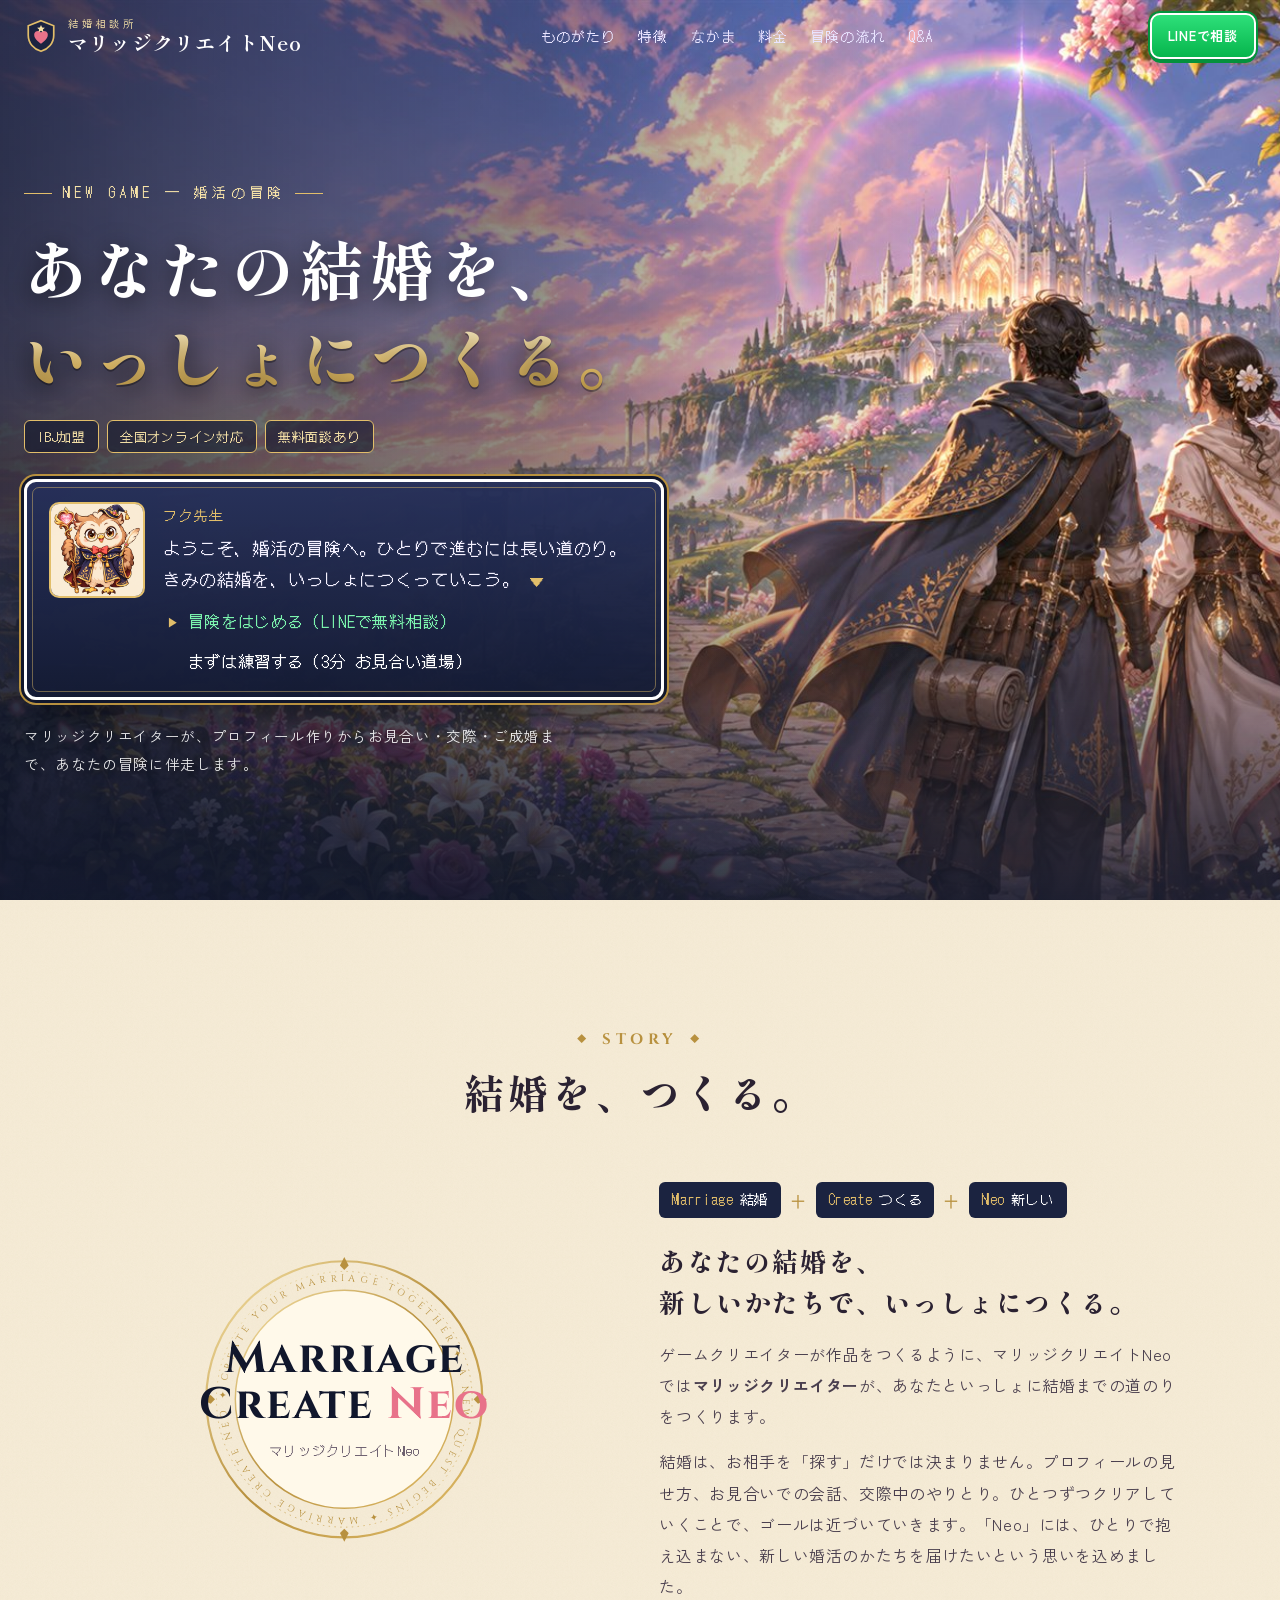
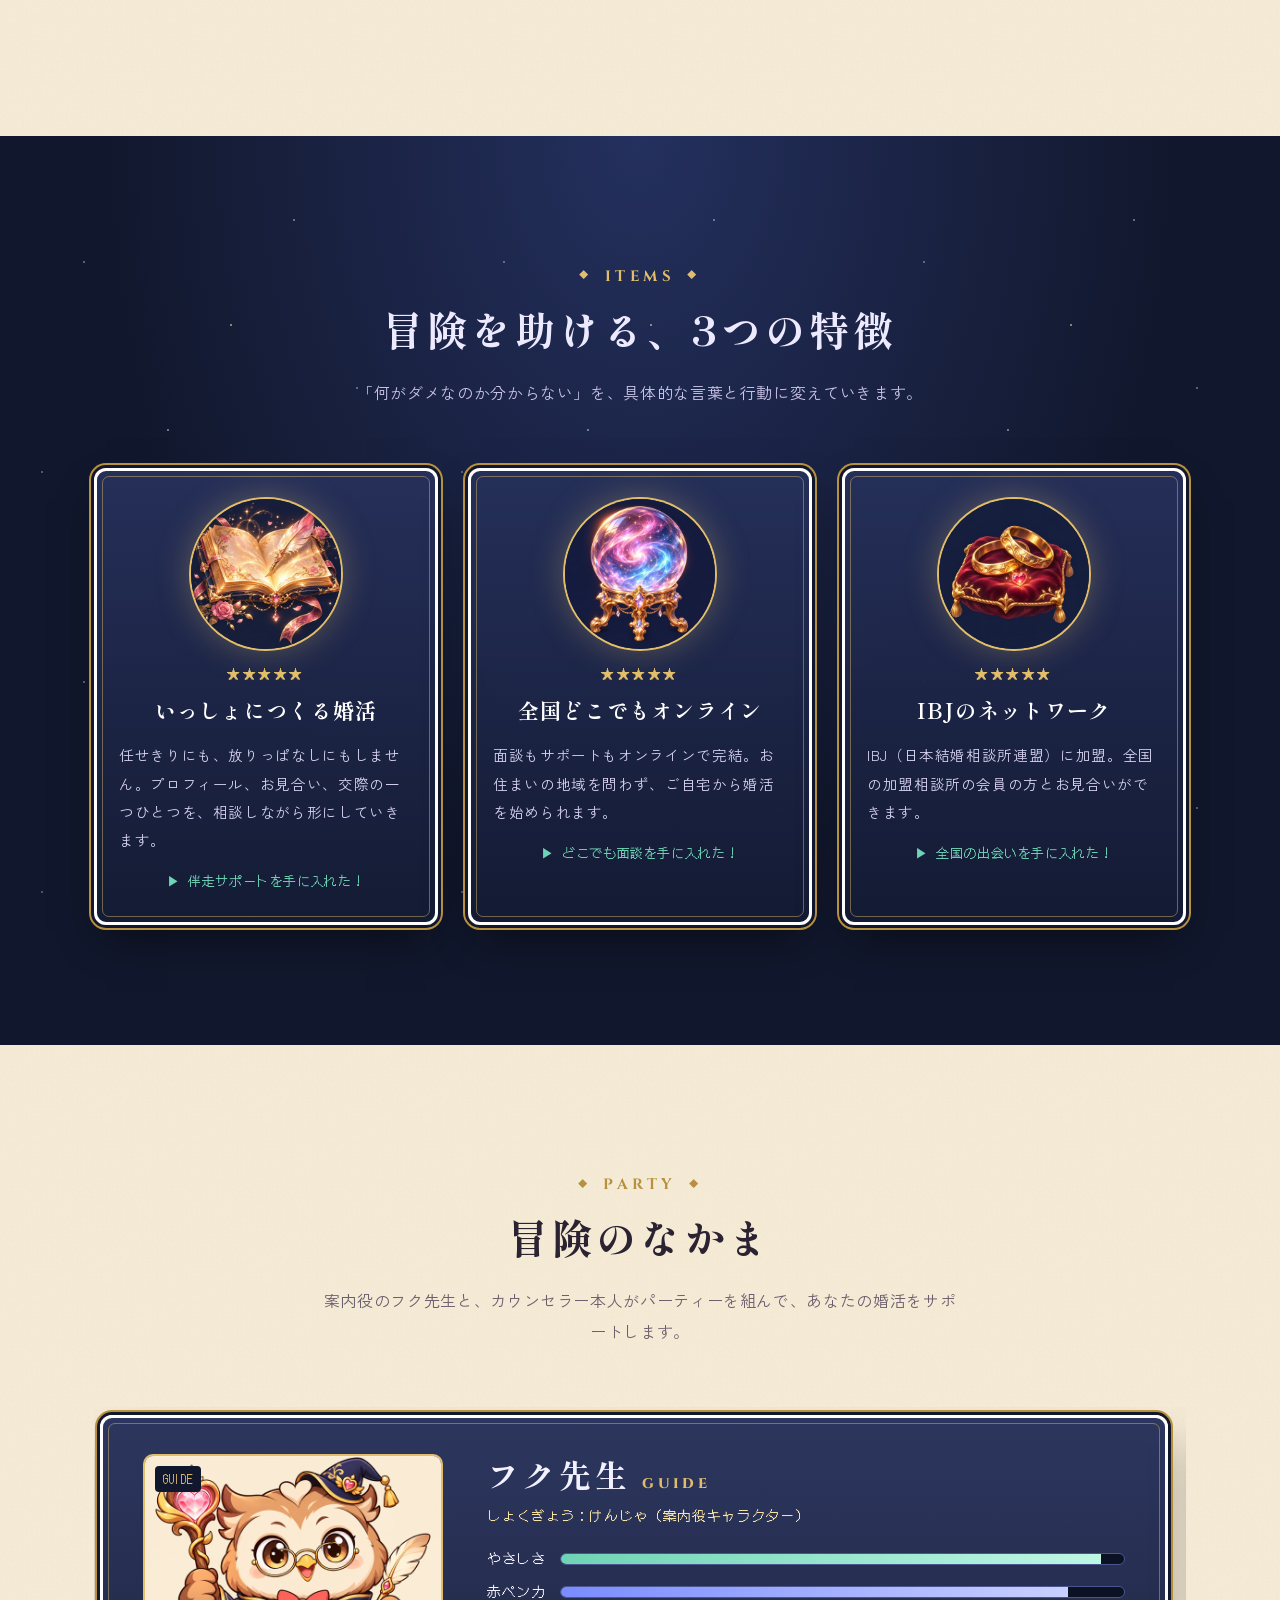
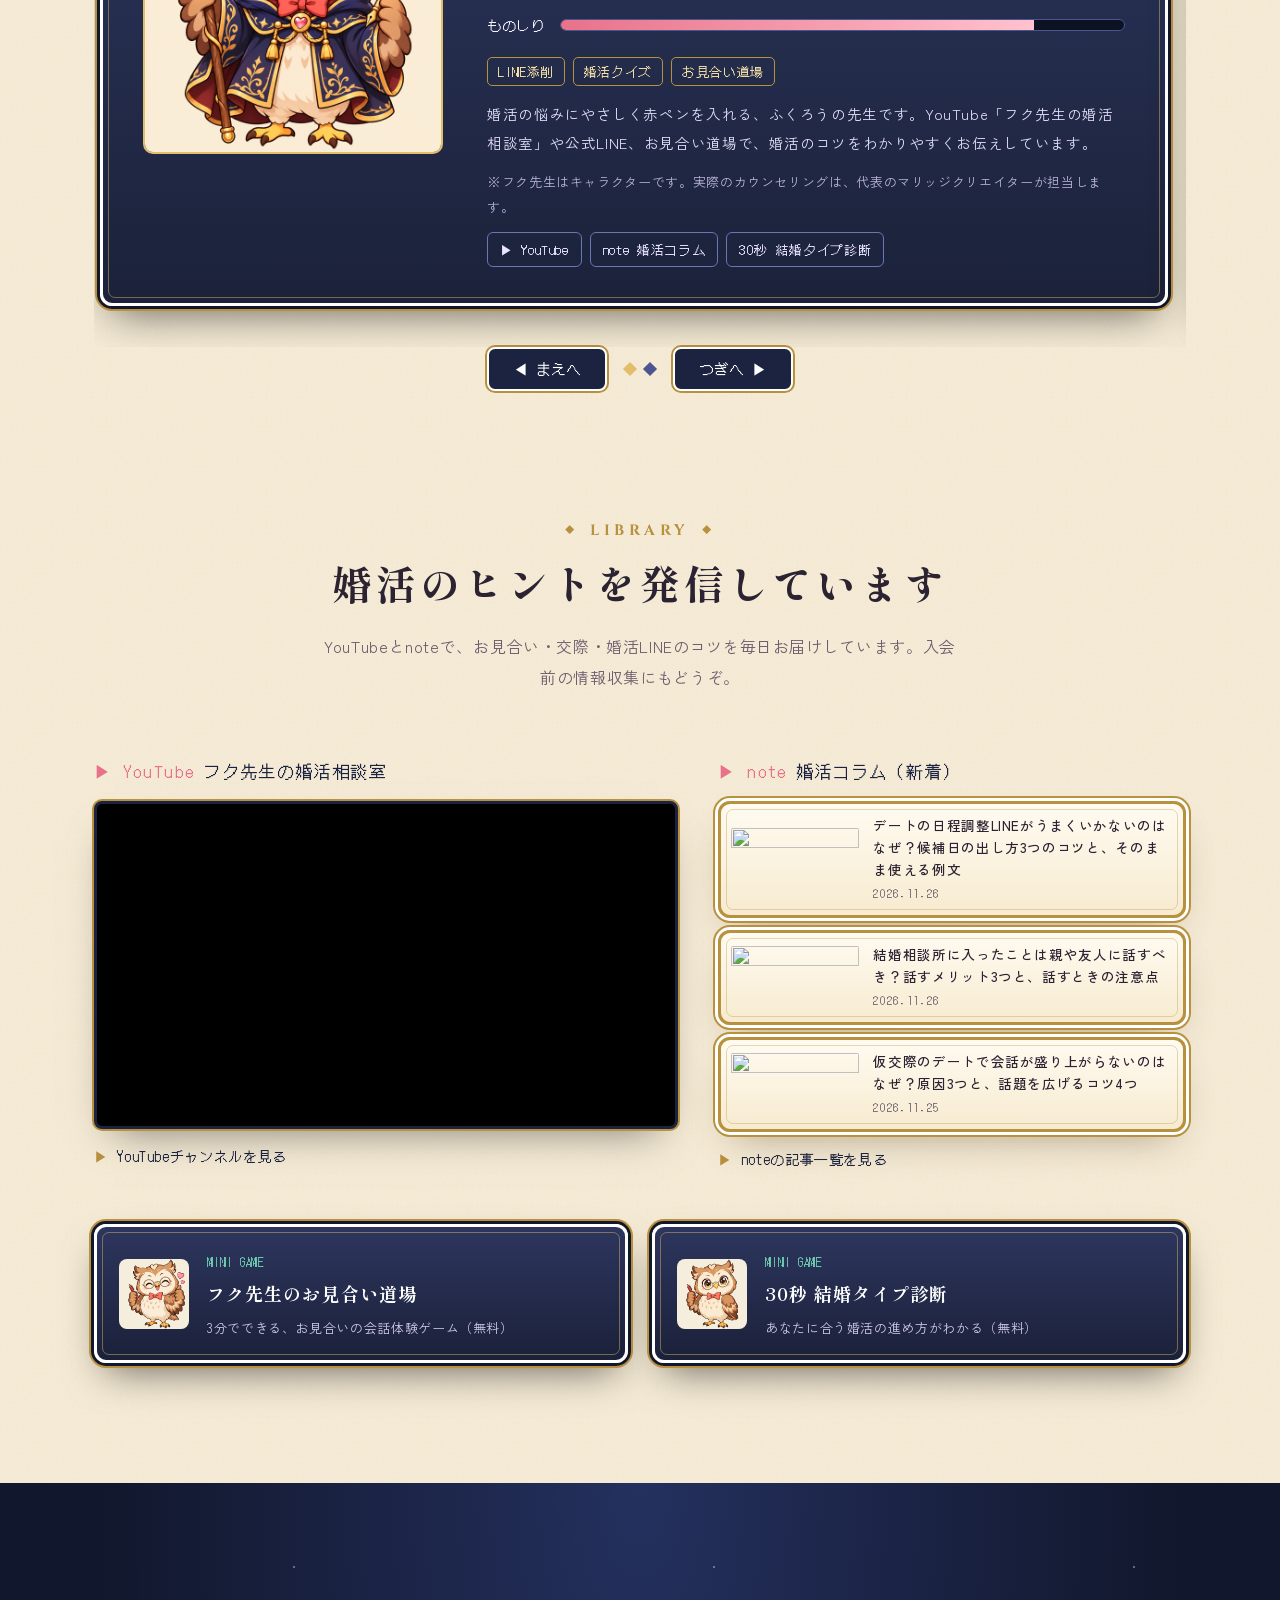
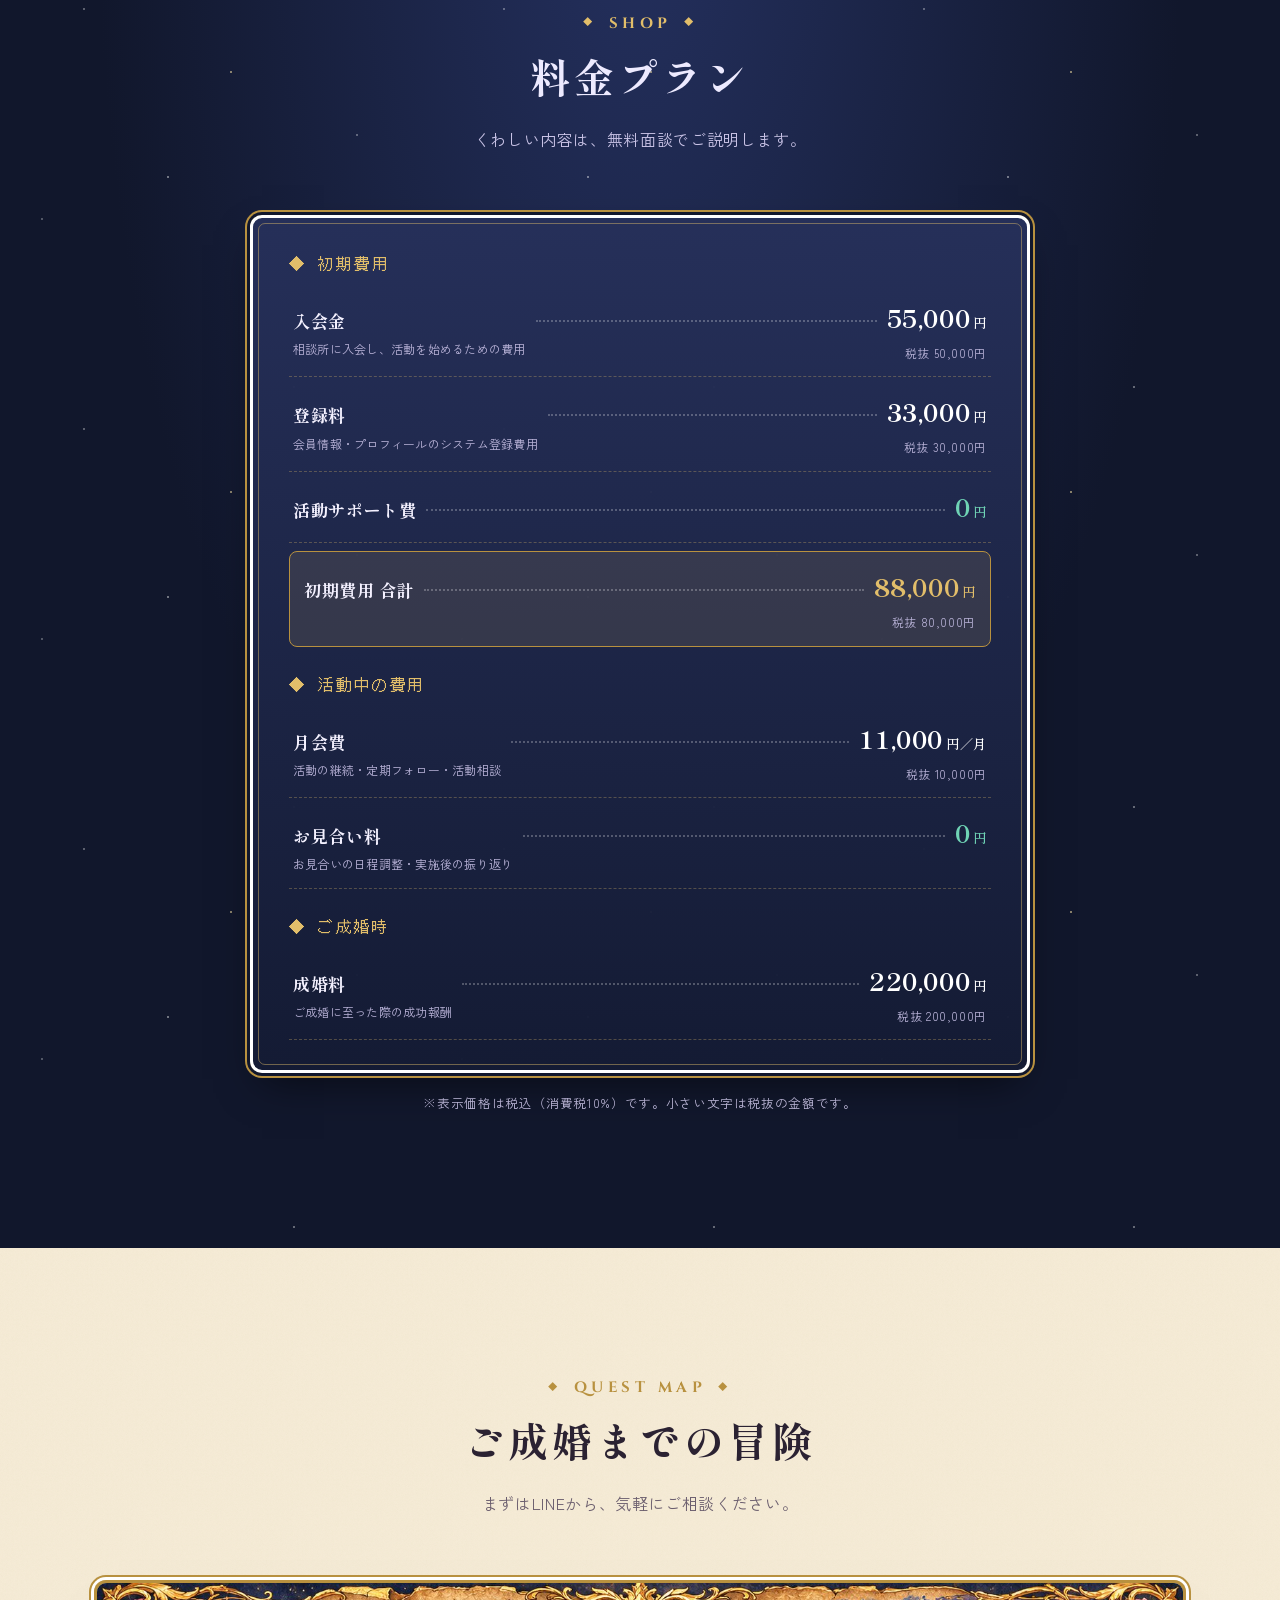
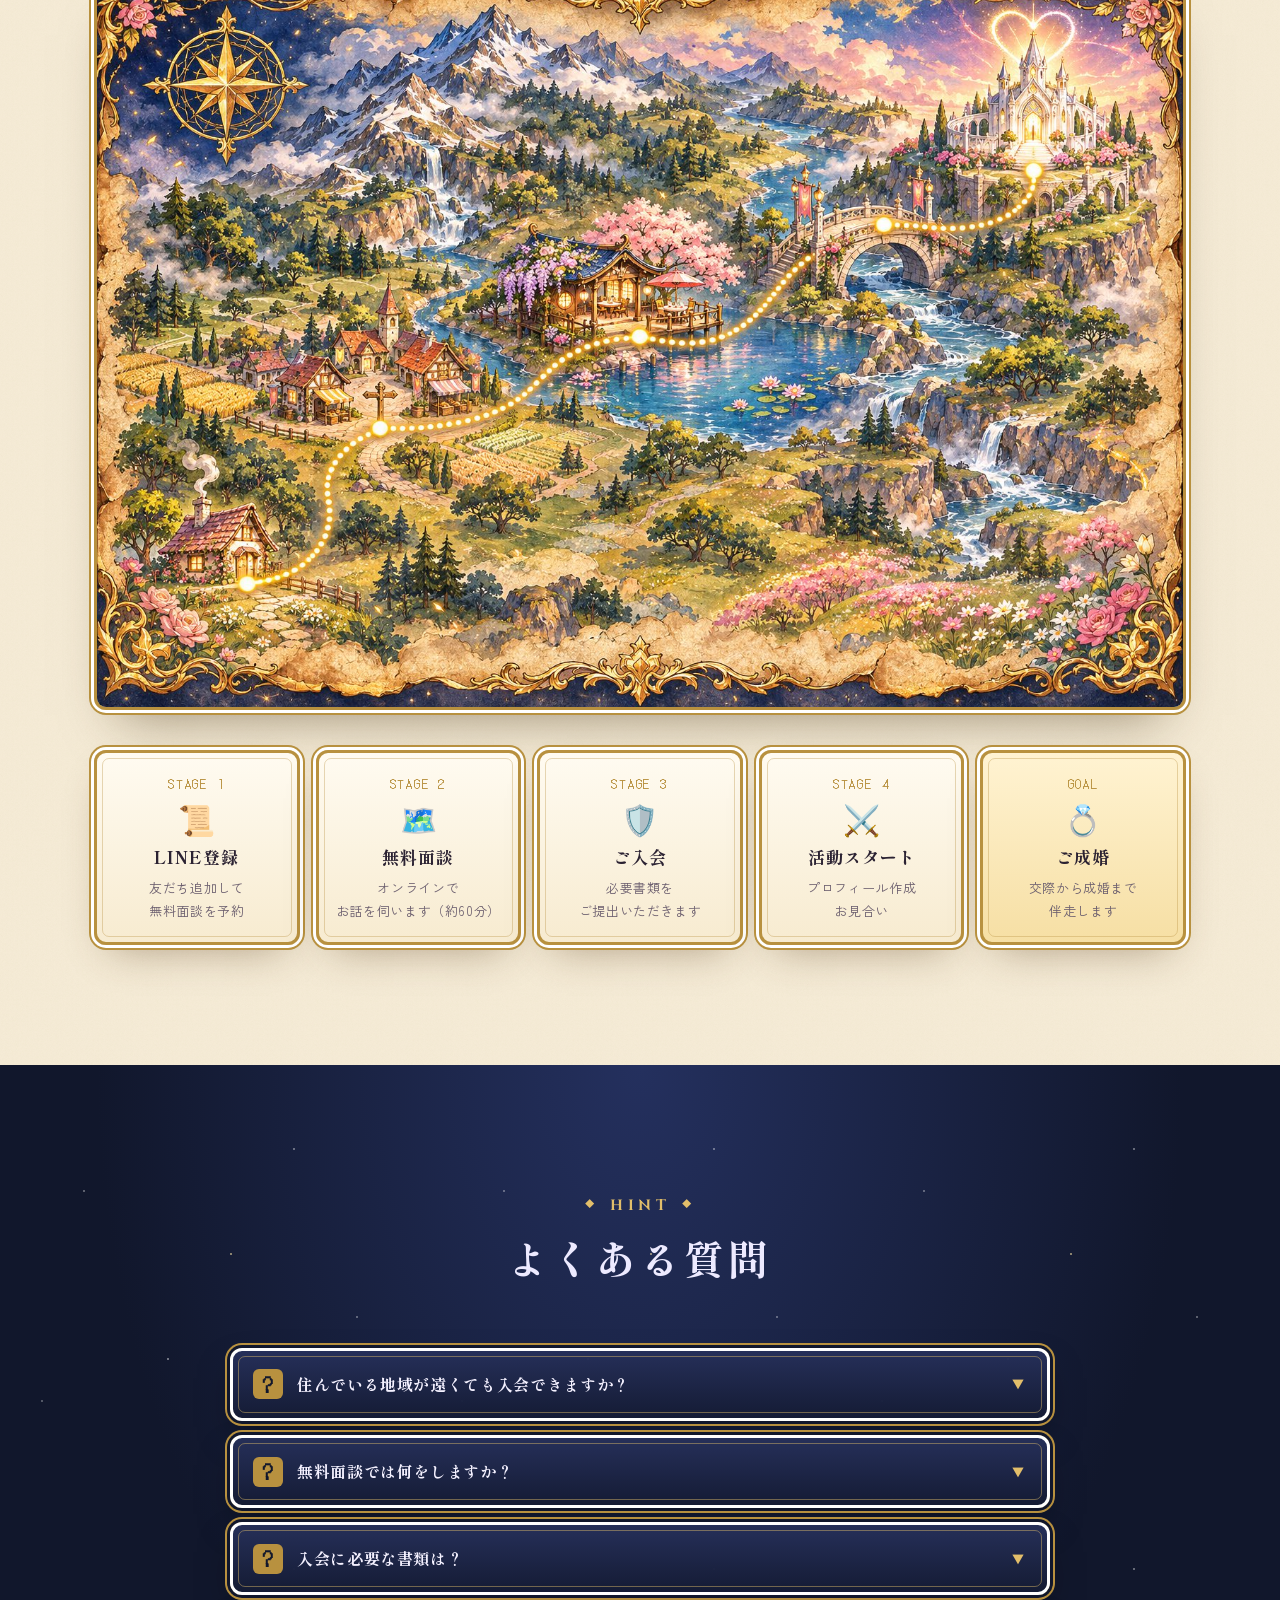
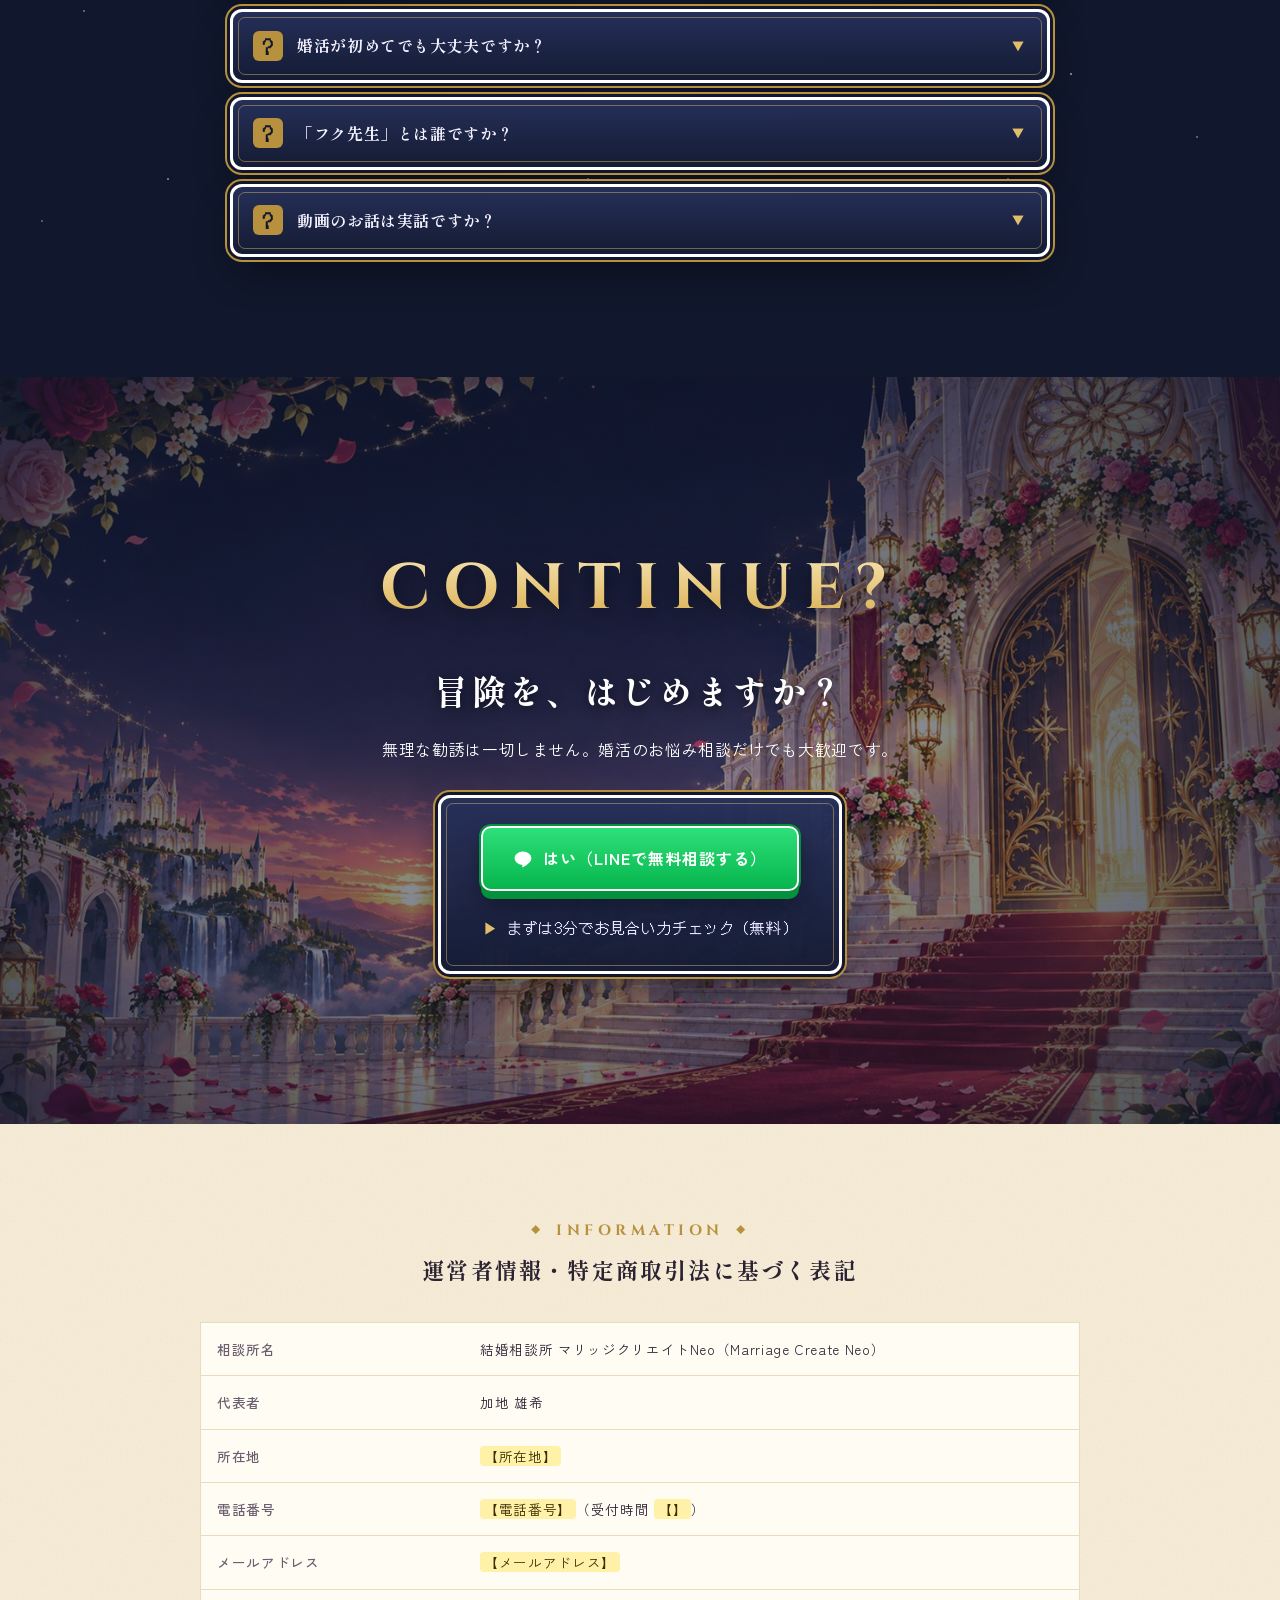
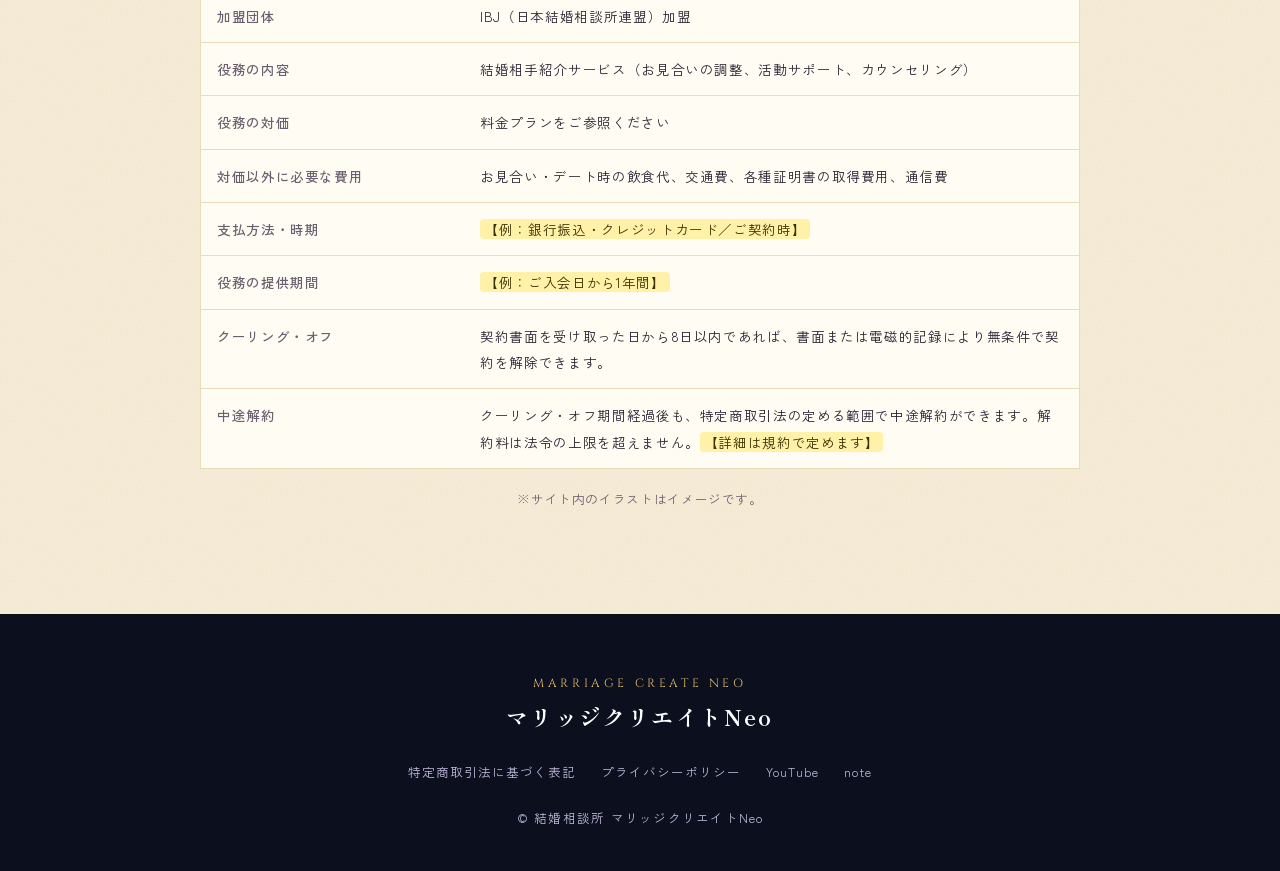
==== commit bcfe0b39: "Privacy policy, OG tags, auto note list Co-Authored-By: Claude Opus 5.5 <noreply@anthropic.com>" ====
--- a/index.html
+++ b/index.html
@@ -7,7 +7,12 @@
 <meta name="description" content="結婚相談所マリッジクリエイトNeoは、婚活を「いっしょにつくる冒険」に変えるIBJ加盟の結婚相談所です。マリッジクリエイターが、プロフィール作りからお見合い・交際・成婚まで、全国オンラインで伴走します。">
 <meta property="og:title" content="結婚相談所 マリッジクリエイトNeo">
 <meta property="og:description" content="あなたの結婚を、いっしょにつくる。IBJ加盟・全国オンライン対応の結婚相談所です。">
-<meta property="og:image" content="img/rpg/hero.jpg">
+<meta property="og:type" content="website">
+<meta property="og:url" content="https://hudetaro.github.io/marriage-studio/">
+<meta property="og:site_name" content="結婚相談所 マリッジクリエイトNeo">
+<meta property="og:image" content="https://hudetaro.github.io/marriage-studio/img/rpg/hero.jpg">
+<meta name="twitter:card" content="summary_large_image">
+<link rel="icon" href="img/rpg/fuku_sage.png">
 <link rel="preconnect" href="https://fonts.googleapis.com">
 <link rel="preconnect" href="https://fonts.gstatic.com" crossorigin>
 <link href="https://fonts.googleapis.com/css2?family=Cinzel:wght@500;700&family=DotGothic16&family=Shippori+Mincho:wght@600;700;800&family=Zen+Kaku+Gothic+New:wght@400;500;700&display=swap" rel="stylesheet">
@@ -405,7 +410,7 @@
         </div>
         <div class="rv d1">
           <h3><b>▶ note</b>婚活コラム（新着）</h3>
-          <div class="notes">
+          <div class="notes" id="notes">
             <a class="win light ncard" href="https://note.com/kekkon_fuku/n/n30c4bc3fb62e" target="_blank" rel="noopener"><img src="https://assets.st-note.com/production/uploads/images/335449647/rectangle_large_type_2_22cd4d6edeadff3ef0fb60fed53a0ace.png?width=400" alt=""><div><b>結婚相談所に入ったことは親や友人に話すべき？話すメリット3つと、話すときの注意点</b><small>2026.11.26</small></div></a>
             <a class="win light ncard" href="https://note.com/kekkon_fuku/n/n3ae7968601af" target="_blank" rel="noopener"><img src="https://assets.st-note.com/production/uploads/images/335449445/rectangle_large_type_2_e1a8f89693b2e25351fbfacbb763a24d.png?width=400" alt=""><div><b>仮交際のデートで会話が盛り上がらないのはなぜ？原因3つと、話題を広げるコツ4つ</b><small>2026.11.25</small></div></a>
             <a class="win light ncard" href="https://note.com/kekkon_fuku/n/naecdef6d37e3" target="_blank" rel="noopener"><img src="https://assets.st-note.com/production/uploads/images/335449199/rectangle_large_type_2_42712dcc2999ddefc40a138d469ff52c.png?width=400" alt=""><div><b>婚活LINEで仕事の愚痴やネガティブな話はしていい？印象が下がる書き方3つと、やわらかい言いかえ例</b><small>2026.11.25</small></div></a>
@@ -514,7 +519,7 @@
   <div class="flogo"><small>MARRIAGE CREATE NEO</small><b>マリッジクリエイトNeo</b></div>
   <nav>
     <a href="#legal">特定商取引法に基づく表記</a>
-    <a href="#">プライバシーポリシー</a>
+    <a href="privacy.html">プライバシーポリシー</a>
     <a href="https://www.youtube.com/channel/UClz9nCXALjZfVts4ga1Dc_Q" target="_blank" rel="noopener">YouTube</a>
     <a href="https://note.com/kekkon_fuku" target="_blank" rel="noopener">note</a>
   </nav>
@@ -545,6 +550,11 @@
 const go=d=>{const i=Math.max(0,Math.min(sl.length-1,cur()+d));csT.scrollTo({left:sl[i].offsetLeft-sl[0].offsetLeft,behavior:'smooth'})};
 document.querySelectorAll('.cs-btn').forEach(b=>b.onclick=()=>go(+b.dataset.d));
 csT.addEventListener('scroll',()=>{const i=cur();csD.forEach((e,j)=>e.classList.toggle('on',i===j))},{passive:true});}
+
+/* noteの新着（notes.json は毎日自動で更新） */
+fetch('notes.json',{cache:'no-cache'}).then(r=>r.ok?r.json():null).then(a=>{if(!a||!a.length)return;
+const esc=t=>t.replace(/[&<>"]/g,c=>({'&':'&amp;','<':'&lt;','>':'&gt;','"':'&quot;'}[c]));
+document.getElementById('notes').innerHTML=a.map(n=>`<a class="win light ncard" href="${esc(n.url)}" target="_blank" rel="noopener"><img src="${esc(n.thumb)}" alt=""><div><b>${esc(n.title)}</b><small>${esc(n.date)}</small></div></a>`).join('')}).catch(()=>{});
 </script>
 </body>
 </html>
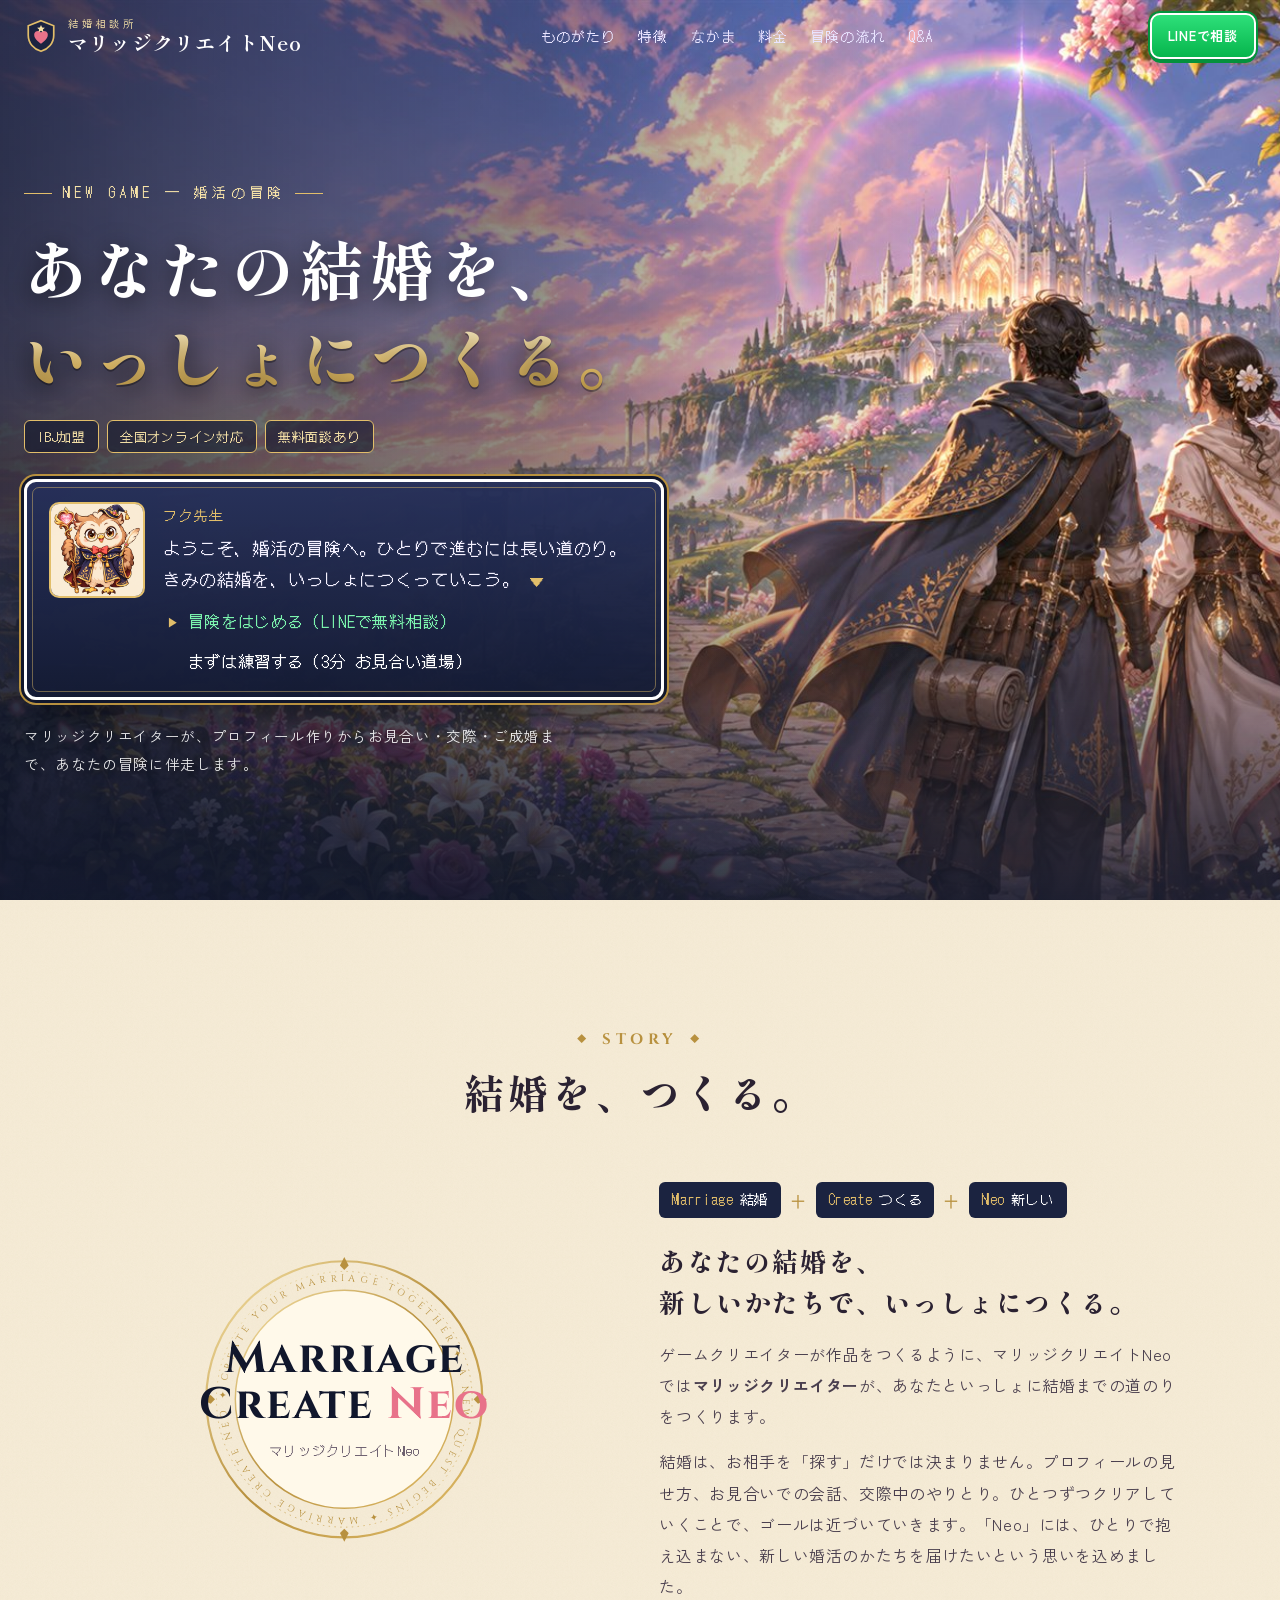
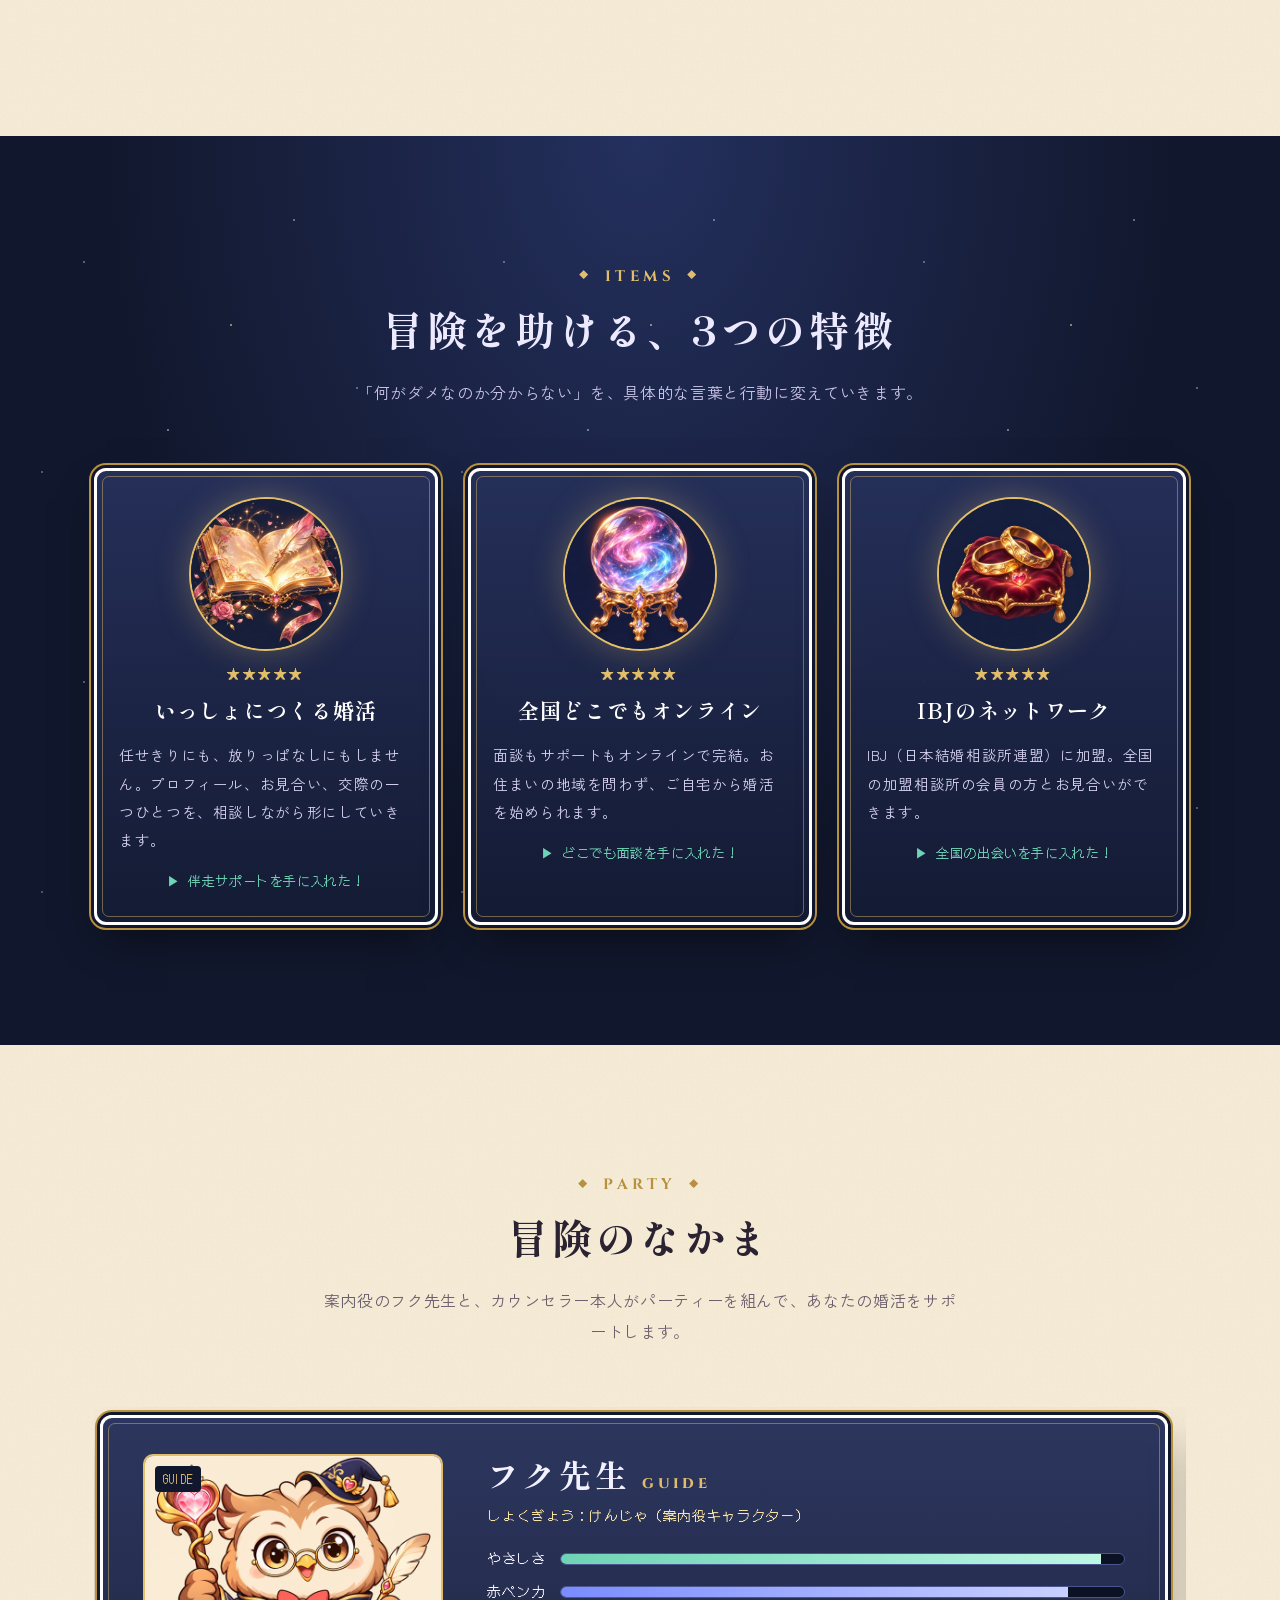
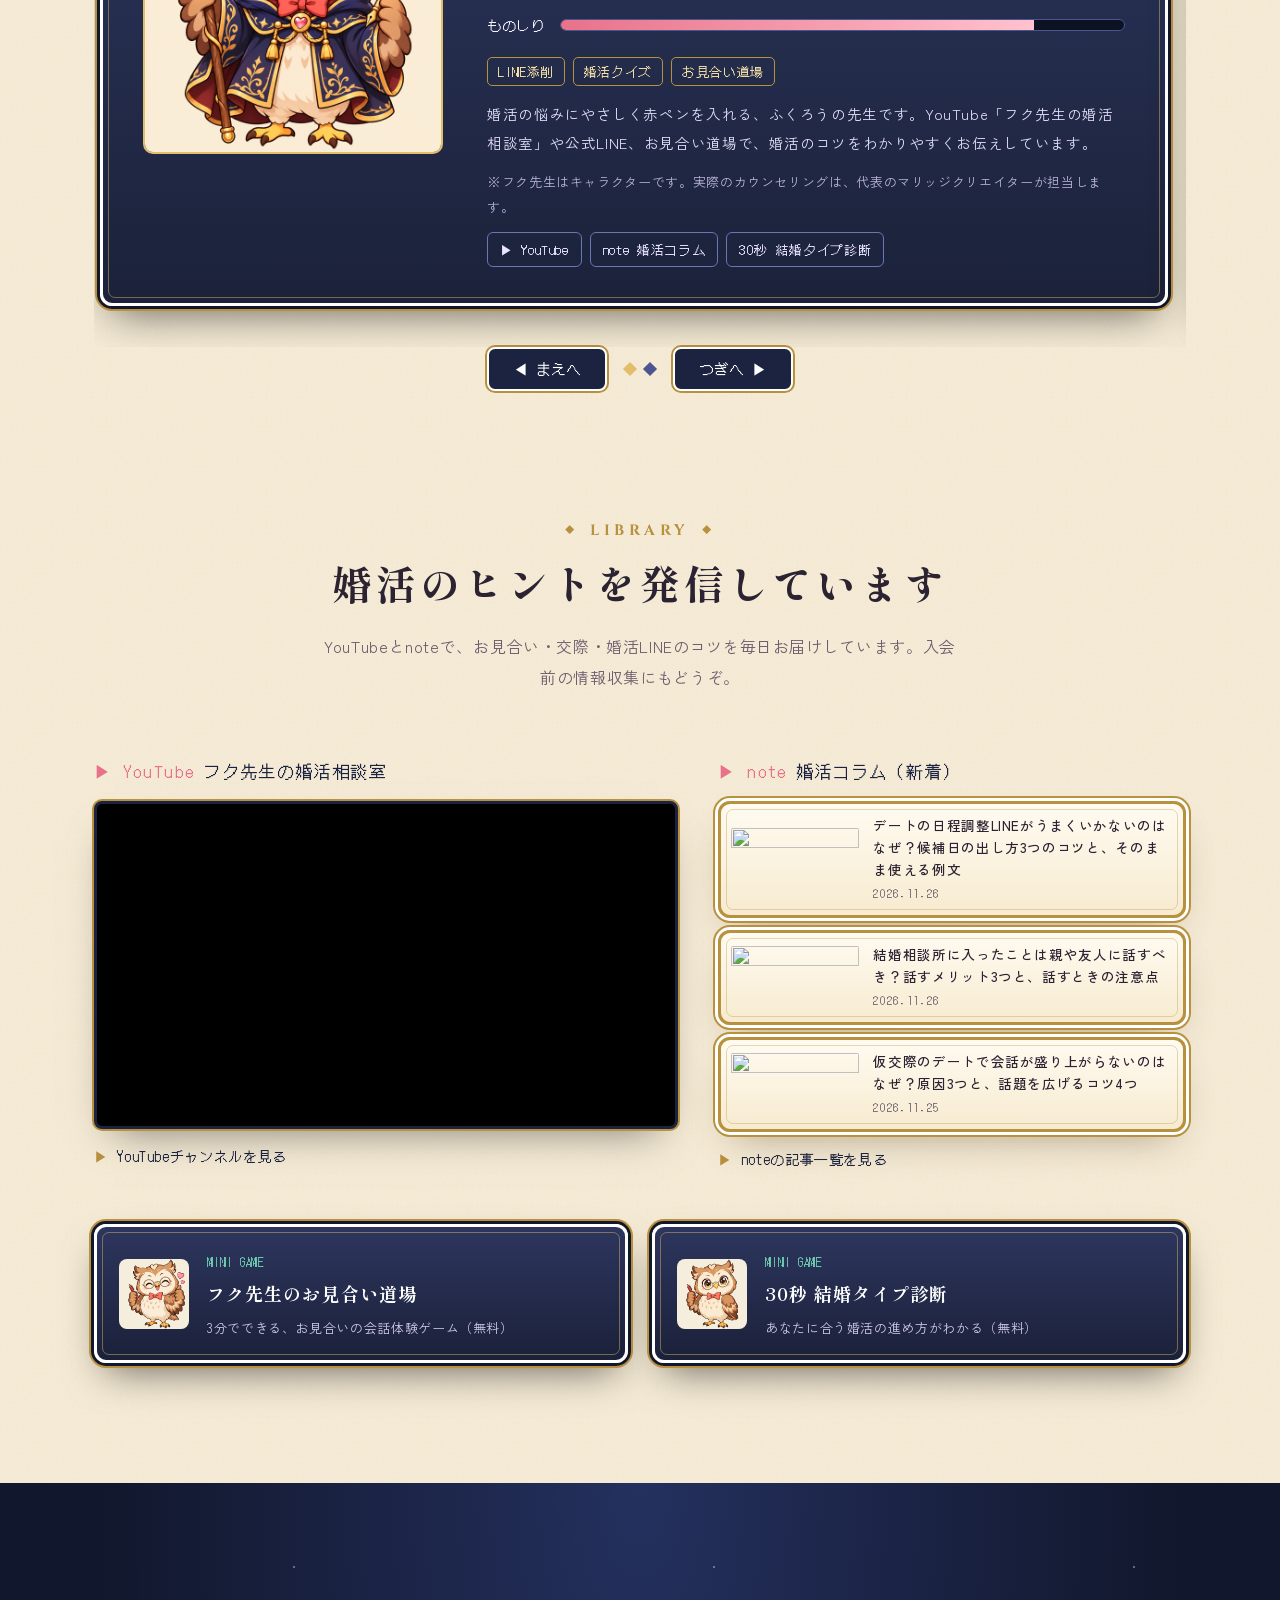
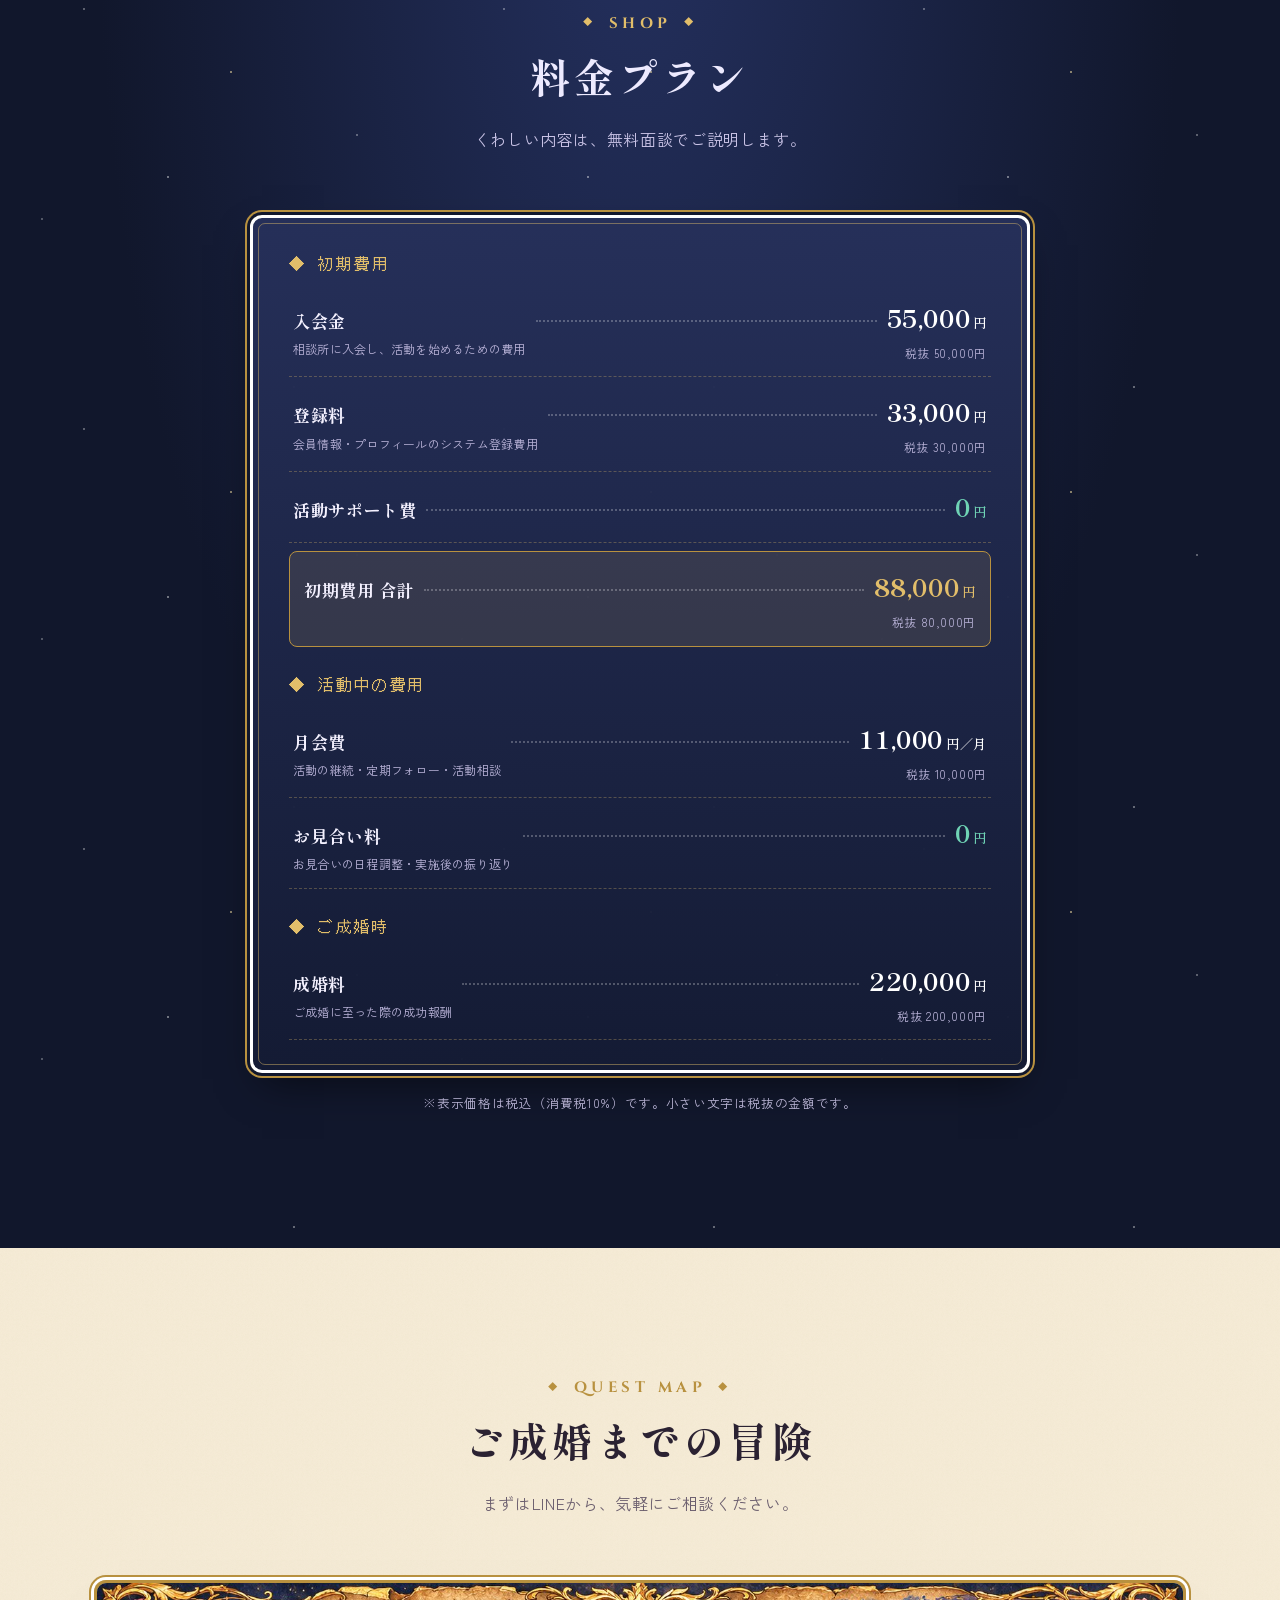
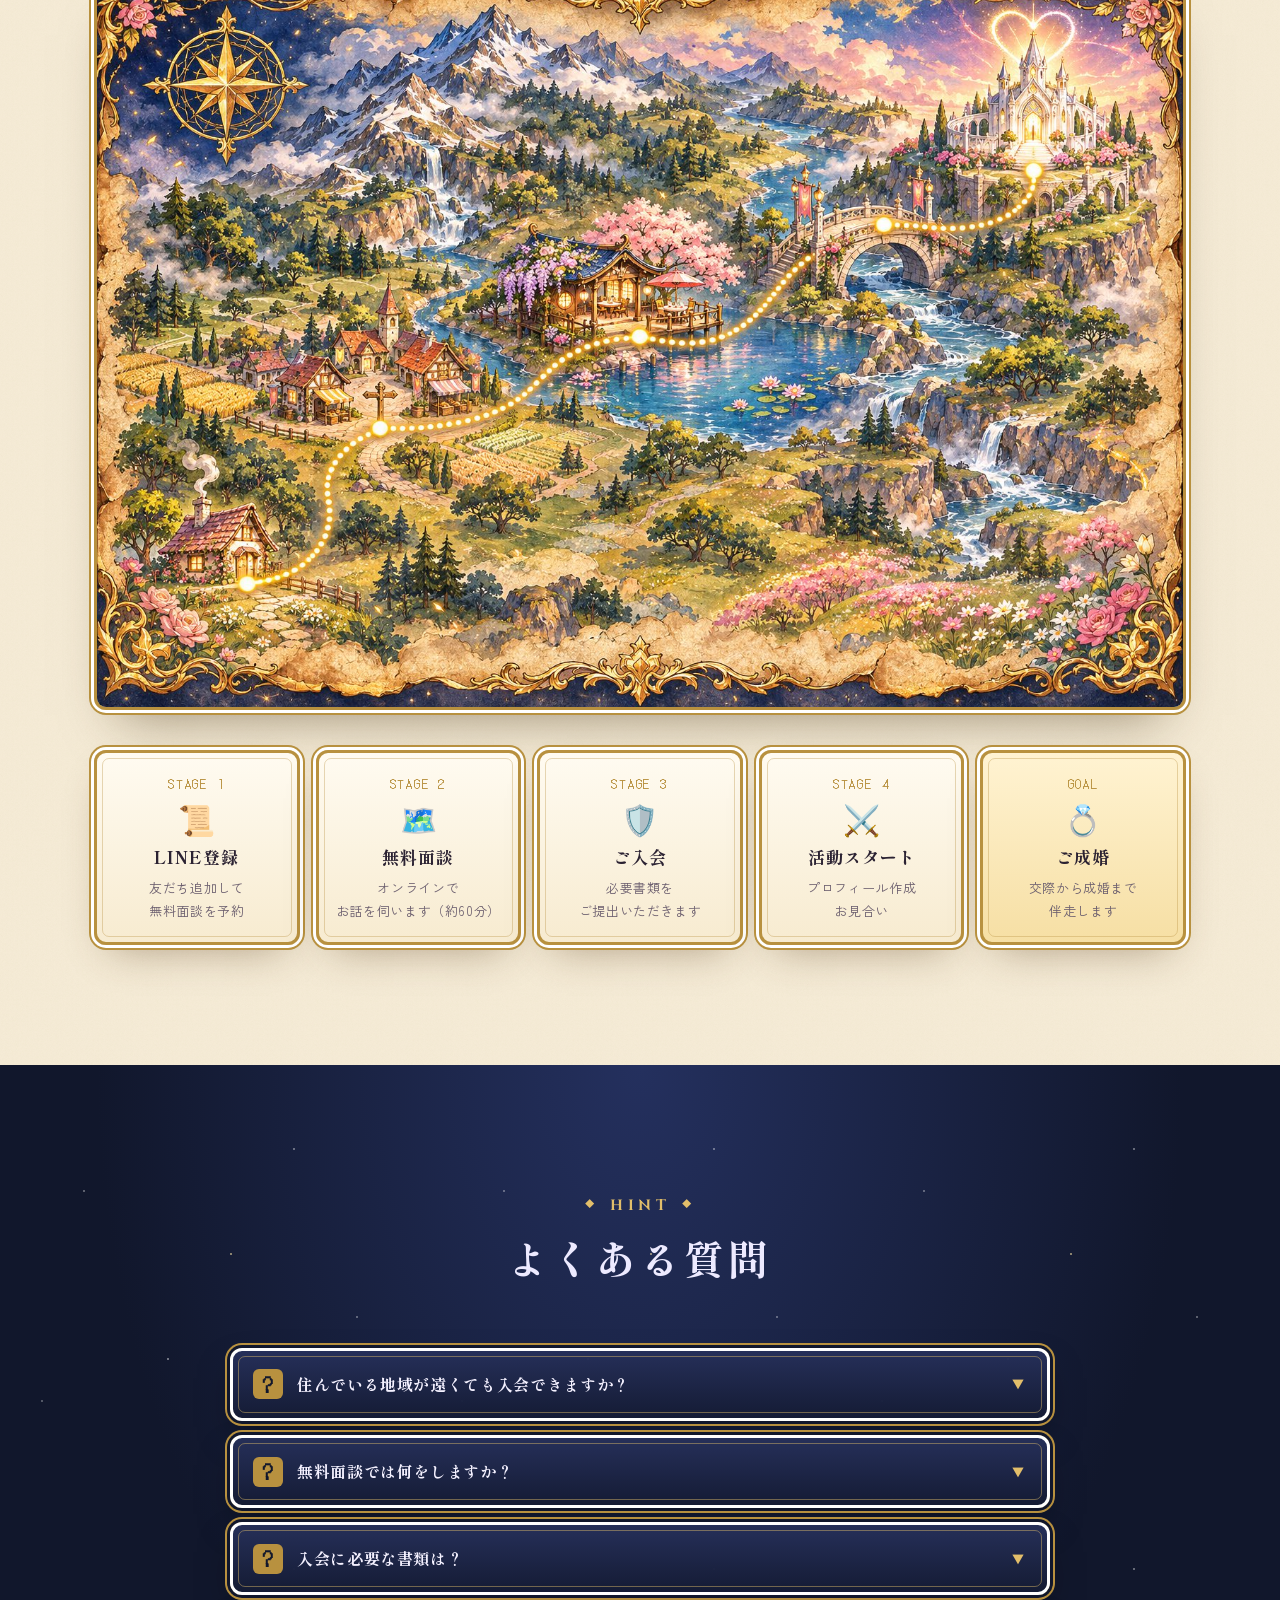
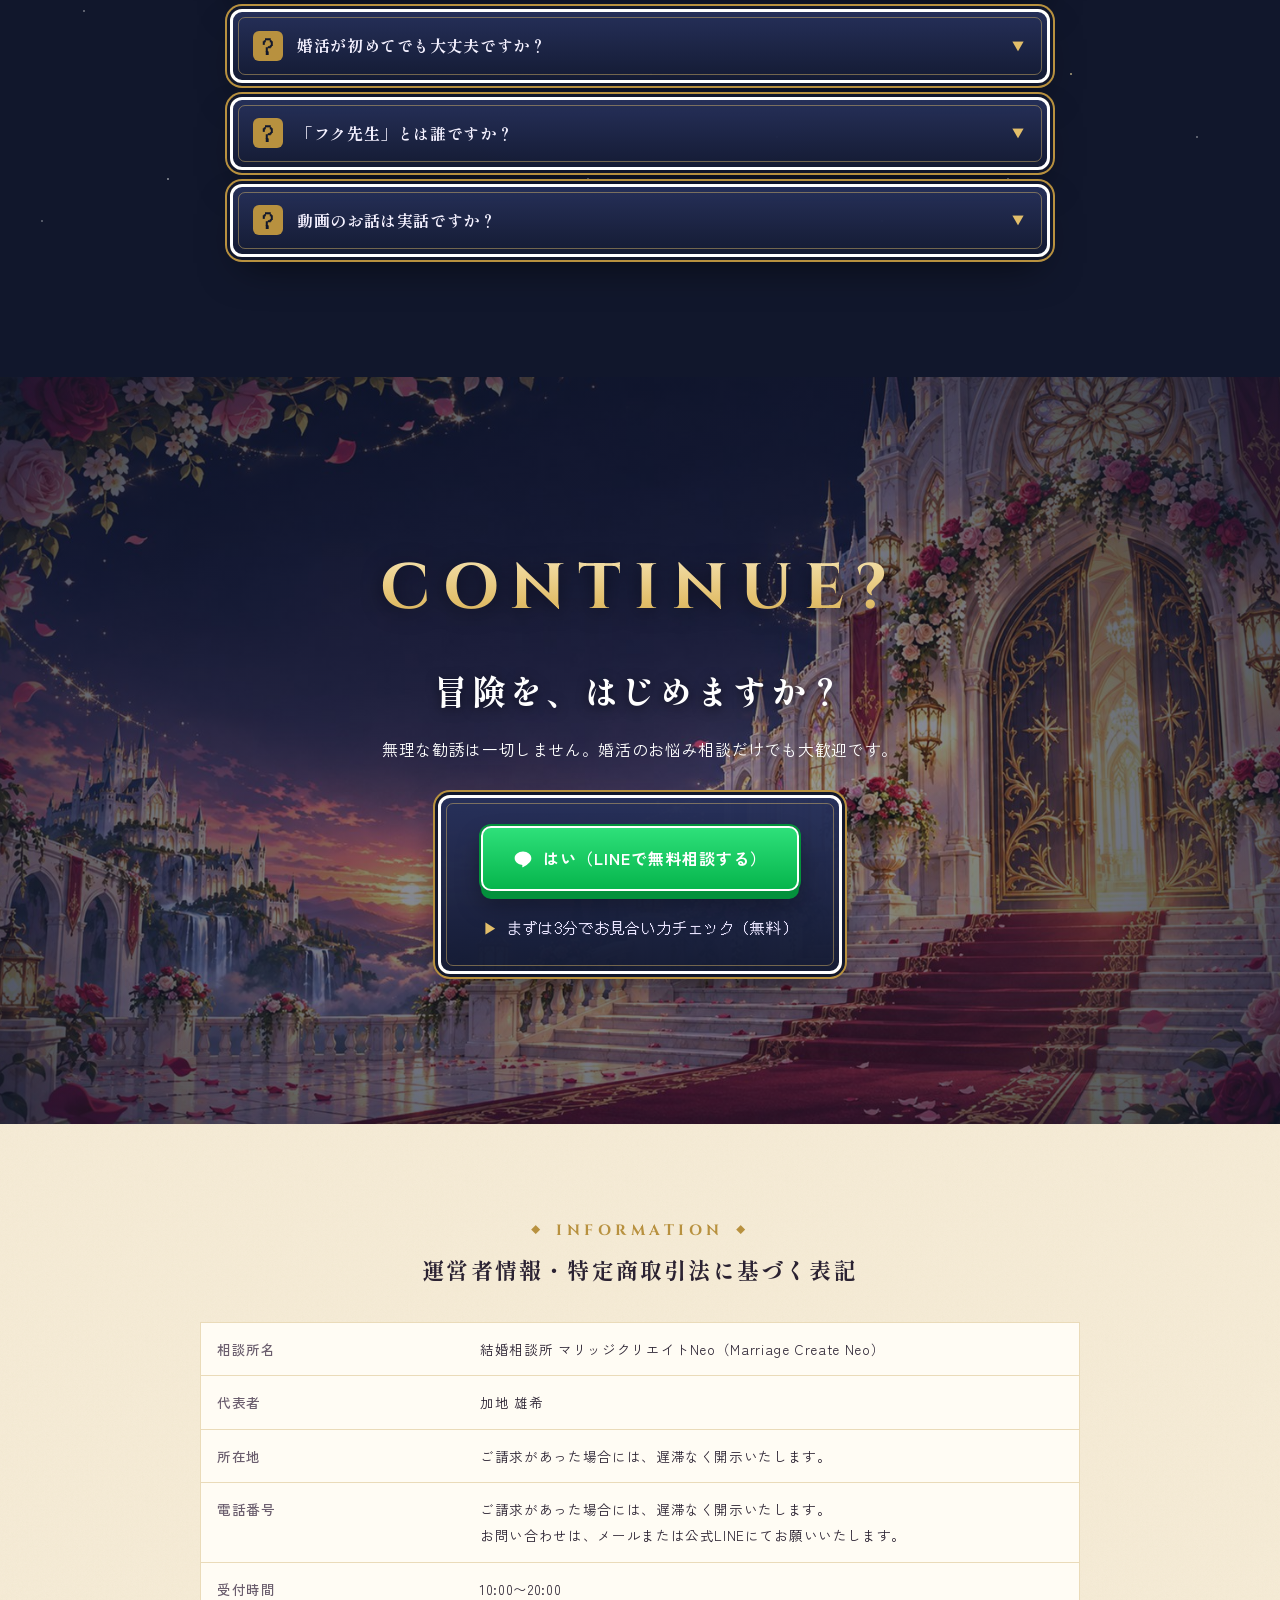
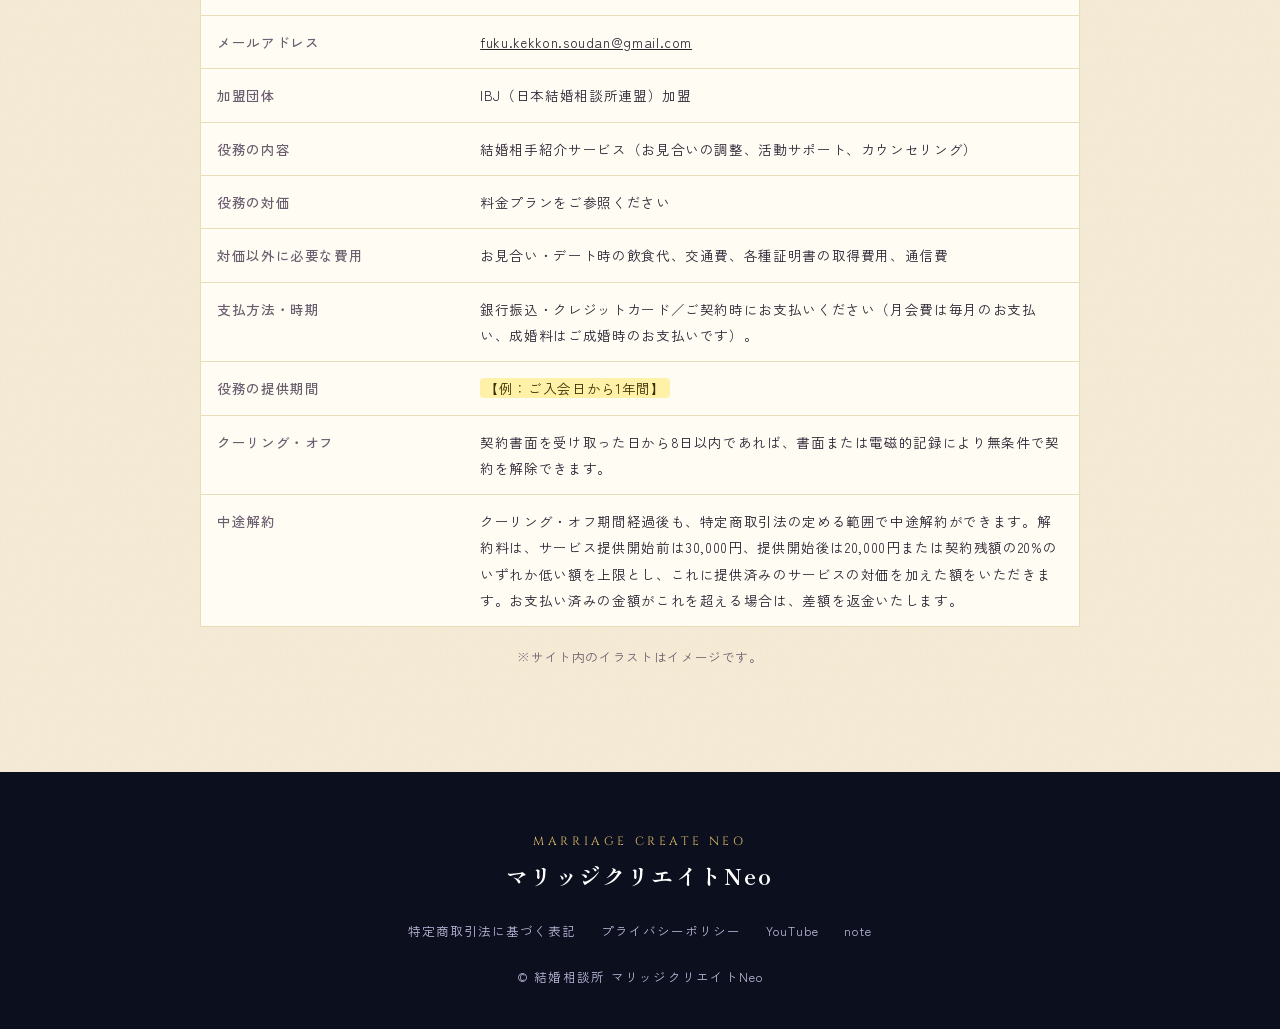
==== commit 21c66c5f: "Fill legal info Co-Authored-By: Claude Opus 5.5 <noreply@anthropic.com>" ====
--- a/index.html
+++ b/index.html
@@ -498,17 +498,18 @@
       <table>
         <tr><th>相談所名</th><td>結婚相談所 マリッジクリエイトNeo（Marriage Create Neo）</td></tr>
         <tr><th>代表者</th><td>加地 雄希</td></tr>
-        <tr><th>所在地</th><td><span class="tbd">【所在地】</span></td></tr>
-        <tr><th>電話番号</th><td><span class="tbd">【電話番号】</span>（受付時間 <span class="tbd">【】</span>）</td></tr>
-        <tr><th>メールアドレス</th><td><span class="tbd">【メールアドレス】</span></td></tr>
+        <tr><th>所在地</th><td>ご請求があった場合には、遅滞なく開示いたします。</td></tr>
+        <tr><th>電話番号</th><td>ご請求があった場合には、遅滞なく開示いたします。<br>お問い合わせは、メールまたは公式LINEにてお願いいたします。</td></tr>
+        <tr><th>受付時間</th><td>10:00〜20:00</td></tr>
+        <tr><th>メールアドレス</th><td><a href="mailto:fuku.kekkon.soudan@gmail.com">fuku.kekkon.soudan@gmail.com</a></td></tr>
         <tr><th>加盟団体</th><td>IBJ（日本結婚相談所連盟）加盟</td></tr>
         <tr><th>役務の内容</th><td>結婚相手紹介サービス（お見合いの調整、活動サポート、カウンセリング）</td></tr>
         <tr><th>役務の対価</th><td>料金プランをご参照ください</td></tr>
         <tr><th>対価以外に必要な費用</th><td>お見合い・デート時の飲食代、交通費、各種証明書の取得費用、通信費</td></tr>
-        <tr><th>支払方法・時期</th><td><span class="tbd">【例：銀行振込・クレジットカード／ご契約時】</span></td></tr>
+        <tr><th>支払方法・時期</th><td>銀行振込・クレジットカード／ご契約時にお支払いください（月会費は毎月のお支払い、成婚料はご成婚時のお支払いです）。</td></tr>
         <tr><th>役務の提供期間</th><td><span class="tbd">【例：ご入会日から1年間】</span></td></tr>
         <tr><th>クーリング・オフ</th><td>契約書面を受け取った日から8日以内であれば、書面または電磁的記録により無条件で契約を解除できます。</td></tr>
-        <tr><th>中途解約</th><td>クーリング・オフ期間経過後も、特定商取引法の定める範囲で中途解約ができます。解約料は法令の上限を超えません。<span class="tbd">【詳細は規約で定めます】</span></td></tr>
+        <tr><th>中途解約</th><td>クーリング・オフ期間経過後も、特定商取引法の定める範囲で中途解約ができます。解約料は、サービス提供開始前は30,000円、提供開始後は20,000円または契約残額の20%のいずれか低い額を上限とし、これに提供済みのサービスの対価を加えた額をいただきます。お支払い済みの金額がこれを超える場合は、差額を返金いたします。</td></tr>
       </table>
       <p class="note">※サイト内のイラストはイメージです。</p>
     </div>
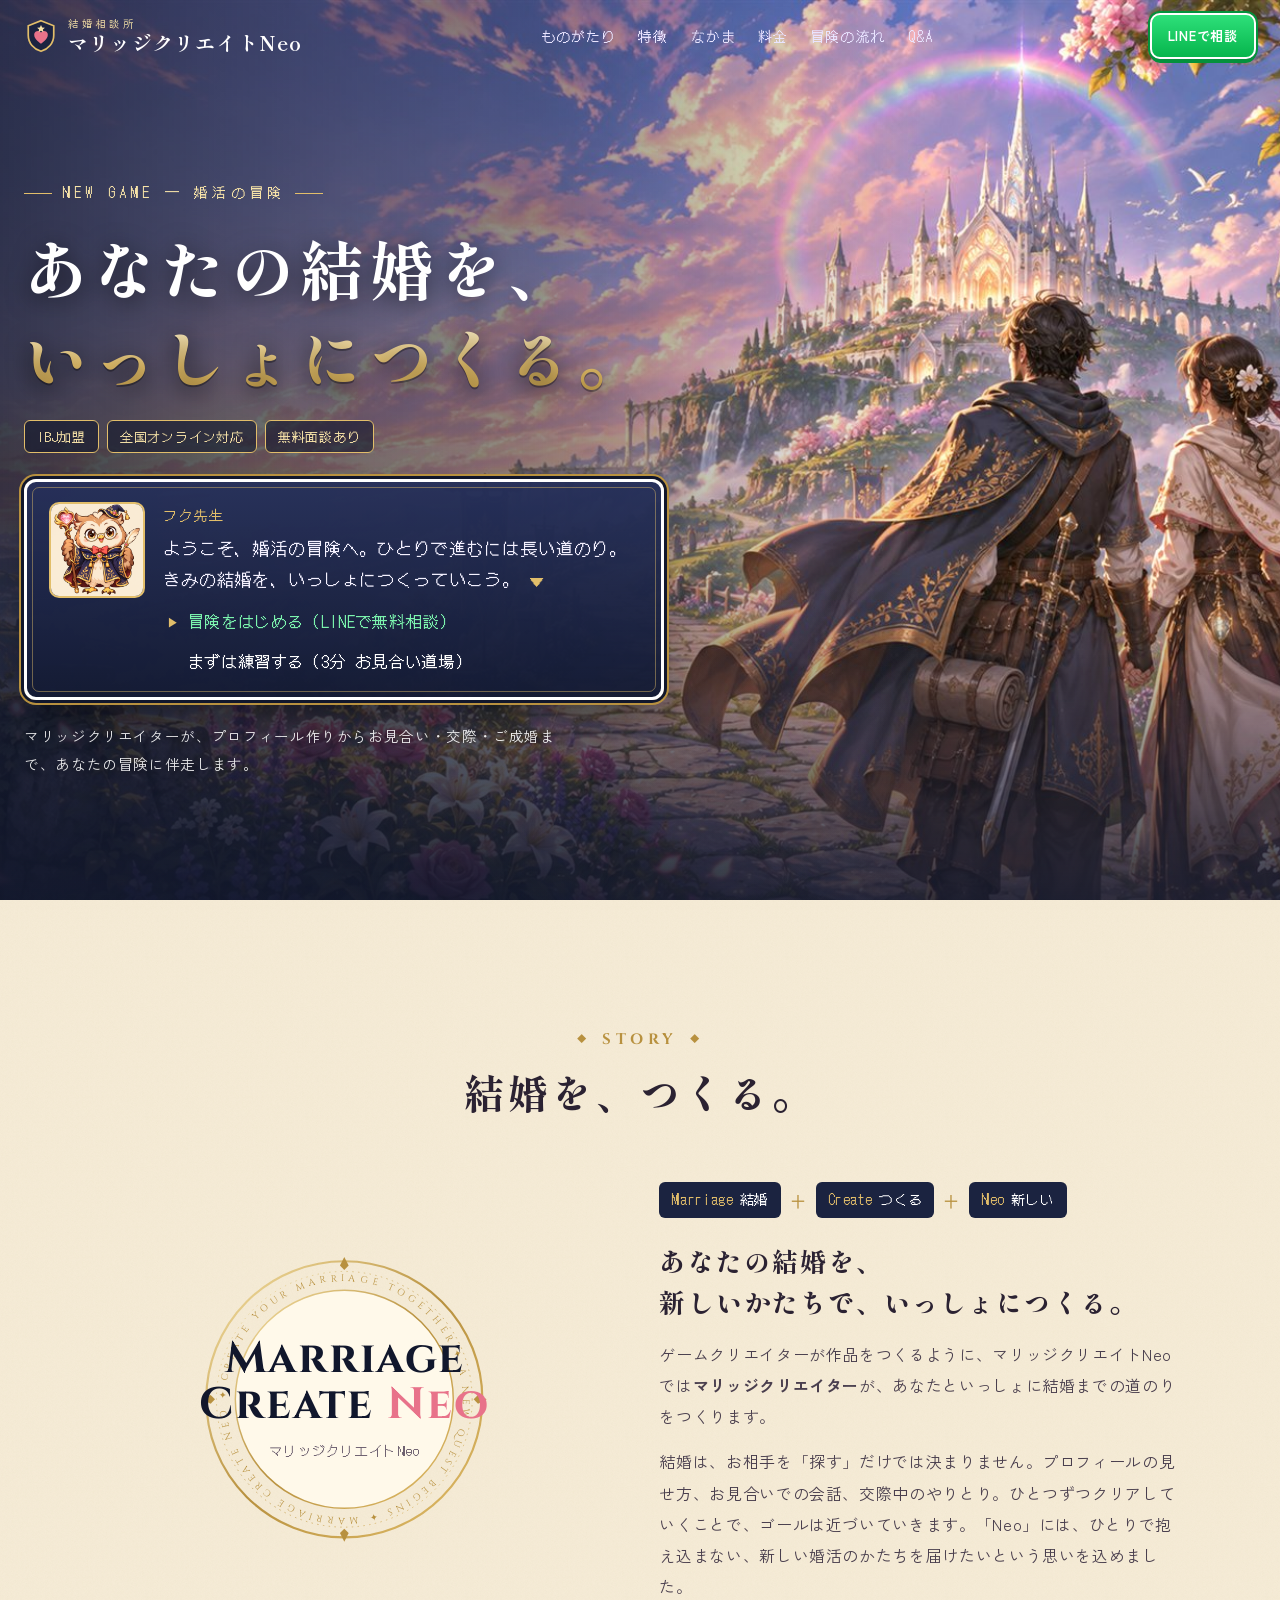
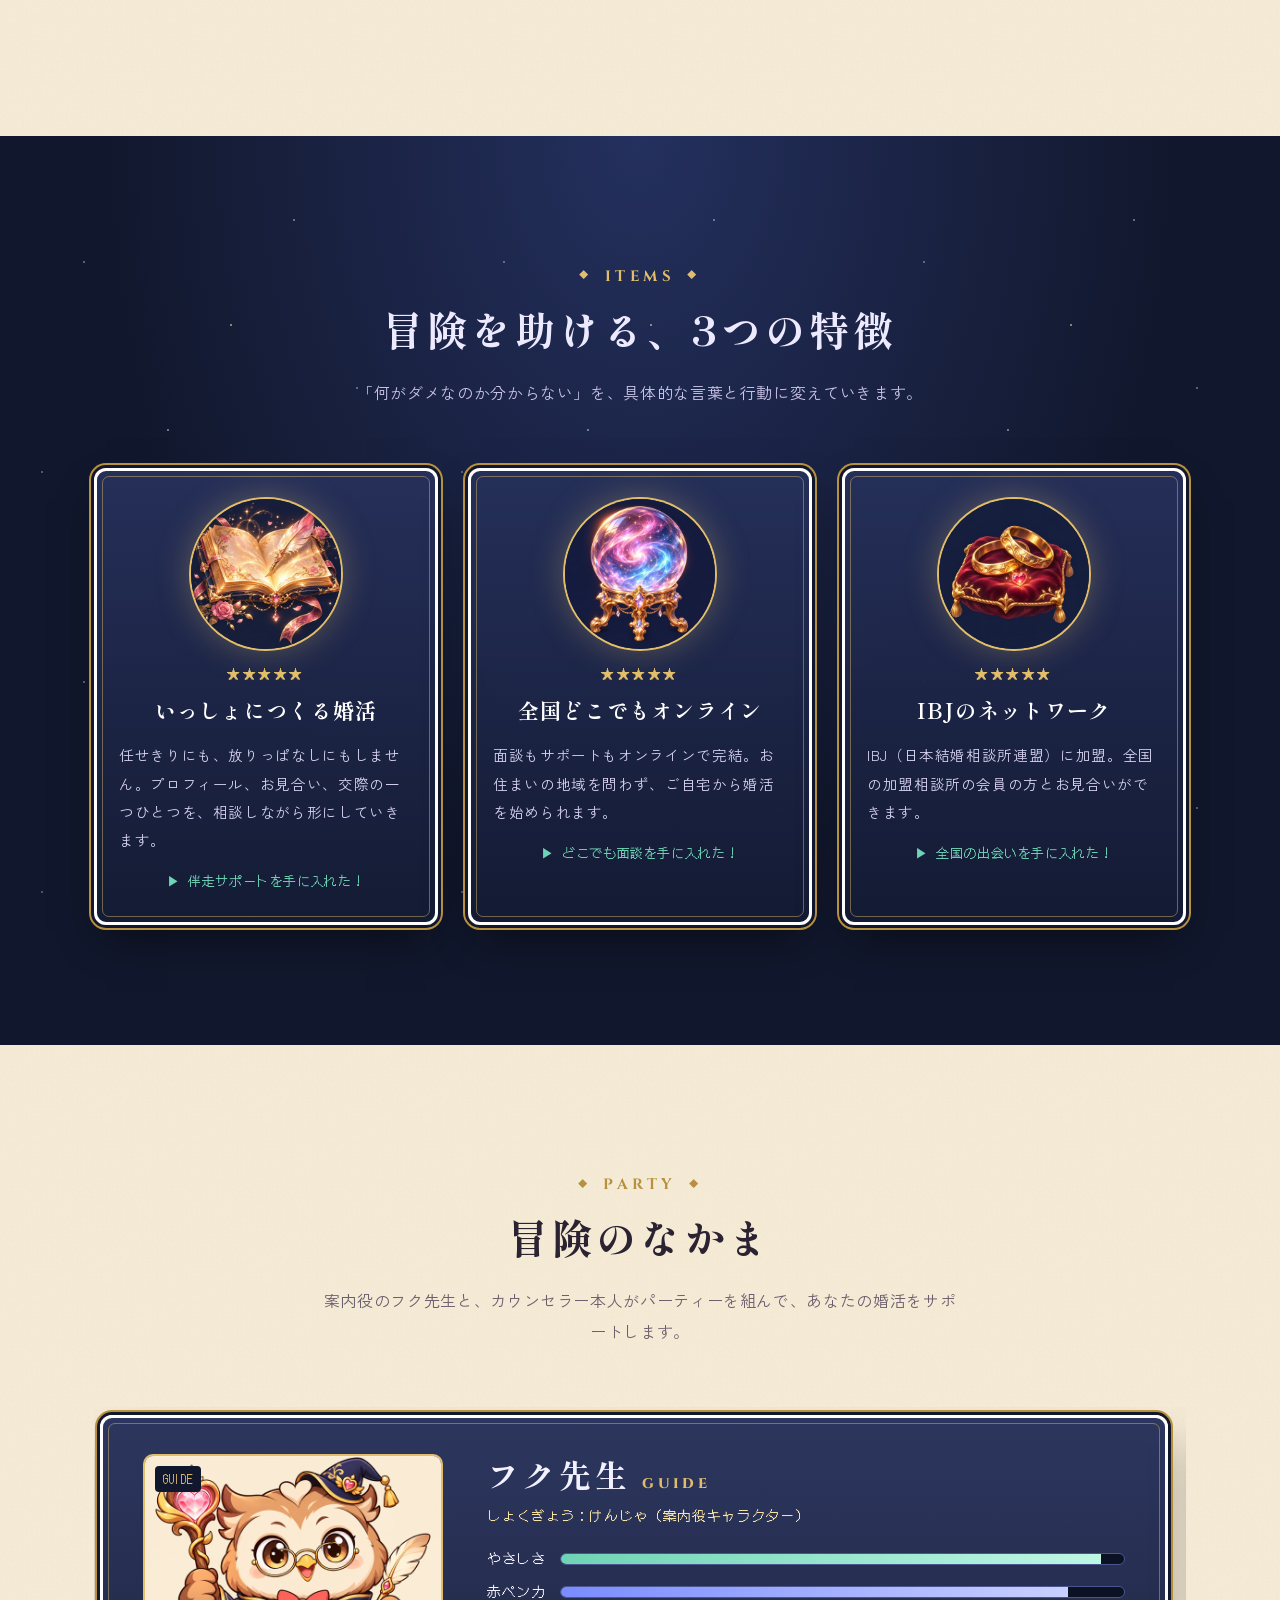
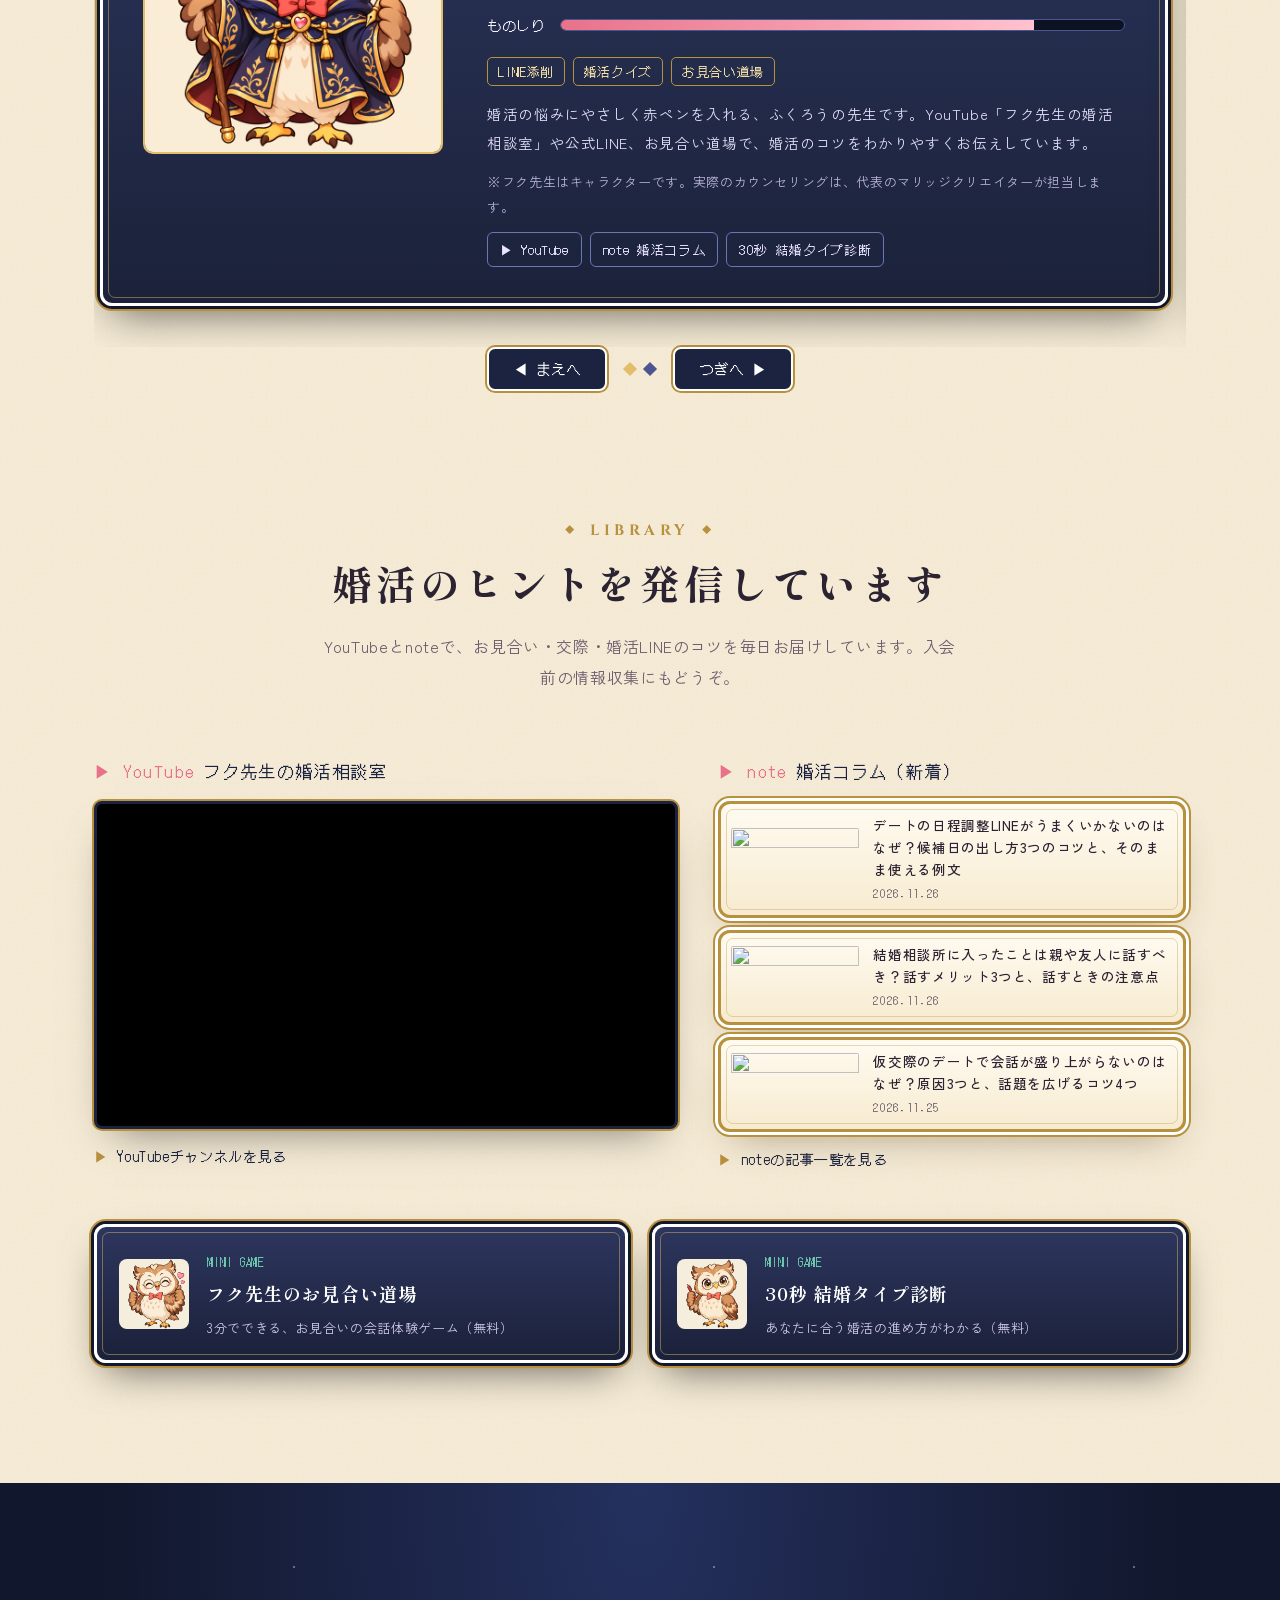
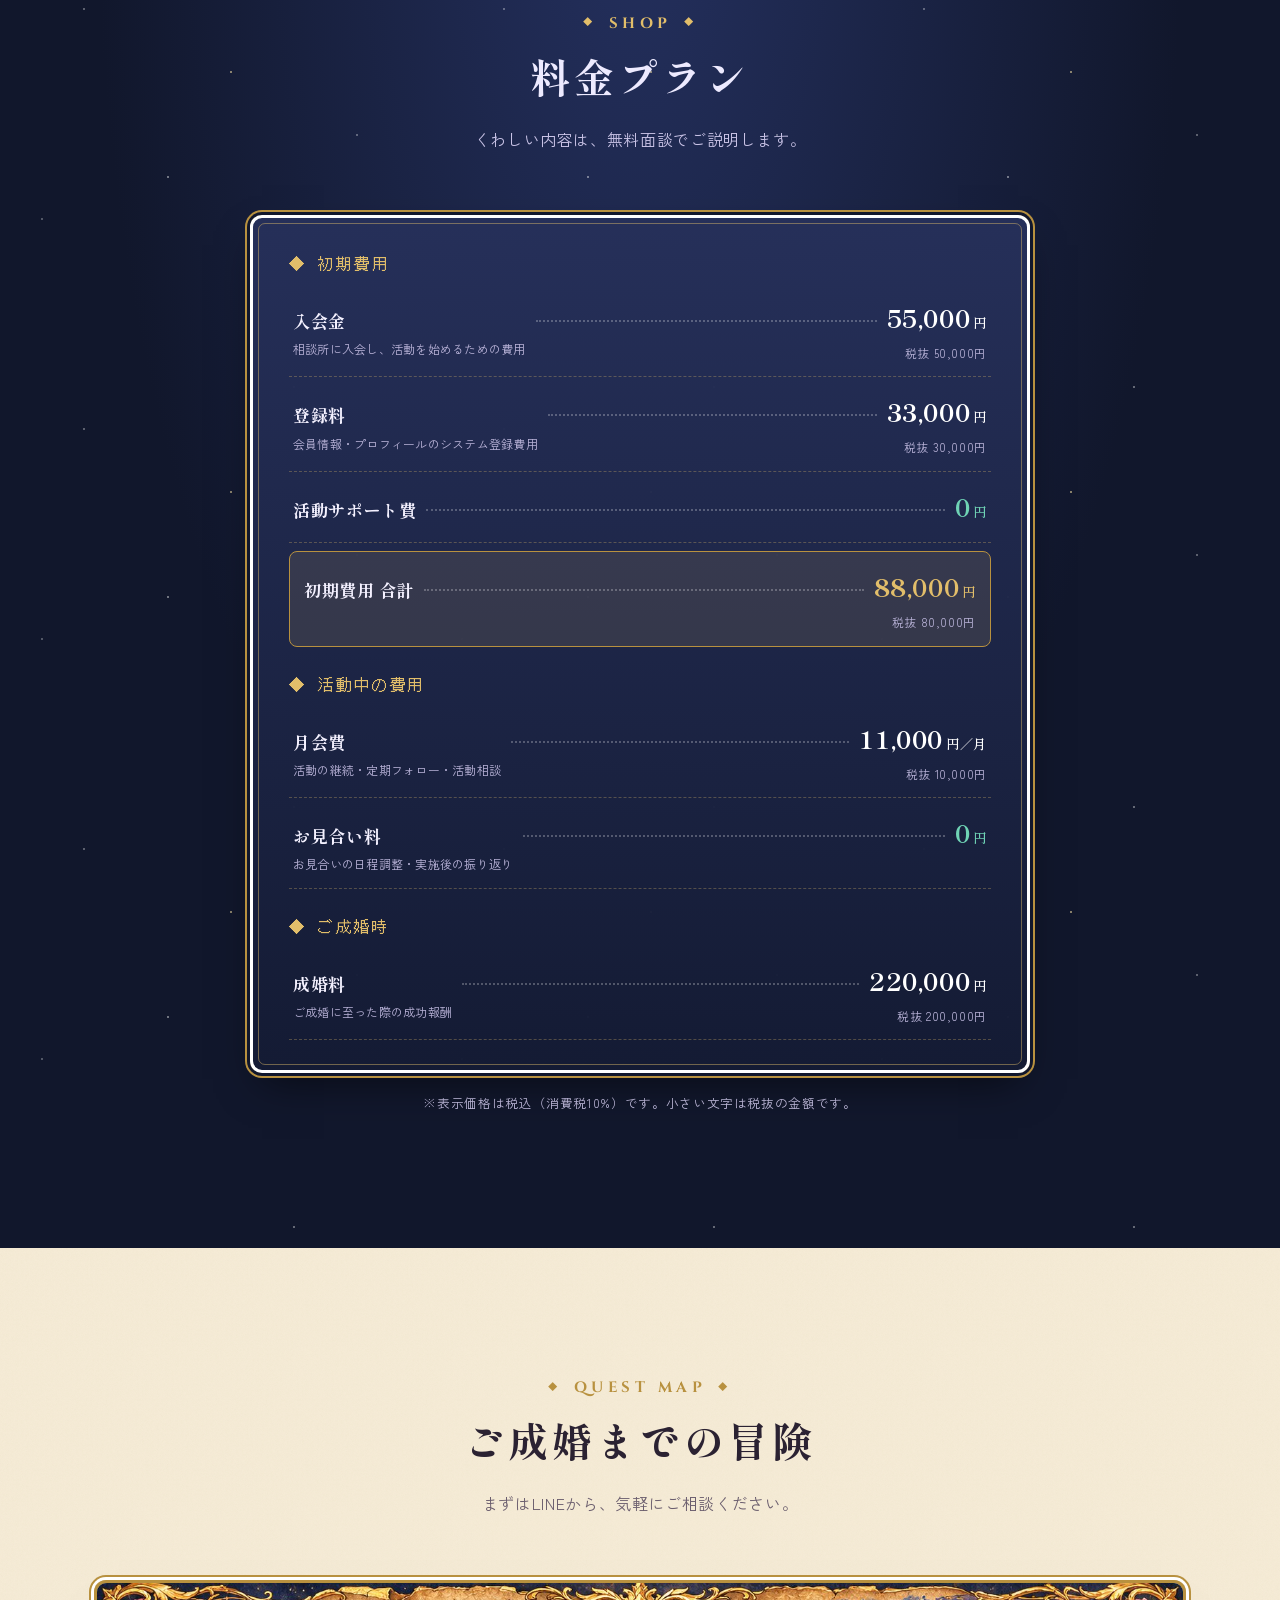
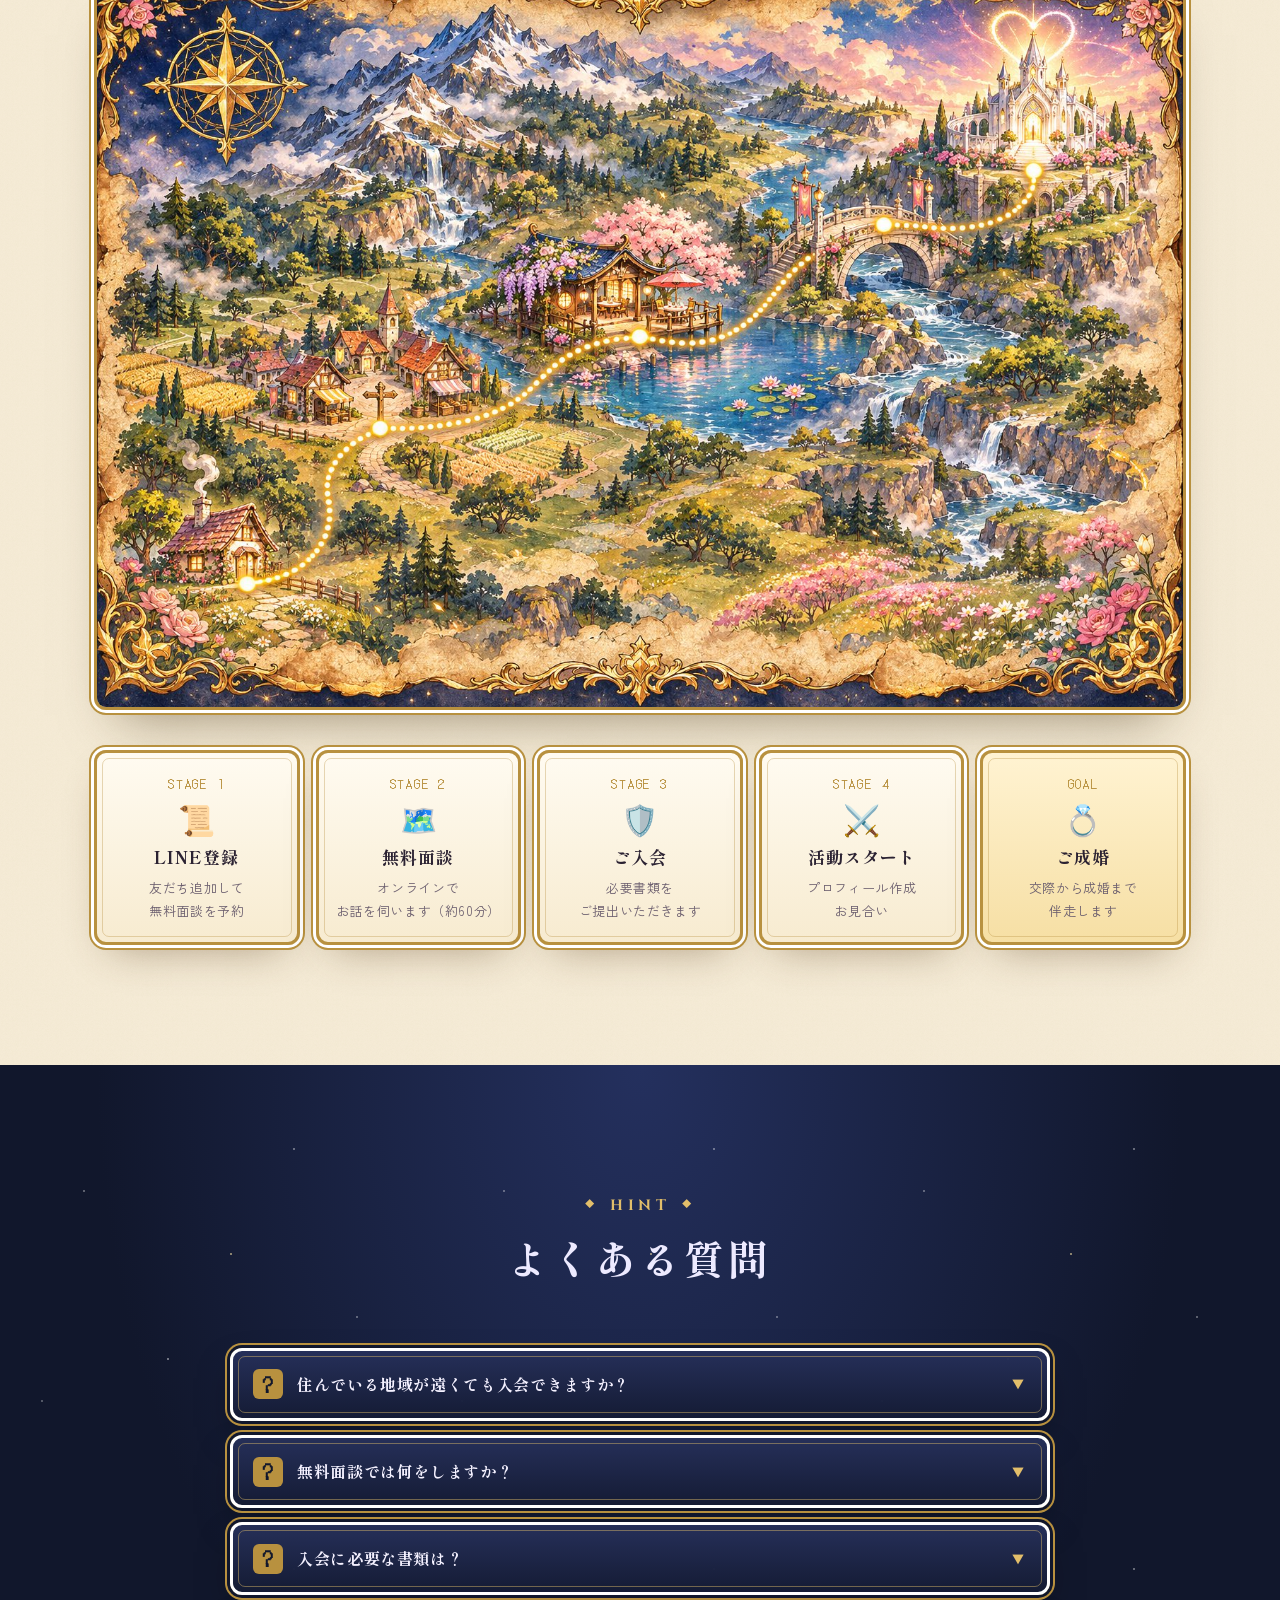
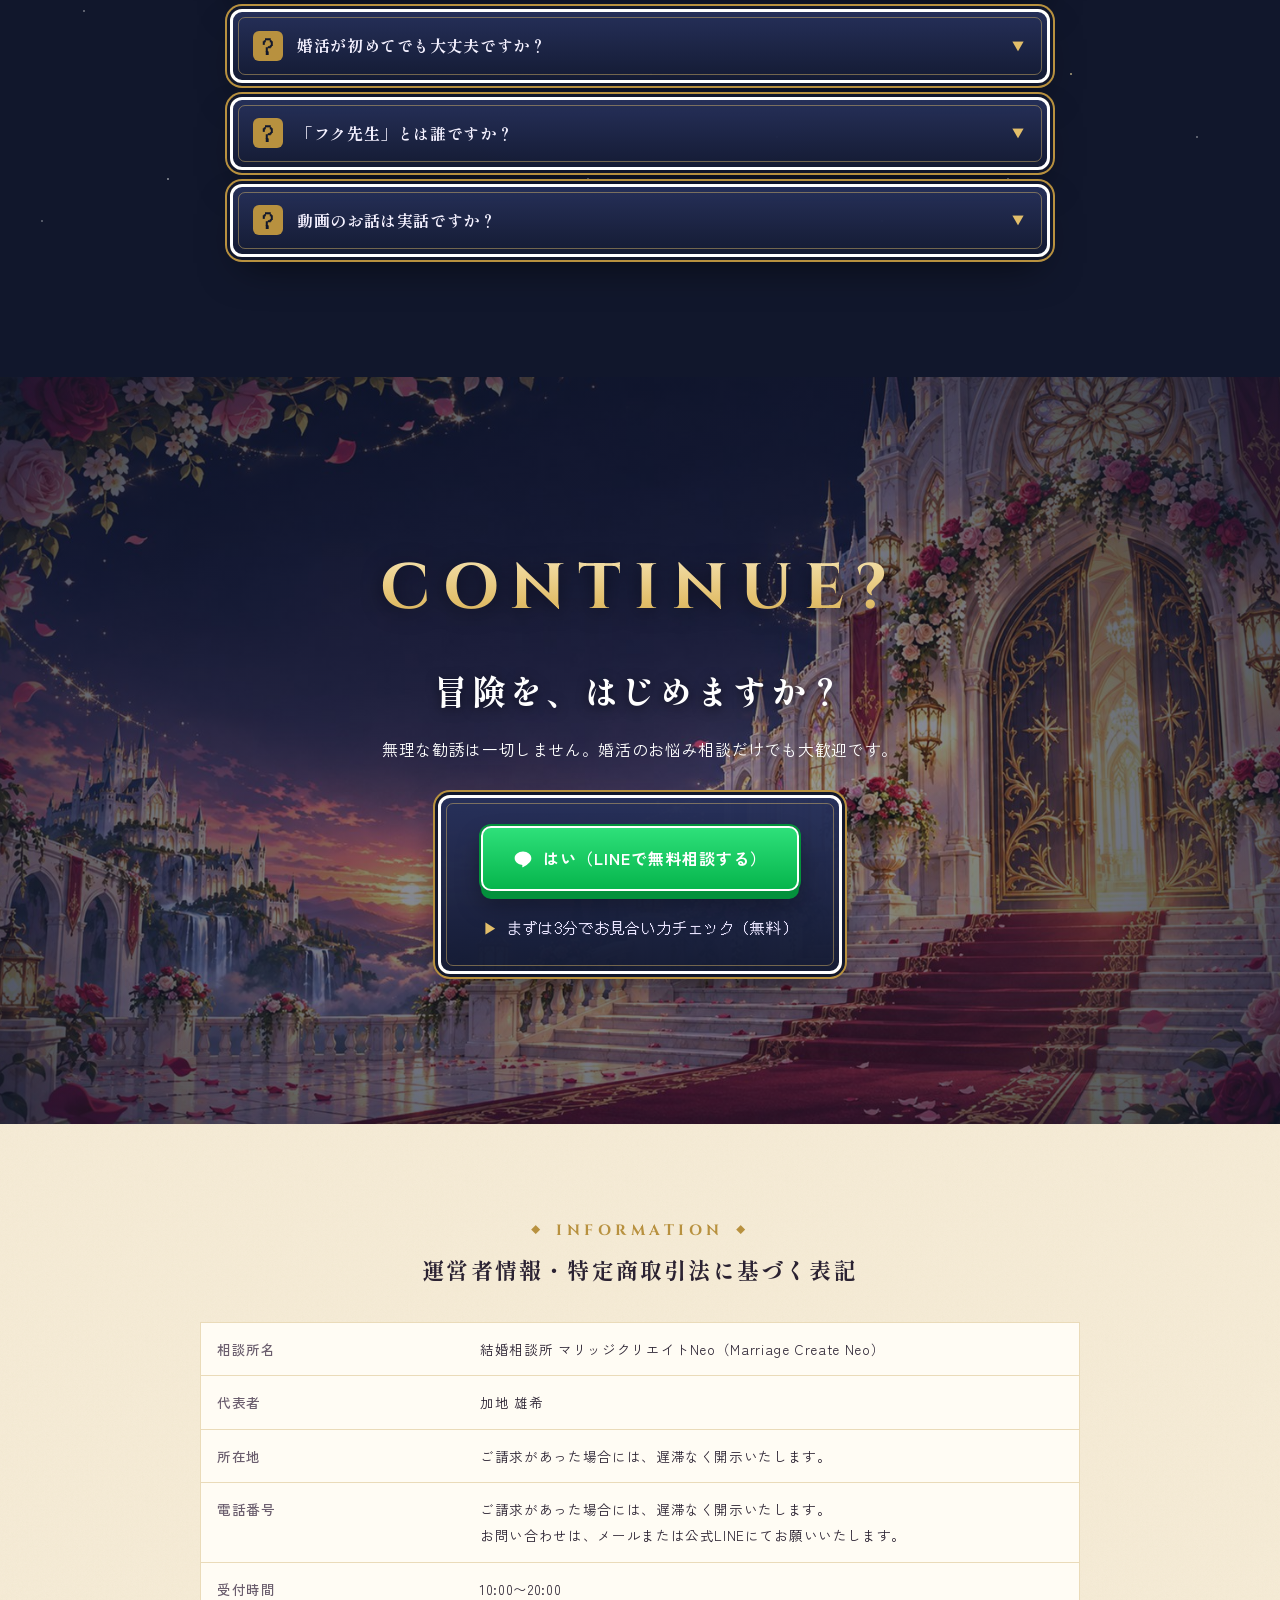
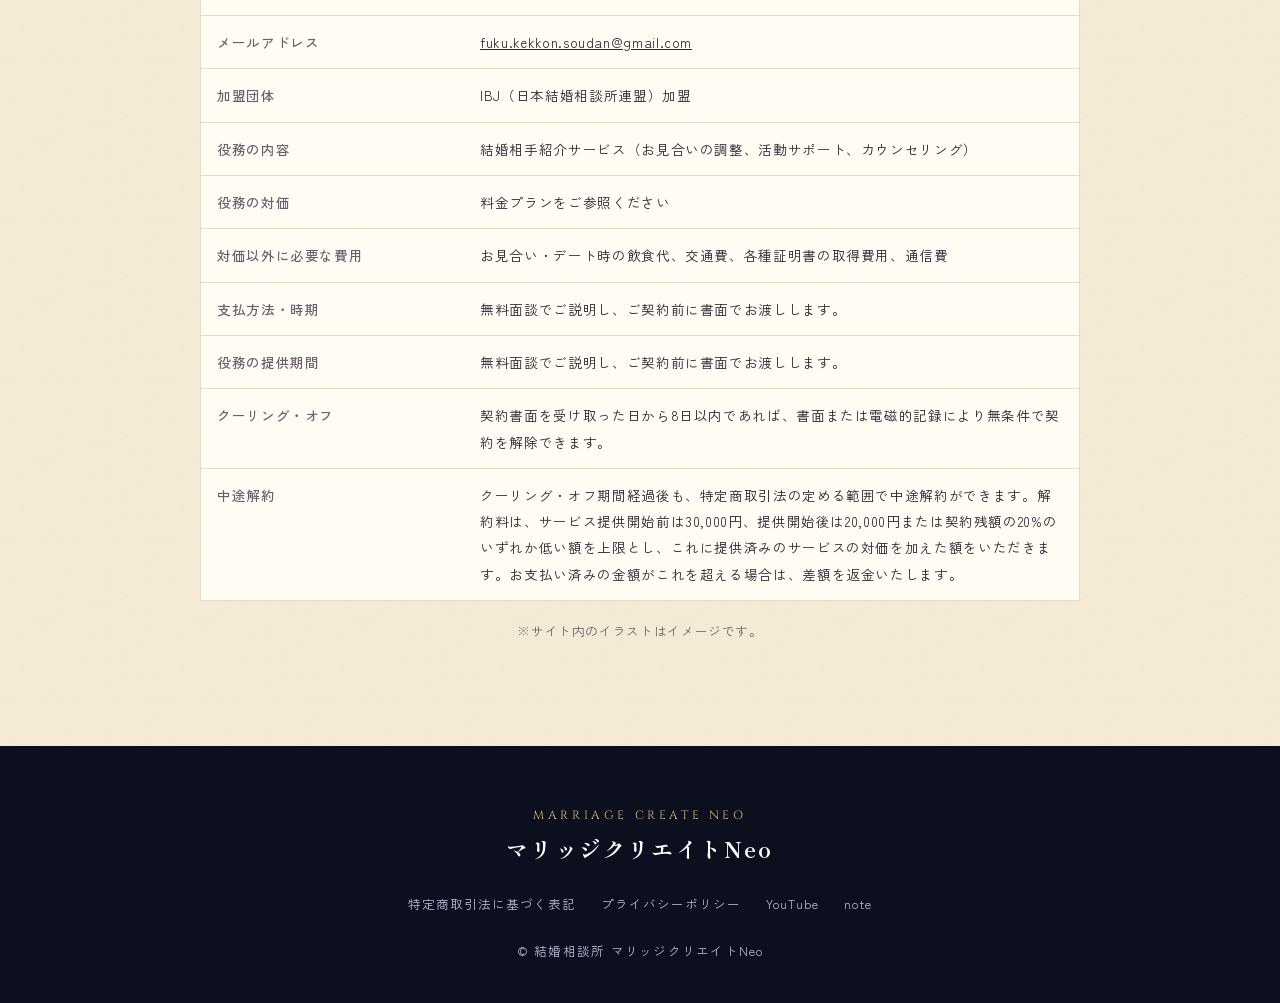
==== commit 7e03660d: "Legal: defer payment and period to contract documents Co-Authored-By: Claude Opus 5.5 <noreply@anthr" ====
--- a/index.html
+++ b/index.html
@@ -506,8 +506,8 @@
         <tr><th>役務の内容</th><td>結婚相手紹介サービス（お見合いの調整、活動サポート、カウンセリング）</td></tr>
         <tr><th>役務の対価</th><td>料金プランをご参照ください</td></tr>
         <tr><th>対価以外に必要な費用</th><td>お見合い・デート時の飲食代、交通費、各種証明書の取得費用、通信費</td></tr>
-        <tr><th>支払方法・時期</th><td>銀行振込・クレジットカード／ご契約時にお支払いください（月会費は毎月のお支払い、成婚料はご成婚時のお支払いです）。</td></tr>
-        <tr><th>役務の提供期間</th><td><span class="tbd">【例：ご入会日から1年間】</span></td></tr>
+        <tr><th>支払方法・時期</th><td>無料面談でご説明し、ご契約前に書面でお渡しします。</td></tr>
+        <tr><th>役務の提供期間</th><td>無料面談でご説明し、ご契約前に書面でお渡しします。</td></tr>
         <tr><th>クーリング・オフ</th><td>契約書面を受け取った日から8日以内であれば、書面または電磁的記録により無条件で契約を解除できます。</td></tr>
         <tr><th>中途解約</th><td>クーリング・オフ期間経過後も、特定商取引法の定める範囲で中途解約ができます。解約料は、サービス提供開始前は30,000円、提供開始後は20,000円または契約残額の20%のいずれか低い額を上限とし、これに提供済みのサービスの対価を加えた額をいただきます。お支払い済みの金額がこれを超える場合は、差額を返金いたします。</td></tr>
       </table>
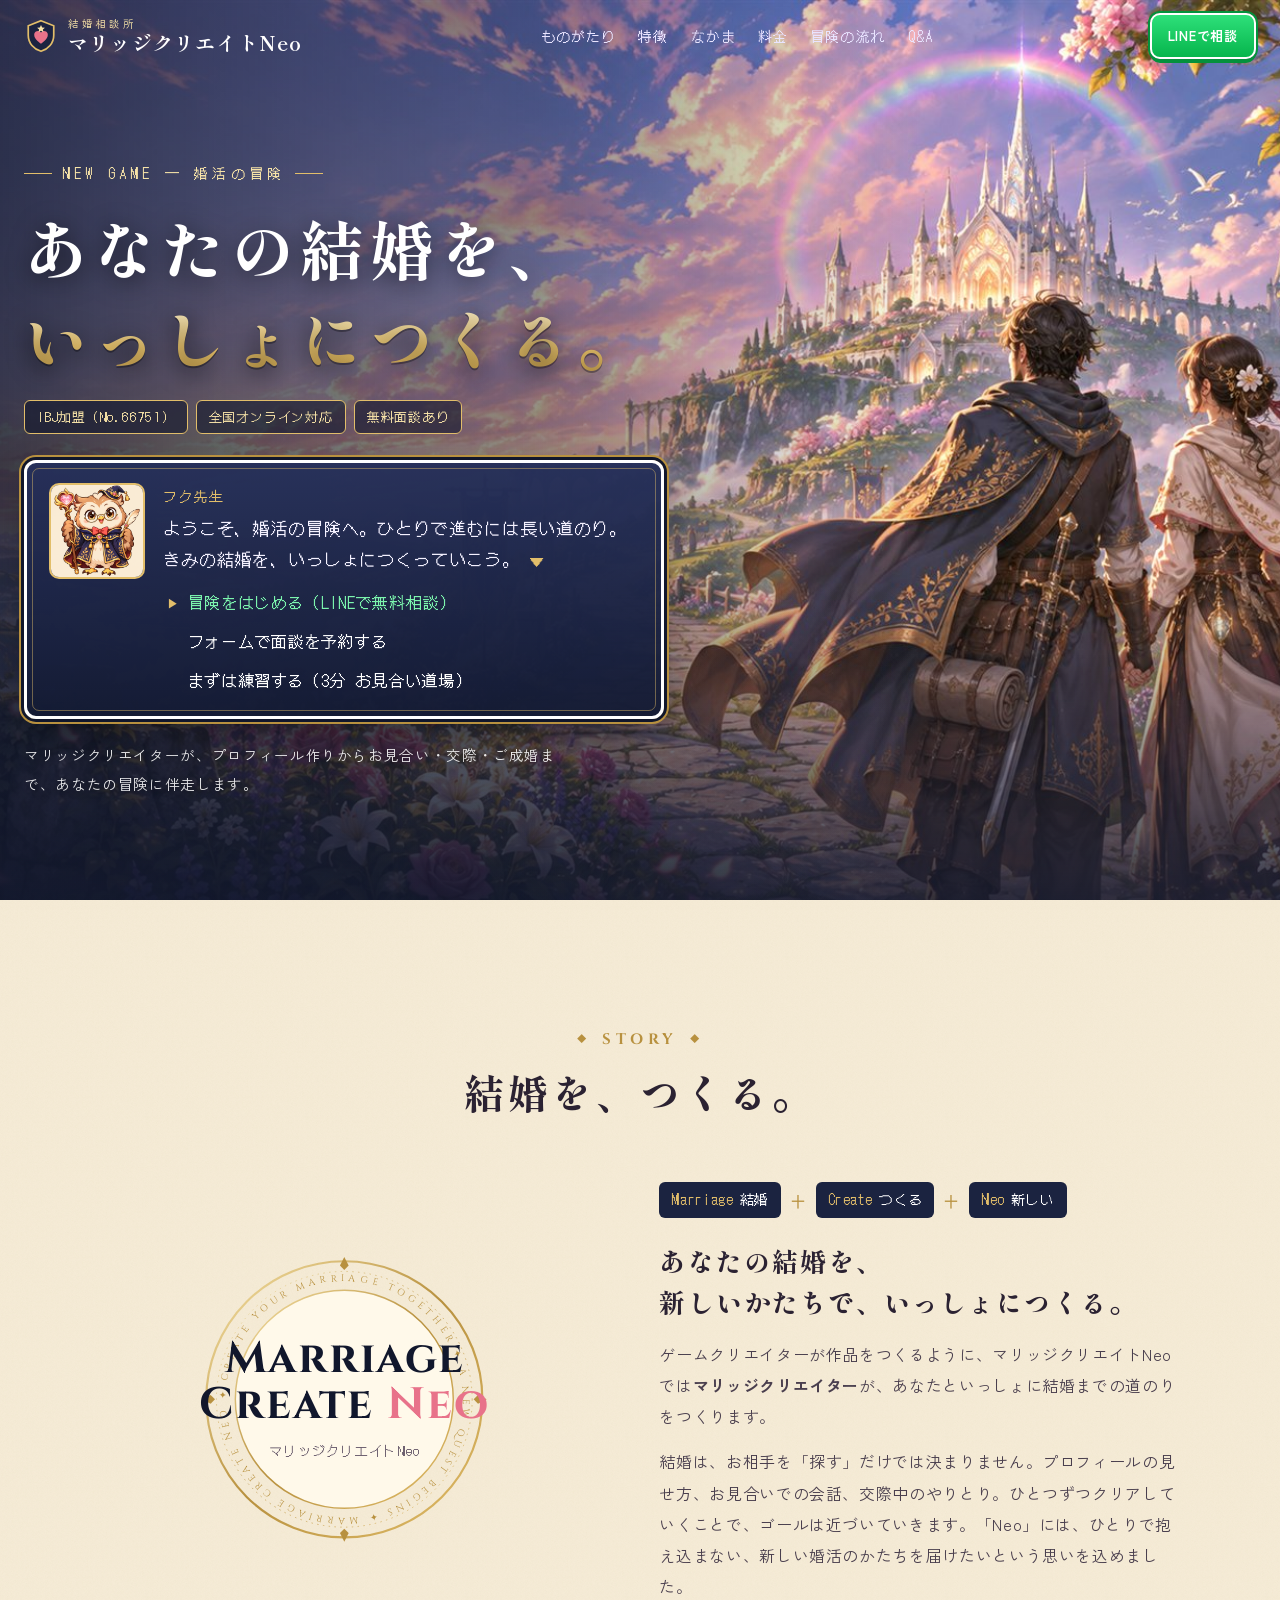
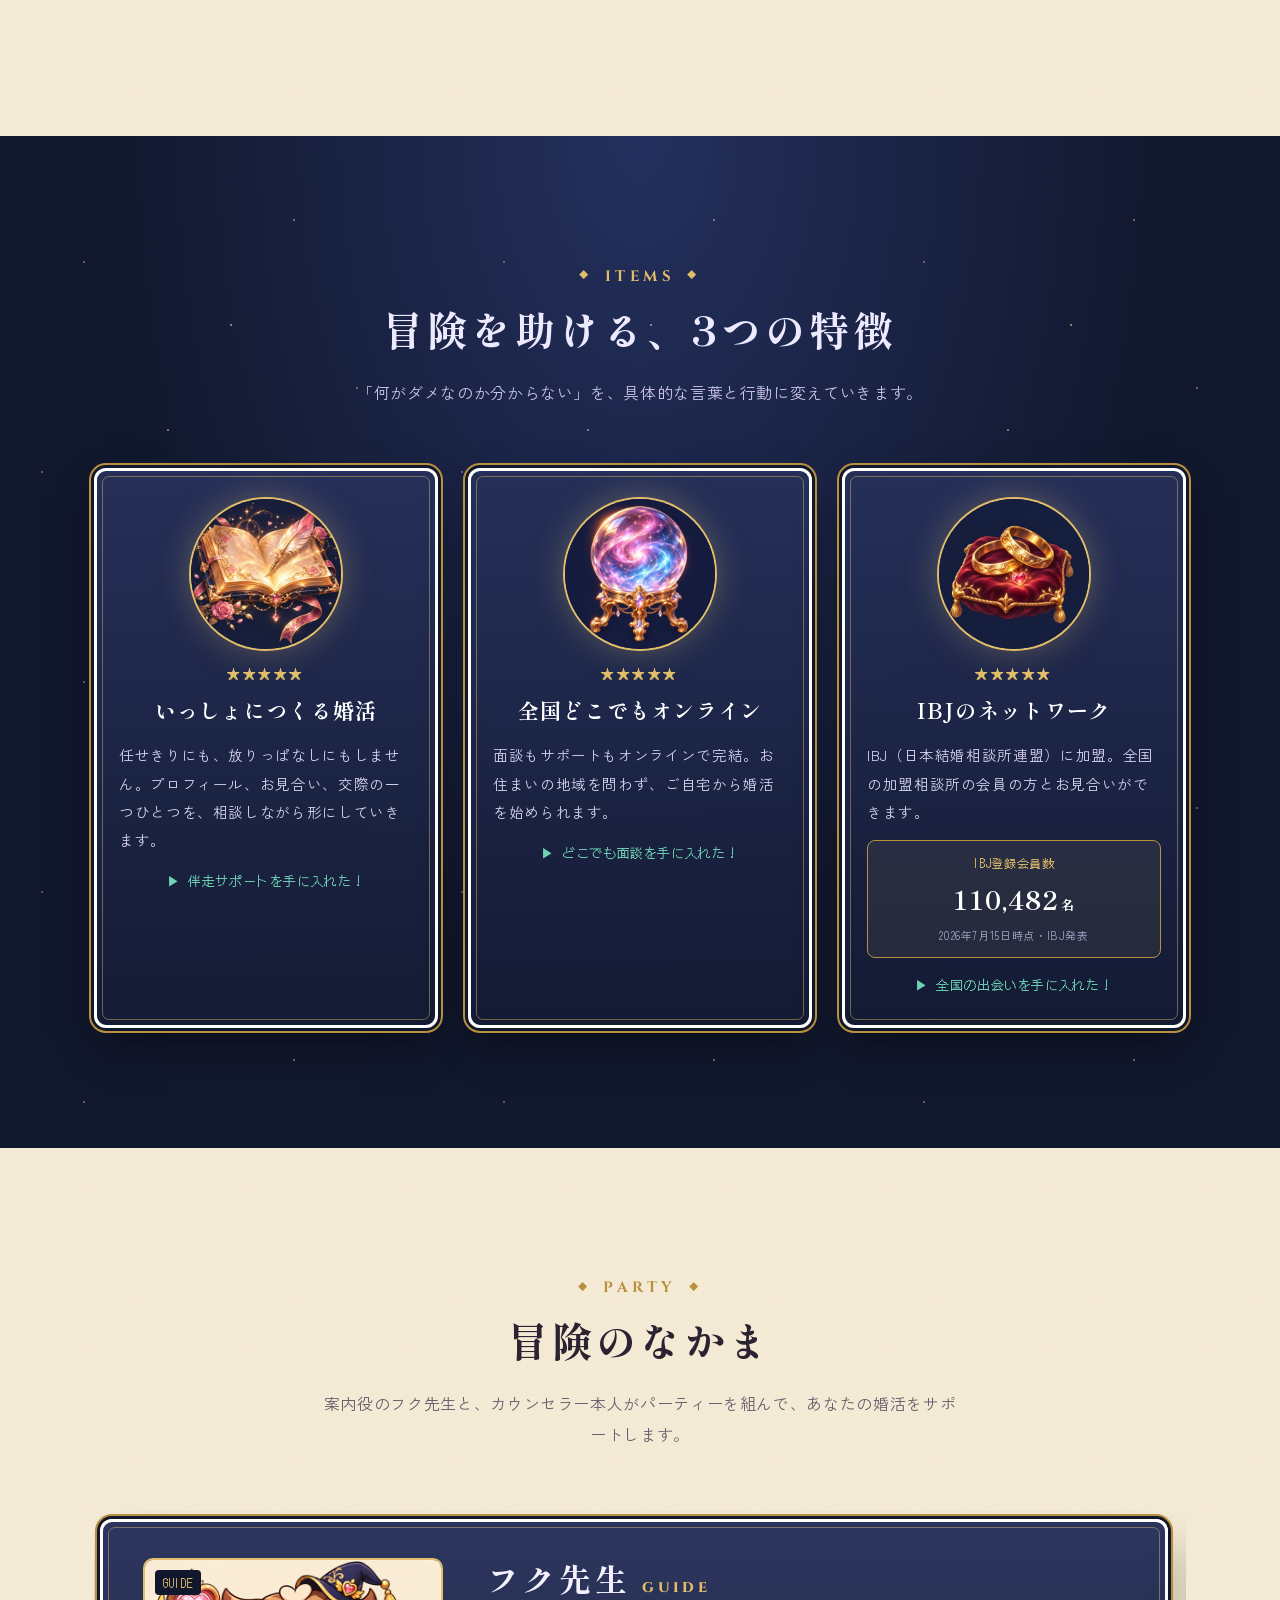
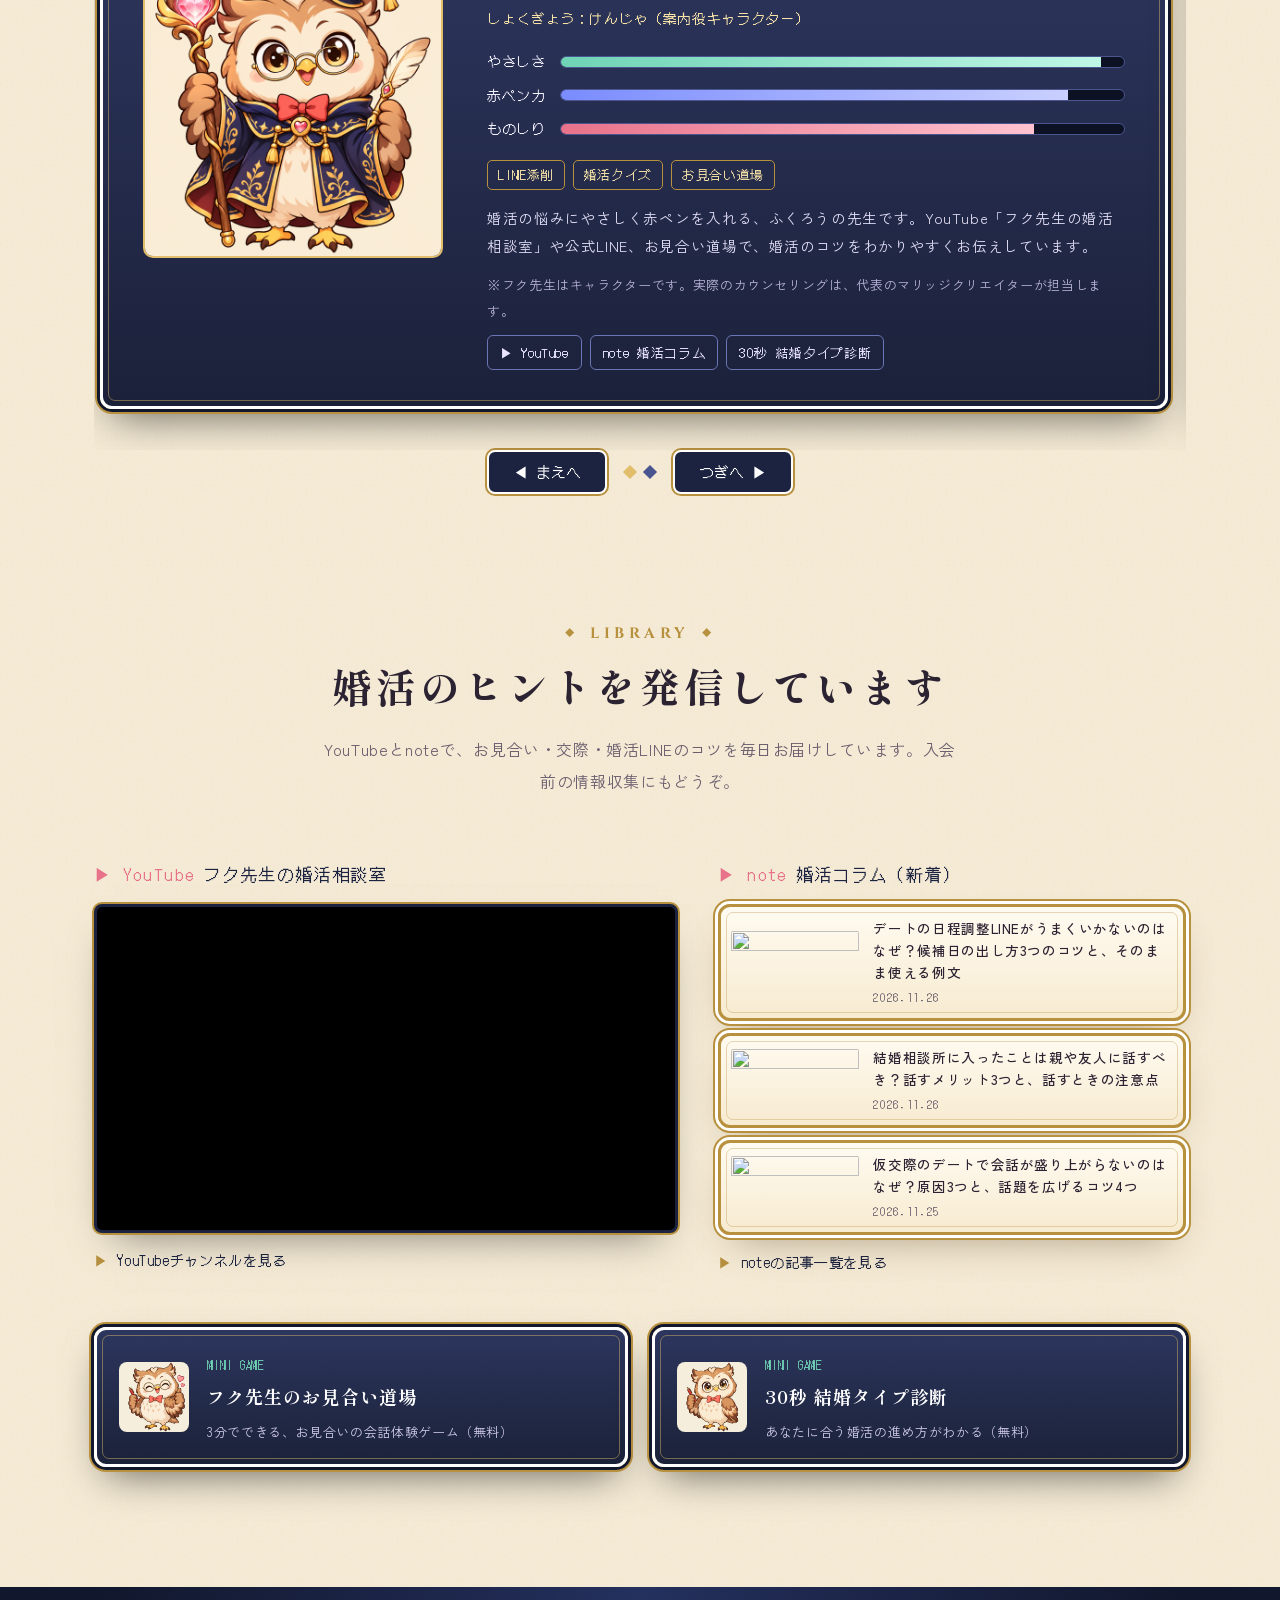
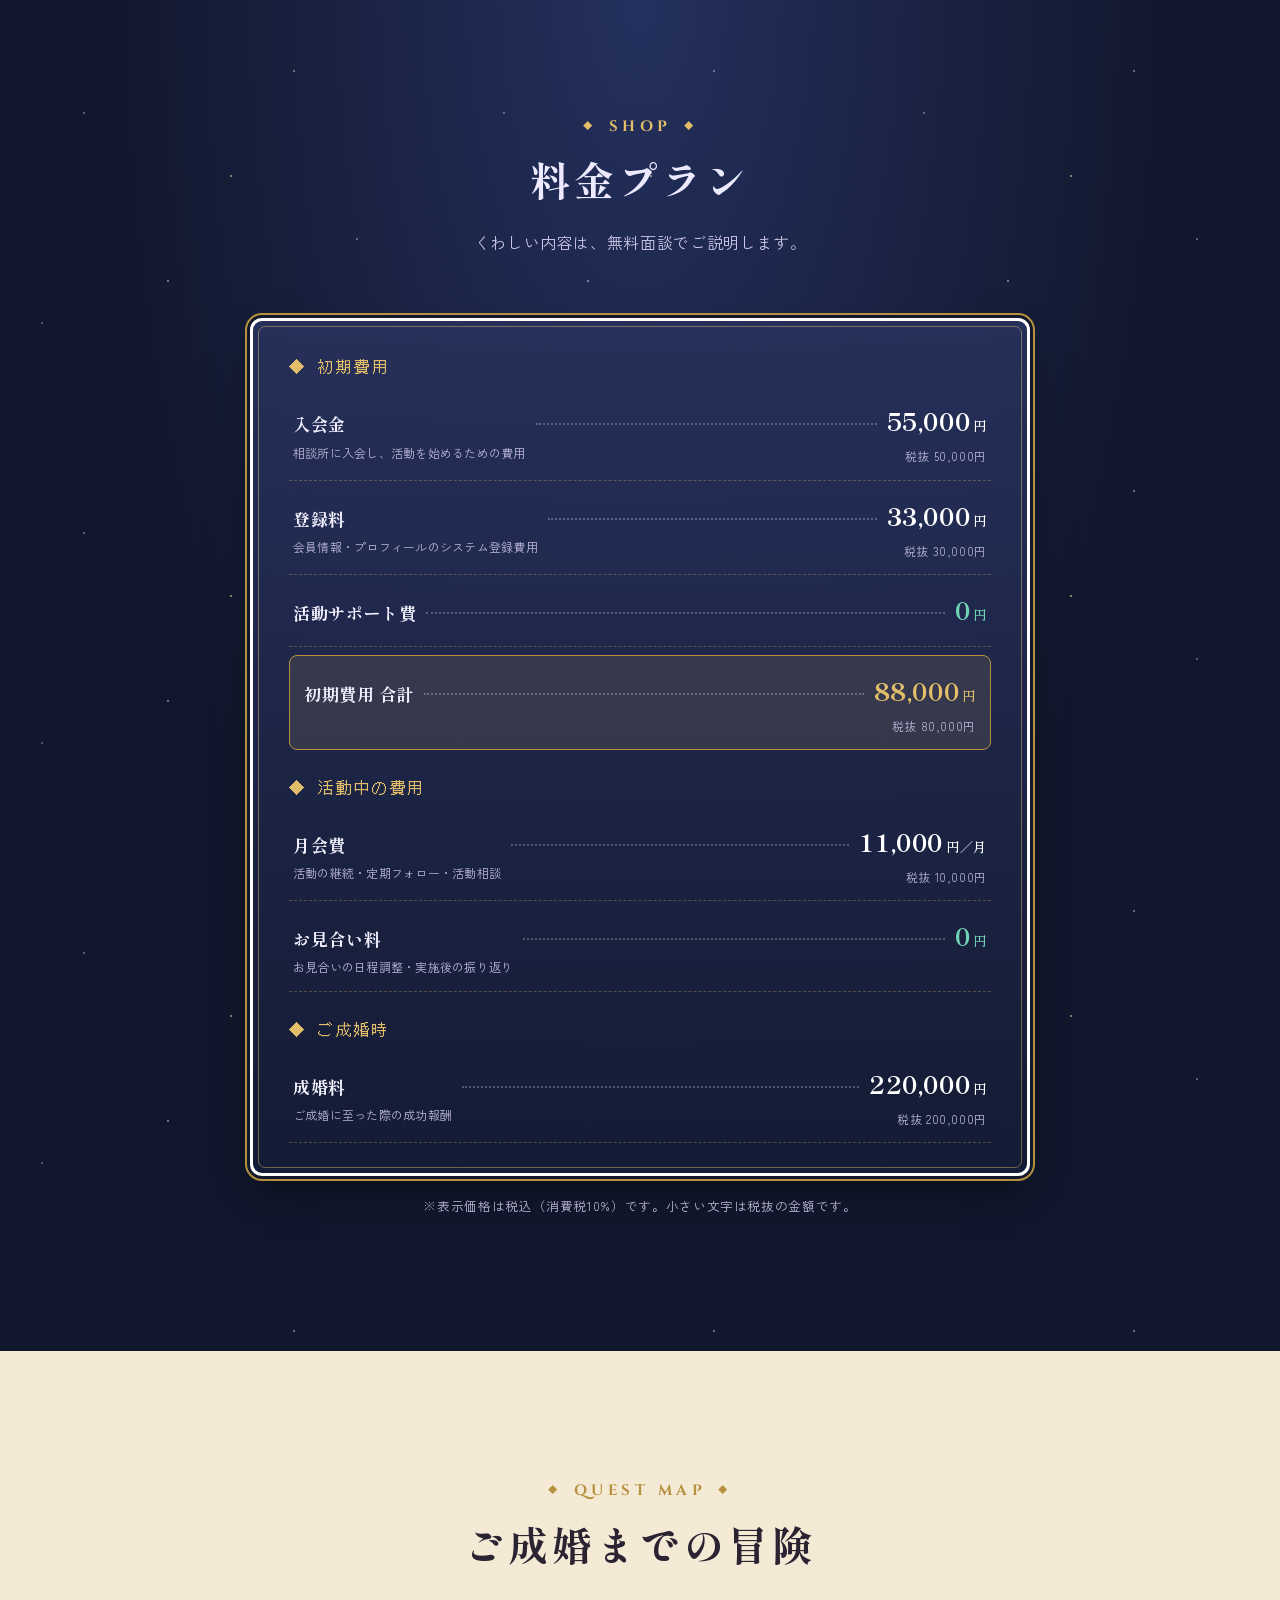
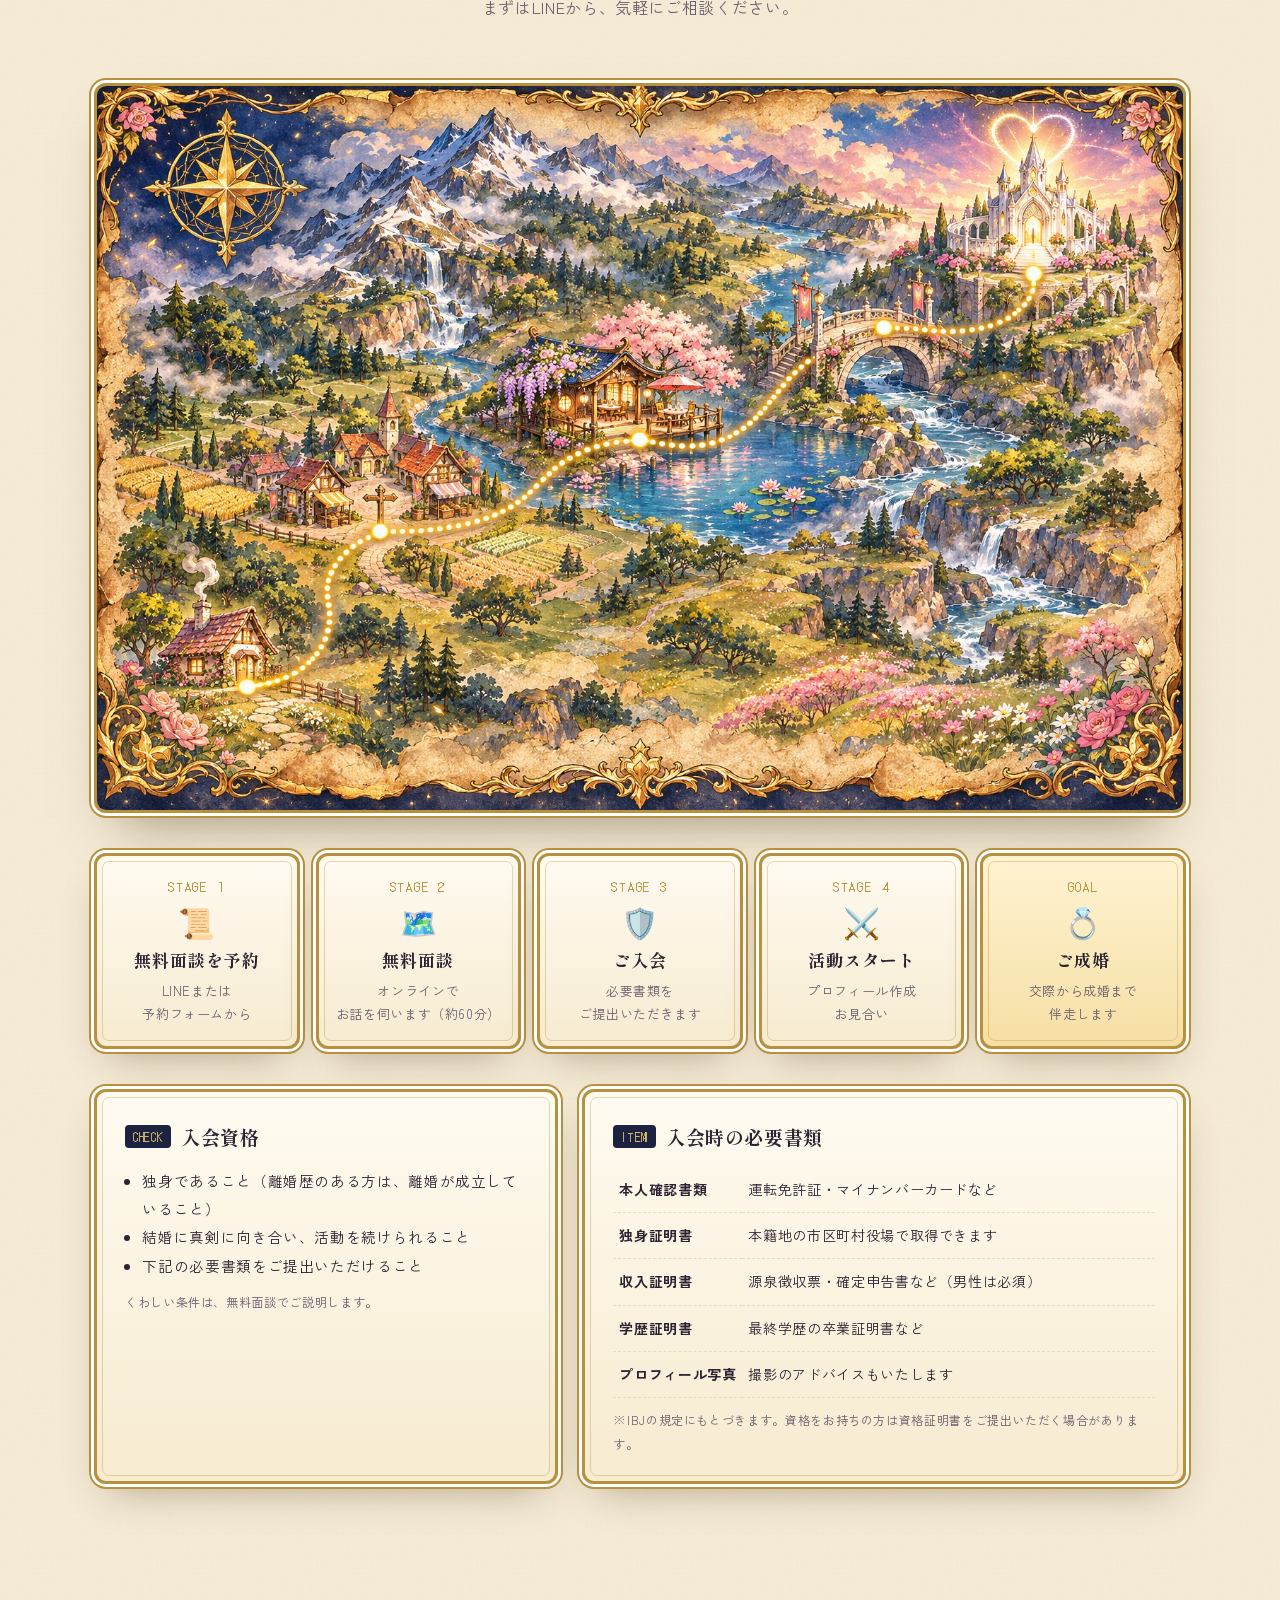
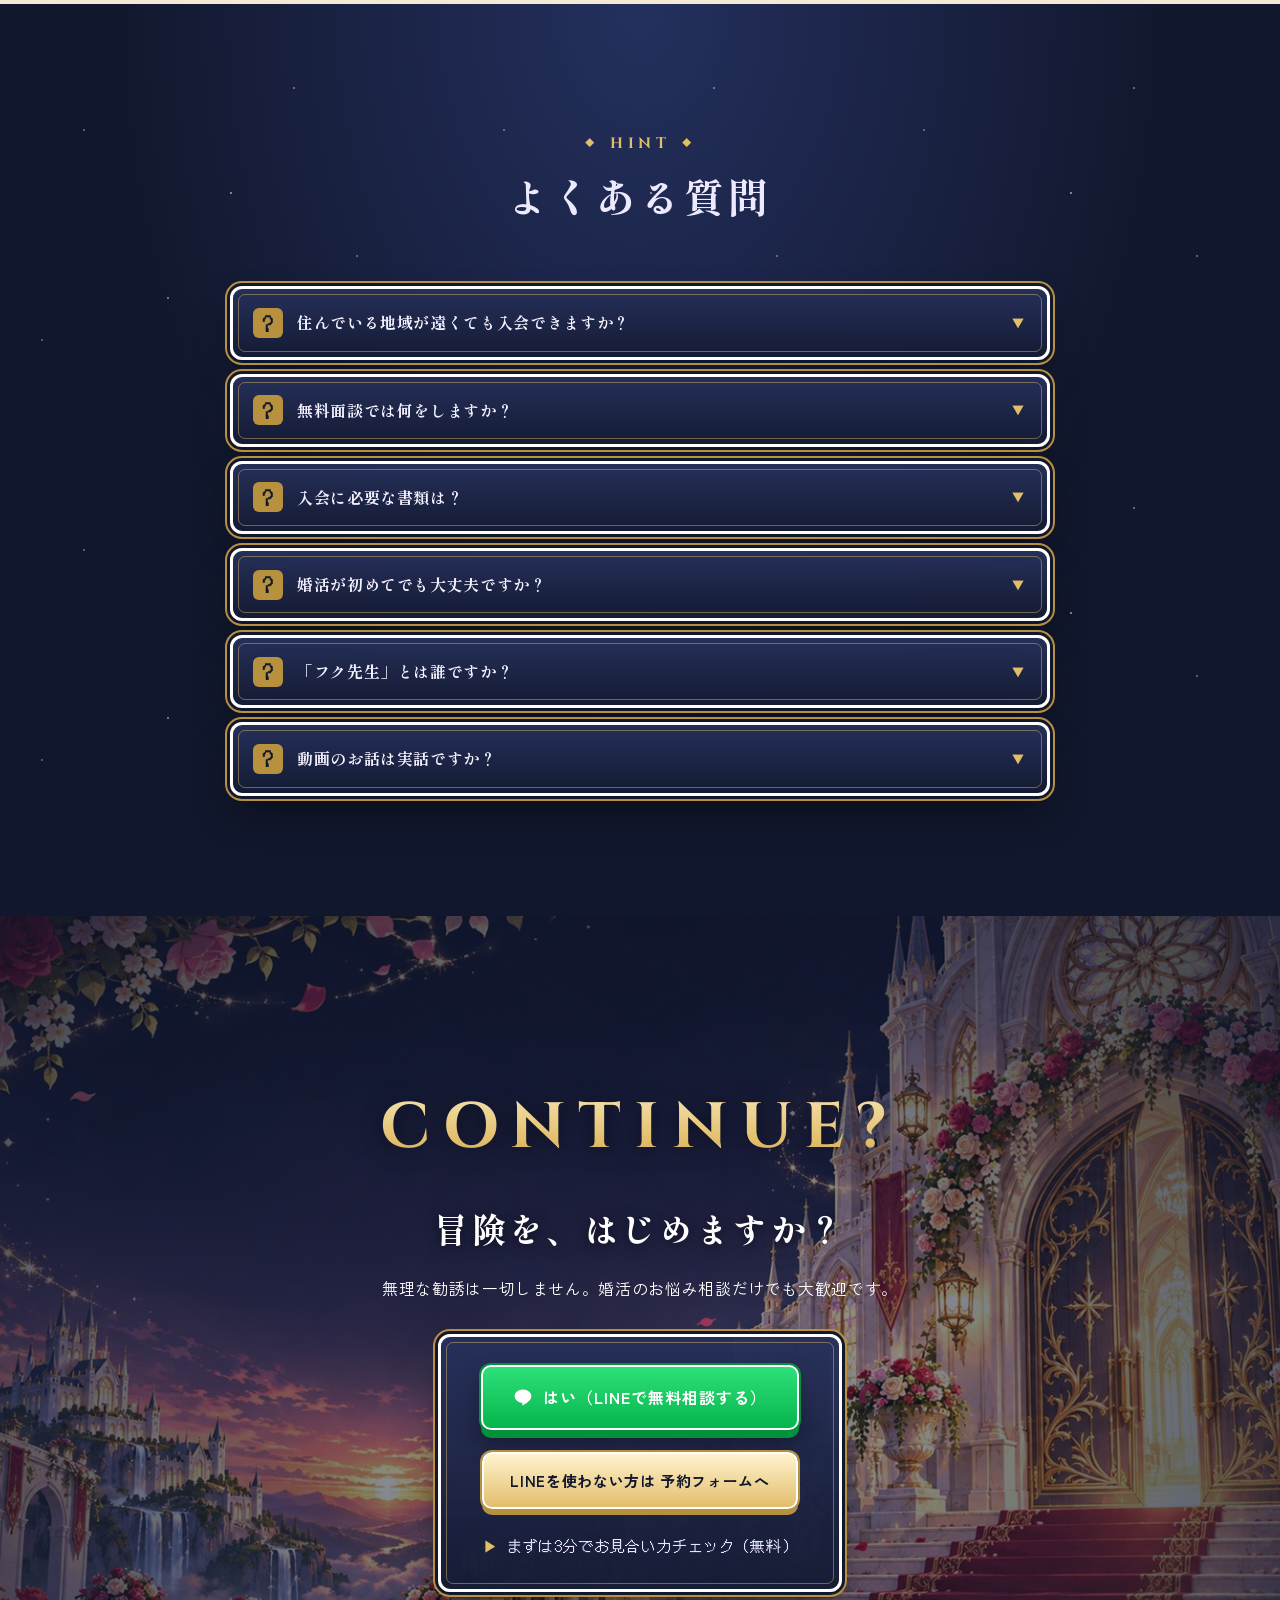
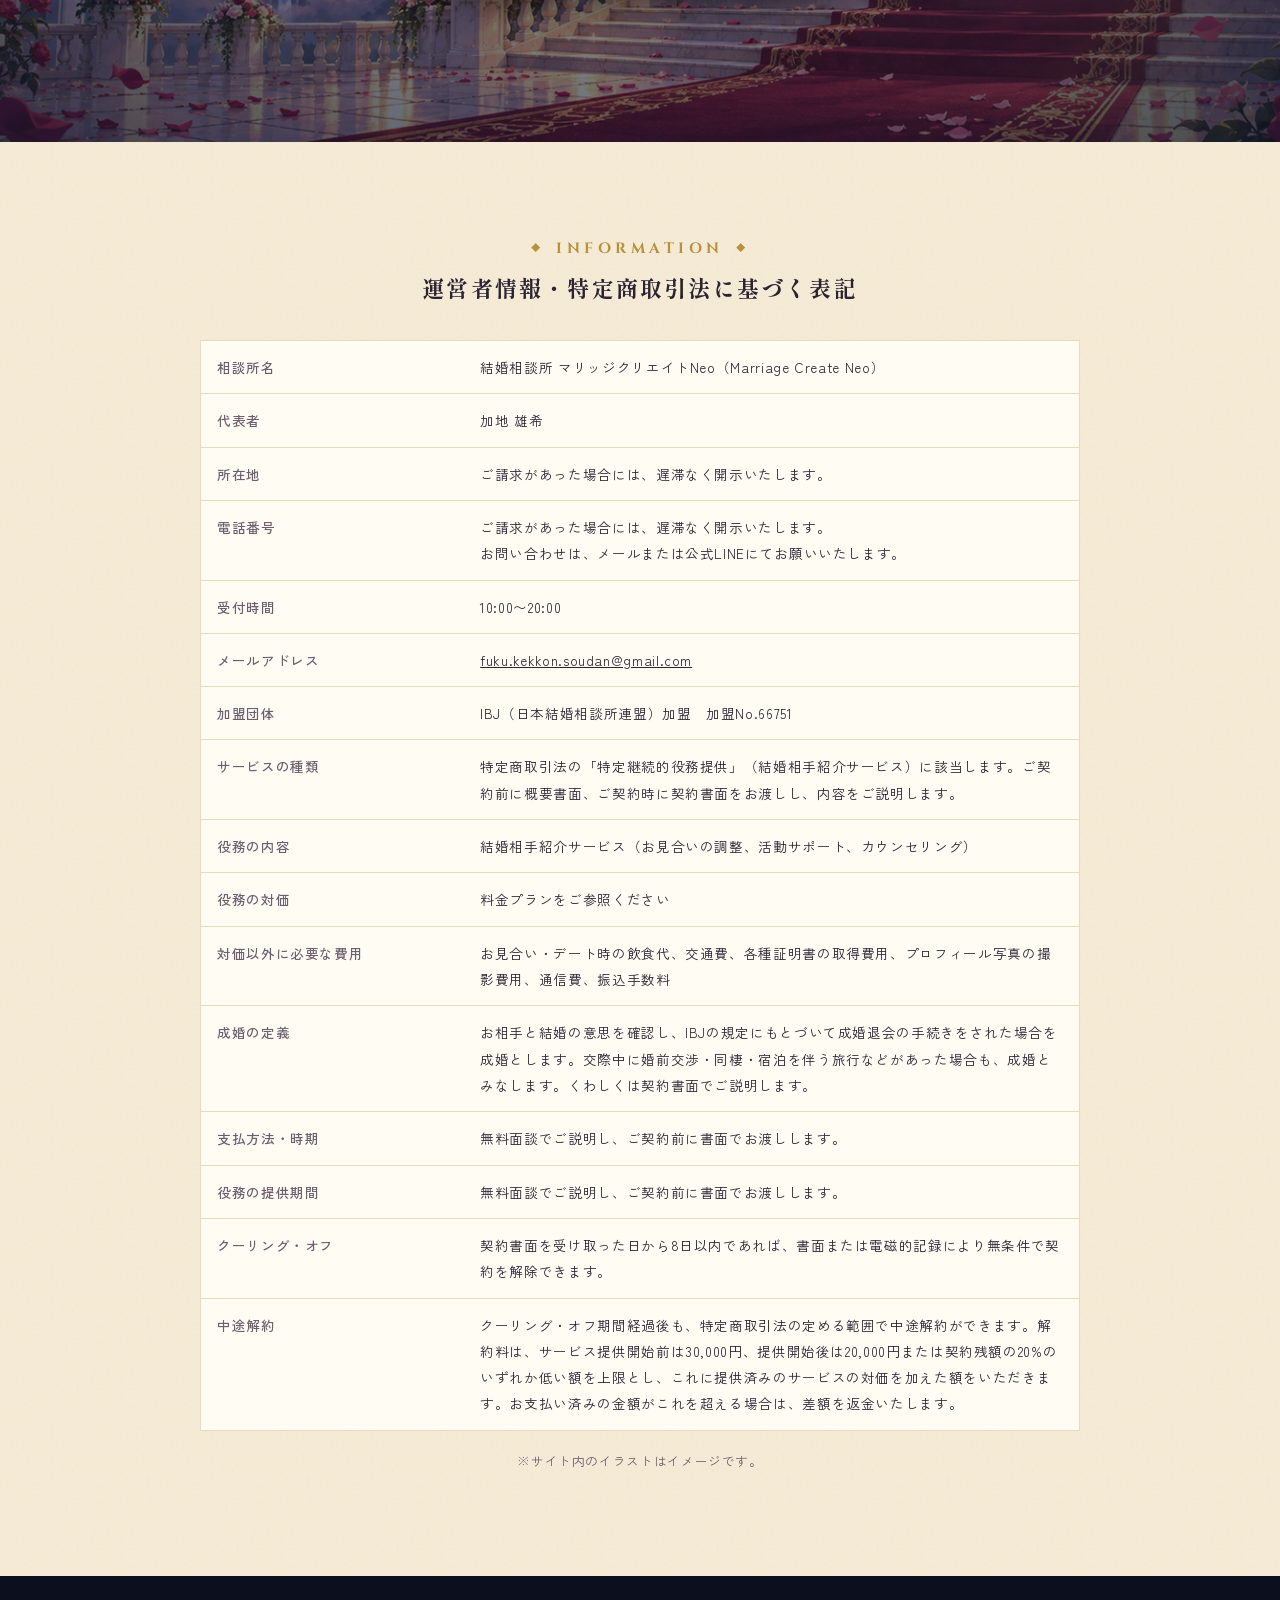
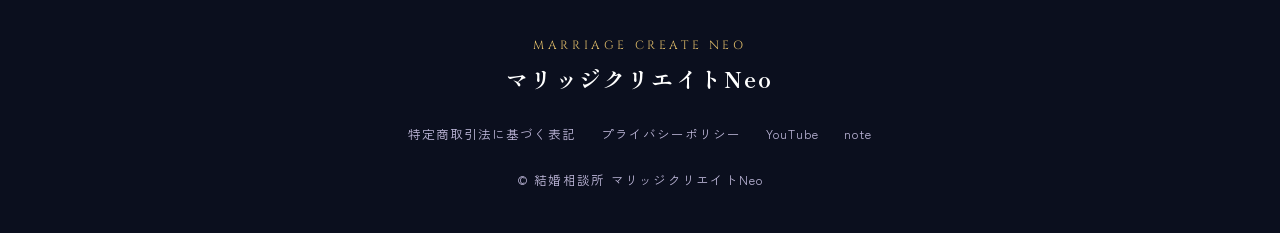
==== commit 52e18976: "IBJ number, member count, requirements, legal details, booking form Co-Authored-By: Claude Opus 5.5 " ====
--- a/index.html
+++ b/index.html
@@ -225,6 +225,21 @@
 .stages li.goal{background:linear-gradient(180deg,#FFF3D2,#F6DFA4)}
 @media(max-width:900px){.stages{grid-template-columns:1fr 1fr}.stages li.goal{grid-column:1/-1}}
 
+.stat{margin-top:14px;padding:10px 12px;border:1px solid var(--gold2);border-radius:8px;background:rgba(226,190,106,.08);text-align:center}
+.stat small{display:block;font-family:var(--dot);font-size:12px;color:var(--gold)}
+.stat b{font-family:var(--serif);font-size:26px;color:#fff;letter-spacing:.04em}
+.stat b span{font-size:13px;margin-left:2px}
+.stat em{display:block;font-style:normal;font-size:11px;color:#A9A3C8}
+.req{display:grid;grid-template-columns:1fr 1.3fr;gap:24px;margin-top:40px}
+.req h3{font-family:var(--serif);font-size:19px;margin:0 0 12px;display:flex;align-items:center;gap:10px}
+.req h3 span{font-family:var(--dot);font-size:12px;font-weight:400;background:var(--night2);color:var(--gold);border-radius:4px;padding:0 8px}
+.req ul{margin:0;padding-left:1.2em;font-size:14.5px}
+.req table{width:100%;border-collapse:collapse;font-size:14px}
+.req th,.req td{border-bottom:1px dashed var(--parch2);padding:9px 6px;text-align:left;vertical-align:top}
+.req th{white-space:nowrap;width:9em;font-weight:700}
+.mini-note{font-size:12px;color:var(--sub);margin:10px 0 0}
+@media(max-width:900px){.req{grid-template-columns:1fr}.req th{white-space:normal;width:7em}}
+
 /* ===== HINT（FAQ） ===== */
 .faq{max-width:820px;margin:0 auto;display:flex;flex-direction:column;gap:14px}
 details.win{padding:0}
@@ -244,6 +259,9 @@
 .cta h2{font-family:var(--serif);font-weight:800;font-size:clamp(22px,3.4vw,34px);letter-spacing:.1em;margin:6px 0 10px;text-shadow:0 2px 12px rgba(0,0,0,.6)}
 .cta p{opacity:.92;margin:0 0 30px}
 .yesno{display:inline-flex;flex-direction:column;align-items:center;gap:22px;padding:28px 40px}
+.btn-form{display:inline-flex;align-items:center;justify-content:center;font-weight:700;text-decoration:none;border-radius:10px;padding:12px 26px;font-size:15px;color:var(--night);background:linear-gradient(180deg,#FFF3CF,#E2BE6A);border:2px solid #fff;box-shadow:0 0 0 2px var(--gold2),0 6px 0 var(--gold2);transition:transform .15s}
+.btn-form:hover{transform:translateY(3px)}
+@media(max-width:600px){.yesno{display:flex;padding:22px 16px}.yesno .btn-line,.yesno .btn-form{width:100%;white-space:normal}}
 .yesno .sub{font-family:var(--dot);font-size:15px;text-decoration:none;color:#E9E4FF}
 .yesno .sub::before{content:"▶ ";color:var(--gold)}
 
@@ -294,7 +312,7 @@
     <div class="wrap">
       <div class="stage rv">NEW GAME ─ 婚活の冒険</div>
       <h1 class="rv d1">あなたの結婚を、<br><em>いっしょにつくる。</em></h1>
-      <div class="badges rv d1"><span>IBJ加盟</span><span>全国オンライン対応</span><span>無料面談あり</span></div>
+      <div class="badges rv d1"><span>IBJ加盟（No.66751）</span><span>全国オンライン対応</span><span>無料面談あり</span></div>
       <div class="win talk rv d2">
         <div class="face"><img src="img/rpg/fuku_sage.png" alt="案内役のフク先生"></div>
         <div>
@@ -302,6 +320,7 @@
           <p class="msg" id="msg" data-text="ようこそ、婚活の冒険へ。ひとりで進むには長い道のり。きみの結婚を、いっしょにつくっていこう。"></p>
           <div class="choices">
             <a class="go sel" href="https://lin.ee/t0CD8nW" target="_blank" rel="noopener">冒険をはじめる（LINEで無料相談）</a>
+            <a href="https://docs.google.com/forms/d/e/1FAIpQLSe8s8bkZgmpJZPkipmzZIltbDwr78BwbqwOW1_F2gaUjjdwQw/viewform" target="_blank" rel="noopener">フォームで面談を予約する</a>
             <a href="https://hudetaro.github.io/omiai-dojo/?from=hp" target="_blank" rel="noopener">まずは練習する（3分 お見合い道場）</a>
           </div>
         </div>
@@ -337,7 +356,7 @@
       <div class="items">
         <div class="win item rv"><div class="ic"><img src="img/rpg/item1.jpg" alt=""></div><div class="rare">★★★★★</div><h3>いっしょにつくる婚活</h3><p>任せきりにも、放りっぱなしにもしません。プロフィール、お見合い、交際の一つひとつを、相談しながら形にしていきます。</p><span class="get">▶ 伴走サポートを手に入れた！</span></div>
         <div class="win item rv d1"><div class="ic"><img src="img/rpg/item2.jpg" alt=""></div><div class="rare">★★★★★</div><h3>全国どこでもオンライン</h3><p>面談もサポートもオンラインで完結。お住まいの地域を問わず、ご自宅から婚活を始められます。</p><span class="get">▶ どこでも面談を手に入れた！</span></div>
-        <div class="win item rv d2"><div class="ic"><img src="img/rpg/item3.jpg" alt=""></div><div class="rare">★★★★★</div><h3>IBJのネットワーク</h3><p>IBJ（日本結婚相談所連盟）に加盟。全国の加盟相談所の会員の方とお見合いができます。</p><span class="get">▶ 全国の出会いを手に入れた！</span></div>
+        <div class="win item rv d2"><div class="ic"><img src="img/rpg/item3.jpg" alt=""></div><div class="rare">★★★★★</div><h3>IBJのネットワーク</h3><p>IBJ（日本結婚相談所連盟）に加盟。全国の加盟相談所の会員の方とお見合いができます。</p><div class="stat"><small>IBJ登録会員数</small><b>110,482<span>名</span></b><em>2026年7月15日時点・IBJ発表</em></div><span class="get">▶ 全国の出会いを手に入れた！</span></div>
       </div>
     </div>
   </section>
@@ -452,12 +471,34 @@
       <div class="sec-head rv"><span class="en">QUEST MAP</span><h2>ご成婚までの冒険</h2><p>まずはLINEから、気軽にご相談ください。</p></div>
       <div class="map rv"><img src="img/rpg/map.jpg" alt="ご成婚までの道のりを描いた冒険の地図"></div>
       <ol class="stages">
-        <li class="win light rv"><div class="no">STAGE 1</div><div class="ic">📜</div><b>LINE登録</b><span>友だち追加して<br>無料面談を予約</span></li>
+        <li class="win light rv"><div class="no">STAGE 1</div><div class="ic">📜</div><b>無料面談を予約</b><span>LINEまたは<br>予約フォームから</span></li>
         <li class="win light rv d1"><div class="no">STAGE 2</div><div class="ic">🗺️</div><b>無料面談</b><span>オンラインで<br>お話を伺います（約60分）</span></li>
         <li class="win light rv d2"><div class="no">STAGE 3</div><div class="ic">🛡️</div><b>ご入会</b><span>必要書類を<br>ご提出いただきます</span></li>
         <li class="win light rv d3"><div class="no">STAGE 4</div><div class="ic">⚔️</div><b>活動スタート</b><span>プロフィール作成<br>お見合い</span></li>
         <li class="win light goal rv d3"><div class="no">GOAL</div><div class="ic">💍</div><b>ご成婚</b><span>交際から成婚まで<br>伴走します</span></li>
       </ol>
+      <div class="req rv">
+        <div class="win light">
+          <h3><span>CHECK</span>入会資格</h3>
+          <ul>
+            <li>独身であること（離婚歴のある方は、離婚が成立していること）</li>
+            <li>結婚に真剣に向き合い、活動を続けられること</li>
+            <li>下記の必要書類をご提出いただけること</li>
+          </ul>
+          <p class="mini-note">くわしい条件は、無料面談でご説明します。</p>
+        </div>
+        <div class="win light">
+          <h3><span>ITEM</span>入会時の必要書類</h3>
+          <table>
+            <tr><th>本人確認書類</th><td>運転免許証・マイナンバーカードなど</td></tr>
+            <tr><th>独身証明書</th><td>本籍地の市区町村役場で取得できます</td></tr>
+            <tr><th>収入証明書</th><td>源泉徴収票・確定申告書など（男性は必須）</td></tr>
+            <tr><th>学歴証明書</th><td>最終学歴の卒業証明書など</td></tr>
+            <tr><th>プロフィール写真</th><td>撮影のアドバイスもいたします</td></tr>
+          </table>
+          <p class="mini-note">※IBJの規定にもとづきます。資格をお持ちの方は資格証明書をご提出いただく場合があります。</p>
+        </div>
+      </div>
     </div>
   </section>
 
@@ -486,6 +527,7 @@
       <p class="rv d1">無理な勧誘は一切しません。婚活のお悩み相談だけでも大歓迎です。</p>
       <div class="win yesno rv d2">
         <a class="btn-line" href="https://lin.ee/t0CD8nW" target="_blank" rel="noopener"><svg viewBox="0 0 24 24" fill="currentColor"><path d="M12 3C6.5 3 2 6.6 2 11c0 3.9 3.5 7.2 8.3 7.9.3.1.8.2.9.5.1.3.1.7 0 1l-.1.9c0 .3-.2 1 .9.5s5.9-3.5 8-6C21.5 14.2 22 12.7 22 11c0-4.4-4.5-8-10-8z"/></svg>はい（LINEで無料相談する）</a>
+        <a class="btn-form" href="https://docs.google.com/forms/d/e/1FAIpQLSe8s8bkZgmpJZPkipmzZIltbDwr78BwbqwOW1_F2gaUjjdwQw/viewform" target="_blank" rel="noopener">LINEを使わない方は 予約フォームへ</a>
         <a class="sub" href="https://hudetaro.github.io/omiai-dojo/?from=hp" target="_blank" rel="noopener">まずは3分でお見合い力チェック（無料）</a>
       </div>
     </div>
@@ -502,10 +544,12 @@
         <tr><th>電話番号</th><td>ご請求があった場合には、遅滞なく開示いたします。<br>お問い合わせは、メールまたは公式LINEにてお願いいたします。</td></tr>
         <tr><th>受付時間</th><td>10:00〜20:00</td></tr>
         <tr><th>メールアドレス</th><td><a href="mailto:fuku.kekkon.soudan@gmail.com">fuku.kekkon.soudan@gmail.com</a></td></tr>
-        <tr><th>加盟団体</th><td>IBJ（日本結婚相談所連盟）加盟</td></tr>
+        <tr><th>加盟団体</th><td>IBJ（日本結婚相談所連盟）加盟　加盟No.66751</td></tr>
+        <tr><th>サービスの種類</th><td>特定商取引法の「特定継続的役務提供」（結婚相手紹介サービス）に該当します。ご契約前に概要書面、ご契約時に契約書面をお渡しし、内容をご説明します。</td></tr>
         <tr><th>役務の内容</th><td>結婚相手紹介サービス（お見合いの調整、活動サポート、カウンセリング）</td></tr>
         <tr><th>役務の対価</th><td>料金プランをご参照ください</td></tr>
-        <tr><th>対価以外に必要な費用</th><td>お見合い・デート時の飲食代、交通費、各種証明書の取得費用、通信費</td></tr>
+        <tr><th>対価以外に必要な費用</th><td>お見合い・デート時の飲食代、交通費、各種証明書の取得費用、プロフィール写真の撮影費用、通信費、振込手数料</td></tr>
+        <tr><th>成婚の定義</th><td>お相手と結婚の意思を確認し、IBJの規定にもとづいて成婚退会の手続きをされた場合を成婚とします。交際中に婚前交渉・同棲・宿泊を伴う旅行などがあった場合も、成婚とみなします。くわしくは契約書面でご説明します。</td></tr>
         <tr><th>支払方法・時期</th><td>無料面談でご説明し、ご契約前に書面でお渡しします。</td></tr>
         <tr><th>役務の提供期間</th><td>無料面談でご説明し、ご契約前に書面でお渡しします。</td></tr>
         <tr><th>クーリング・オフ</th><td>契約書面を受け取った日から8日以内であれば、書面または電磁的記録により無条件で契約を解除できます。</td></tr>
